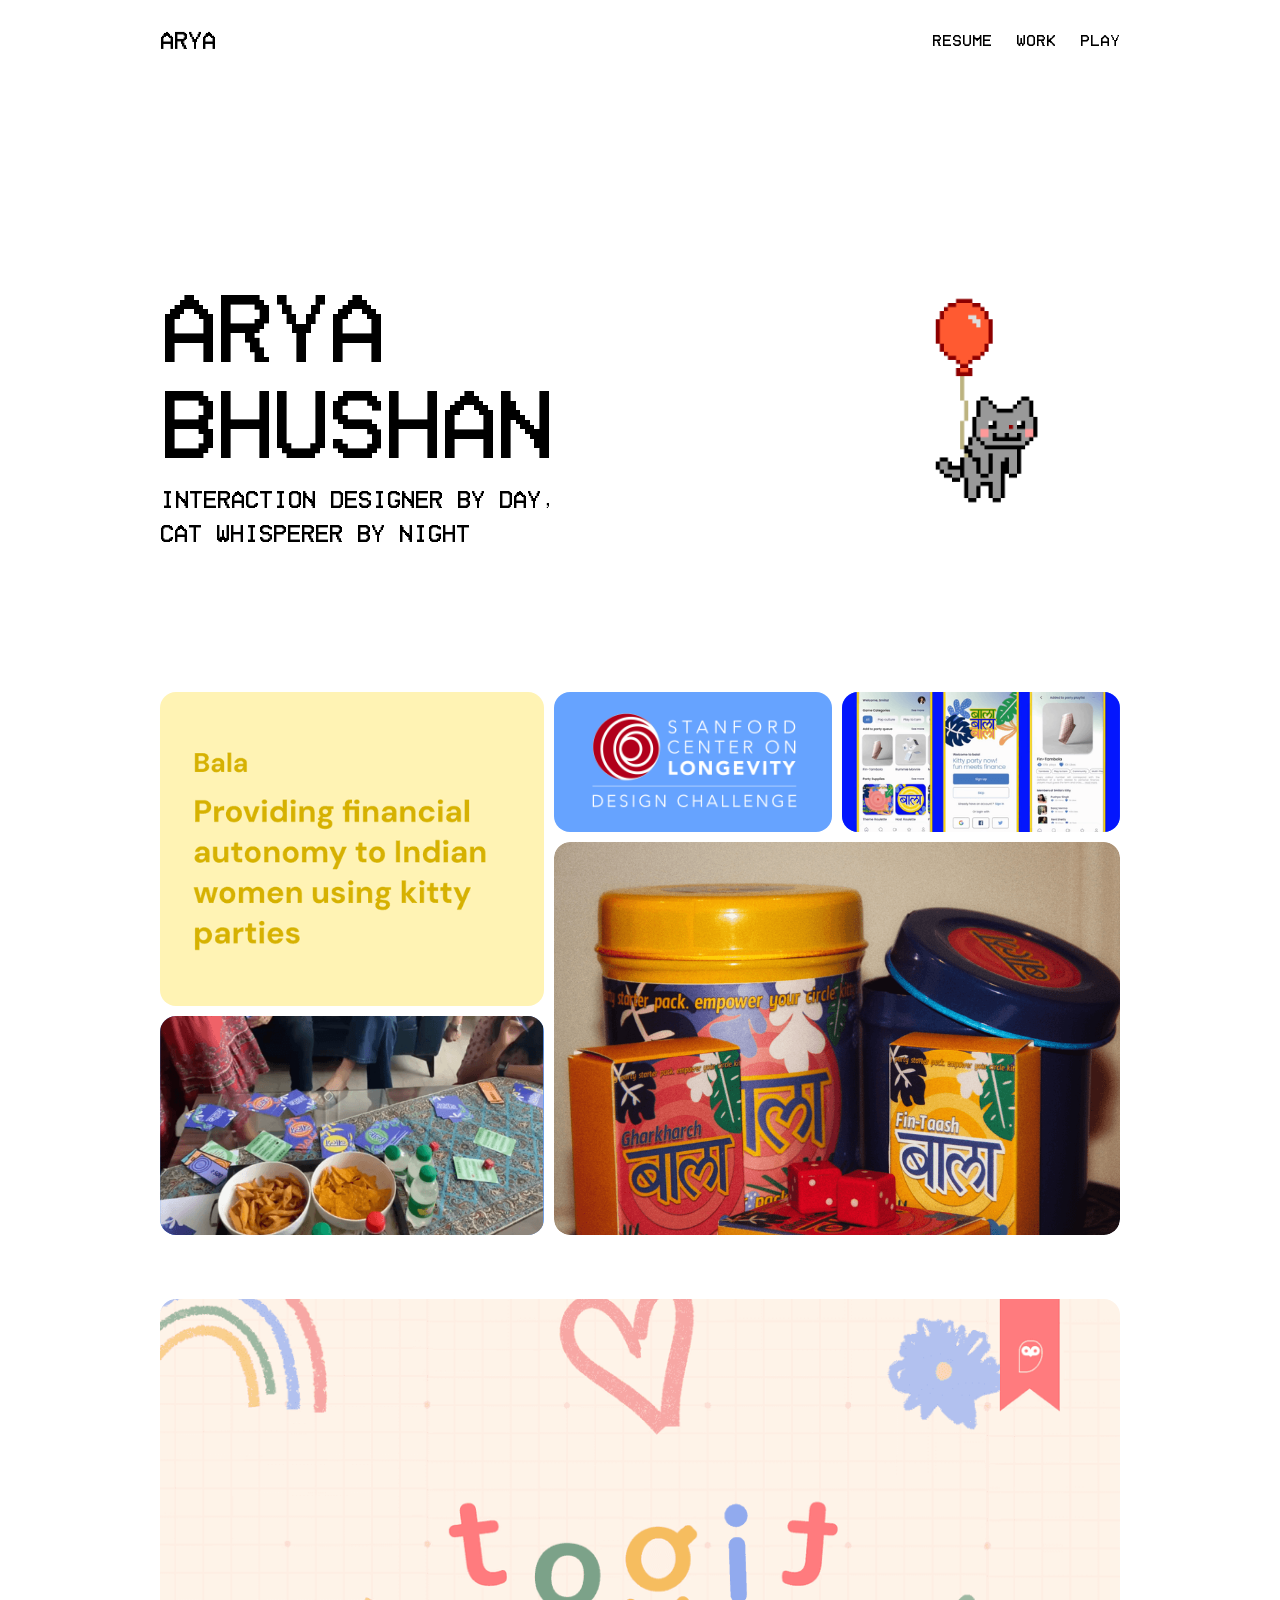
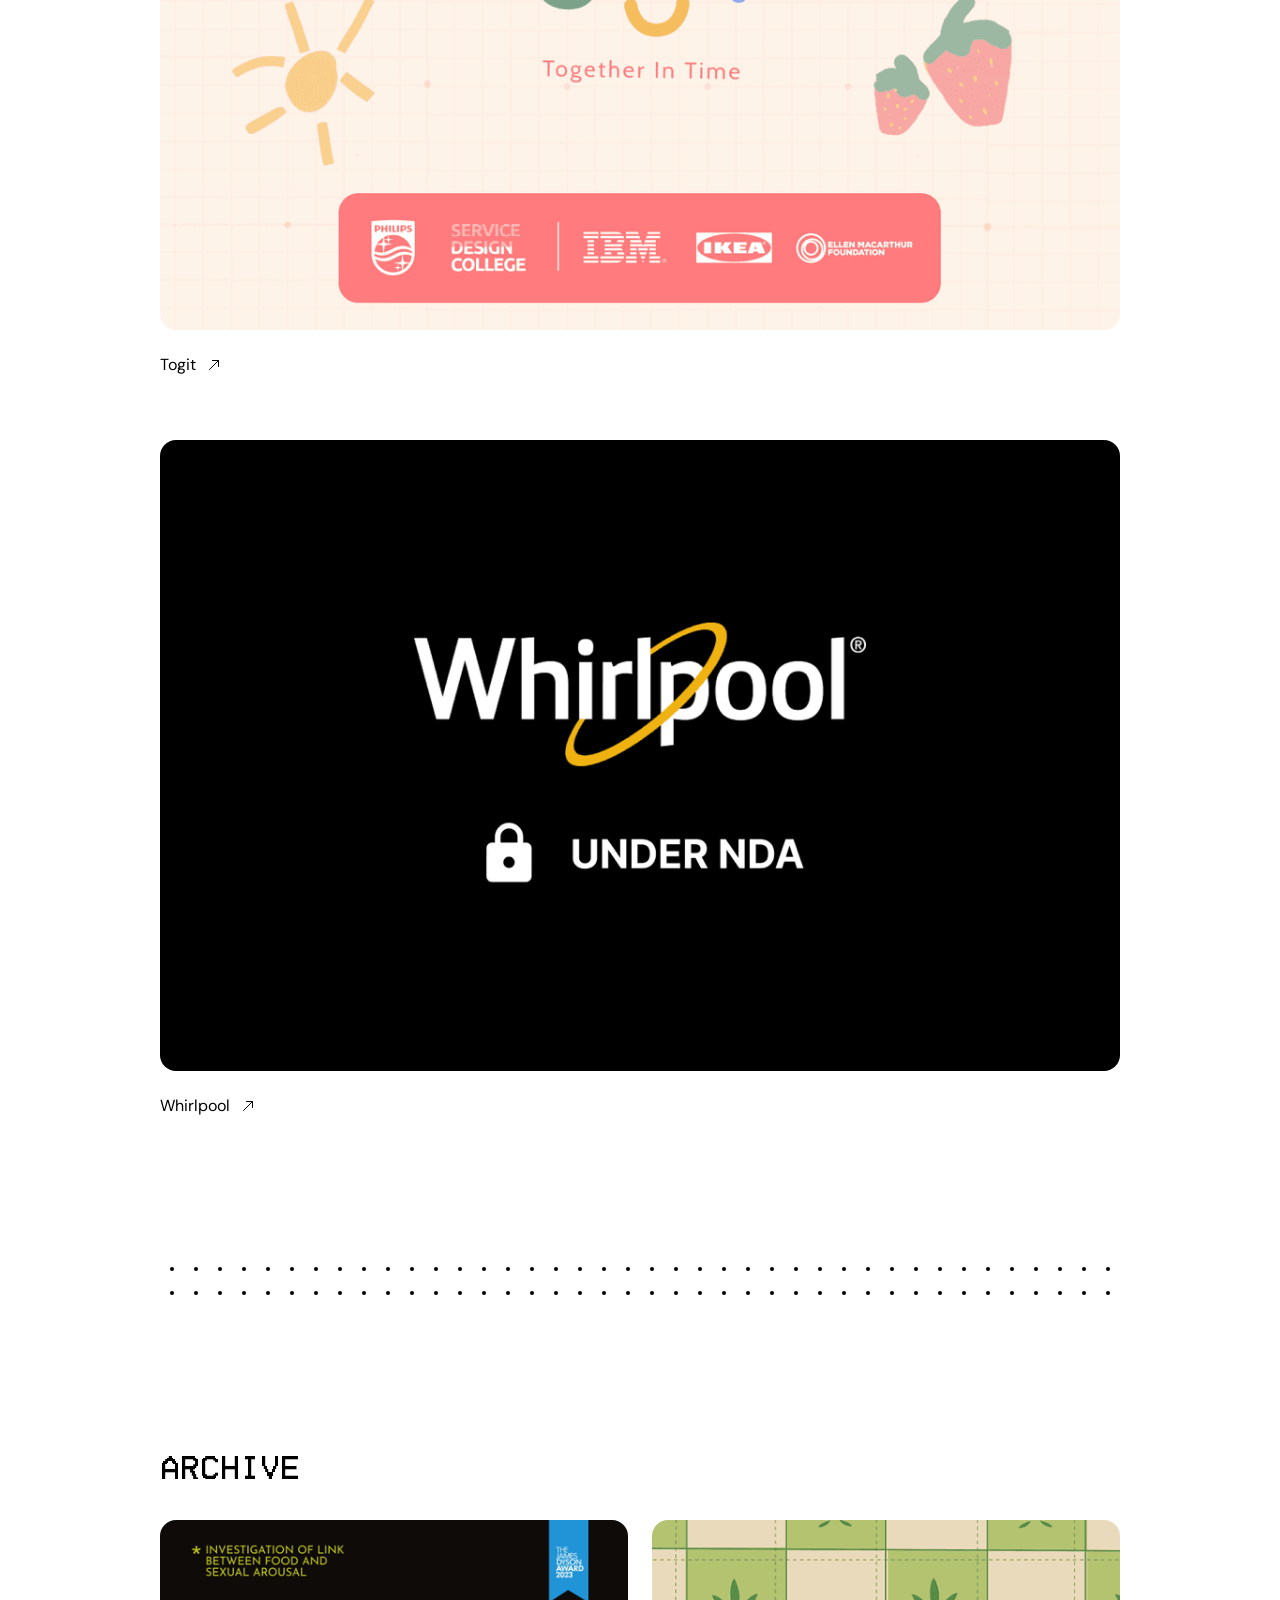
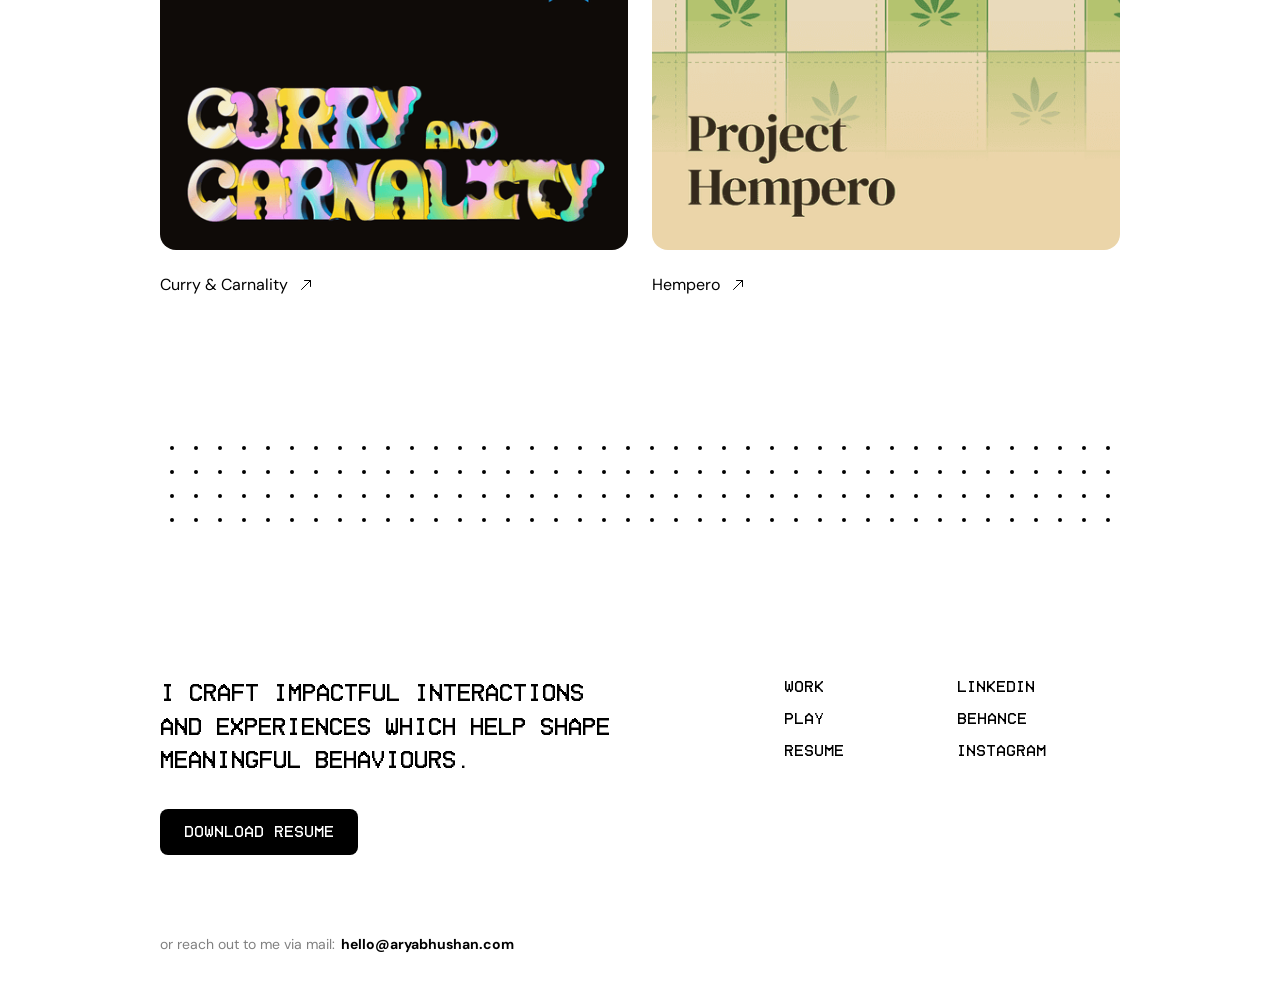
==== index.html @ 66f2fbfc "Add portfolio site" ====
<!DOCTYPE html>
<html lang="en"><head>
<link rel="stylesheet" href="styles.css"><script>(function(){var f=window.fetch;window.fetch=function(u,o){if(typeof u==='string'&&u.includes('.framercms')){return f('/assets/cms/'+u.split('/').pop(),o);}return f(u,o);};})();</script>
<script>
if(location.protocol==='file:'){
  document.addEventListener('DOMContentLoaded',function(){
    var d=document.createElement('div');
    d.style.cssText='position:fixed;top:0;left:0;right:0;z-index:999999;background:#1E293B;color:#F8FAFC;padding:14px 20px;font:13px/1.5 system-ui,sans-serif;text-align:center;box-shadow:0 2px 8px rgba(0,0,0,.3)';
    d.innerHTML='<strong>Local preview:</strong> Run <code style="background:#334155;padding:2px 8px;border-radius:4px;margin:0 4px">npx serve .</code> in this folder, then open <a href="http://localhost:3000" style="color:#60A5FA">localhost:3000</a>. Or deploy to Netlify/Vercel/GitHub Pages — it works instantly! <button onclick="this.parentElement.remove()" style="margin-left:12px;background:#475569;border:none;color:#F8FAFC;padding:4px 10px;border-radius:4px;cursor:pointer;font-size:12px">✕</button>';
    document.body.prepend(d);
  });
}
</script>
    <meta charset="utf-8">
    
    
    <script>try{if(localStorage.get("__framer_force_showing_editorbar_since")){const n=document.createElement("link");n.rel = "modulepreload";n.href="https://framer.com/edit/init.mjs";document.head.appendChild(n)}}catch(e){}</script>
    <!-- Start of headStart -->
    <!-- Hotjar Tracking Code for Site 2750447 (name missing) -->
<script>
    (function(h,o,t,j,a,r){
        h.hj=h.hj||function(){(h.hj.q=h.hj.q||[]).push(arguments)};
        h._hjSettings={hjid:2750447,hjsv:6};
        a=o.getElementsByTagName('head')[0];
        r=o.createElement('script');r.async=1;
        r.src=t+h._hjSettings.hjid+j+h._hjSettings.hjsv;
        a.appendChild(r);
    })(window,document,'https://static.hotjar.com/c/hotjar-','.js?sv=');
</script><script async="" src="https://static.hotjar.com/c/hotjar-2750447.js?sv=6"></script>
    <!-- End of headStart -->
    <meta name="viewport" content="width=device-width">
    <meta name="generator" content="Framer 397058d">
    <title>Arya Bhushan - Portfolio</title>
    <meta name="description" content="Interaction Designer">
    <meta name="framer-search-index" content="https://framerusercontent.com/sites/11XxNCQfZS2pJXVf5KvWd8/searchIndex-cuMQqiB3VdyJ.json">
    <meta name="framer-search-index-fallback" content="https://framerusercontent.com/sites/11XxNCQfZS2pJXVf5KvWd8/searchIndex-cPOdlpinfJ32.json">
    <link href="assets/images/default-30.png" rel="icon" media="(prefers-color-scheme: light)">
    <link href="assets/images/default-30.png" rel="icon" media="(prefers-color-scheme: dark)">
    <link rel="apple-touch-icon" href="assets/images/image-extra-1.png">
    <!-- Open Graph / Facebook -->
    <meta property="og:type" content="website">
    <meta property="og:title" content="Arya Bhushan - Portfolio">
    <meta property="og:description" content="Interaction Designer">
    <meta property="og:image" content="assets/images/image-extra-2-1.png">
    <!-- Twitter -->
    <meta name="twitter:card" content="summary_large_image">
    <meta name="twitter:title" content="Arya Bhushan - Portfolio">
    <meta name="twitter:description" content="Interaction Designer">
    <meta name="twitter:image" content="assets/images/image-extra-2-1.png">
    
    <!-- Global site tag (gtag.js) - Google Analytics -->
    
    <script>
      window.dataLayer = window.dataLayer || [];
      function gtag(){window.dataLayer.push(arguments);}
      gtag('js', new Date());
      gtag('config', 'G-WTSHBPF3Q1');
    </script>
    
    
    <link href="https://fonts.gstatic.com" rel="preconnect" crossorigin="">
    <meta name="robots" content="max-image-preview:large"><link rel="canonical" href="https://aryabhushan.com/"><meta property="og:url" content="https://aryabhushan.com/"><!-- Start of headEnd -->
    
    <!-- End of headEnd -->
<script async="" src="https://script.hotjar.com/modules.47ae0ae40a423a71e31f.js" charset="utf-8"></script></head>
<body>
    
    <!-- Start of bodyStart -->
    
    <!-- End of bodyStart -->
    
    <div id="main" data-framer-hydrate-v2="{&quot;routeId&quot;:&quot;augiA20Il&quot;,&quot;localeId&quot;:&quot;default&quot;,&quot;breakpoints&quot;:[{&quot;hash&quot;:&quot;72rtr7&quot;,&quot;mediaQuery&quot;:&quot;(min-width: 1100px)&quot;},{&quot;hash&quot;:&quot;y6xysu&quot;,&quot;mediaQuery&quot;:&quot;(min-width: 768px) and (max-width: 1099.98px)&quot;},{&quot;hash&quot;:&quot;urwg50&quot;,&quot;mediaQuery&quot;:&quot;(max-width: 767.98px)&quot;}]}" data-framer-ssr-released-at="2025-11-10T14:50:19.351Z" data-framer-page-optimized-at="2025-11-12T08:58:53.049Z" data-framer-generated-page=""><!--$--><div data-framer-root="" class="framer-Btpbb framer-d05tR framer-I7xnY framer-OIIu6 framer-72rtr7" data-framer-cursor="17j2jrf" style="min-height:100vh;width:auto"><div class="framer-1mln97f-container" data-framer-name="Navigation" name="Navigation"><div class="ssr-variant hidden-urwg50 hidden-y6xysu"><div name="Navigation" class="framer-pmJ9n framer-196el7y framer-v-196el7y" data-framer-name="Desktop" style="backdrop-filter: blur(10px); background-color: var(--token-25b31a9d-211f-4aed-b06c-add80335f614, rgb(255, 255, 255)); width: 100%; opacity: 1;"><div class="framer-peochh" data-framer-name="Content" style="opacity: 1;"><div class="framer-o9mzy4" data-framer-name="Logo" style="opacity: 1;"><div class="framer-yu7lwt-container" data-framer-appear-id="yu7lwt" data-framer-cursor="14u88gl" style="will-change: transform; opacity: 1; transform: none;"><!--$--><a class="framer-sizN0 framer-1elrd6f framer-v-1elrd6f framer-aspiev" data-framer-name="Logo" href="./" data-framer-page-link-current="true" style="opacity: 1;"><div class="framer-1th6df0" style="opacity: 1;"><div class="framer-h0rt5a" data-framer-component-type="RichTextContainer" style="--framer-link-text-color: rgb(0, 153, 255); --framer-link-text-decoration: underline; transform: none; opacity: 1;"><p class="framer-text" style="--font-selector:Q1VTVE9NO0hvbWUgVmlkZW8gUmVndWxhcg==;--framer-font-family:&quot;Home Video Regular&quot;, &quot;Home Video Regular Placeholder&quot;, sans-serif;--framer-font-size:24px">Arya</p></div><div class="framer-1sltgx2" data-framer-component-type="RichTextContainer" style="--extracted-r6o4lv: rgb(217, 149, 25); --framer-link-text-color: rgb(0, 153, 255); --framer-link-text-decoration: underline; transform: none; opacity: 1;"><p class="framer-text" style="--font-selector:Q1VTVE9NO0hvbWUgVmlkZW8gUmVndWxhcg==;--framer-font-family:&quot;Home Video Regular&quot;, &quot;Home Video Regular Placeholder&quot;, sans-serif;--framer-font-size:24px;--framer-text-color:var(--extracted-r6o4lv, rgb(217, 149, 25))">Arya</p></div></div></a><!--/$--></div></div><div class="framer-12rsi9o-container" data-framer-appear-id="12rsi9o" data-framer-cursor="1be7m66" style="will-change: transform; opacity: 1; transform: perspective(1200px);"><!--$--><a class="framer-qtVcb framer-2uxae1 framer-v-ccaq9 framer-1iv5uwi" data-framer-name="Link - New Tab" href="https://drive.google.com/file/d/1T3ZbMoytyQa1yMss7NIldPn1fFPt6l2p/view?usp=sharing" target="_blank" rel="noopener" style="opacity: 1;"><div class="framer-a6jg8u" style="opacity: 1;"><div class="framer-1k0cmpg" data-framer-component-type="RichTextContainer" style="--extracted-r6o4lv: var(--token-d2873cc6-42eb-40c0-8205-582532719427, rgb(0, 0, 0)); transform: none; opacity: 1;"><p class="framer-text" style="--font-selector:Q1VTVE9NO0hvbWUgVmlkZW8gUmVndWxhcg==;--framer-font-family:&quot;Home Video Regular&quot;, &quot;Home Video Regular Placeholder&quot;, sans-serif;--framer-line-height:1.4em;--framer-text-color:var(--extracted-r6o4lv, var(--token-d2873cc6-42eb-40c0-8205-582532719427, rgb(0, 0, 0)))">resume</p></div><div class="framer-1i92ufd" data-framer-component-type="RichTextContainer" style="--extracted-r6o4lv:var(--token-d2873cc6-42eb-40c0-8205-582532719427, rgb(0, 0, 0));opacity:0.6;transform:none"><p class="framer-text" style="--font-selector:Q1VTVE9NO0hvbWUgVmlkZW8gUmVndWxhcg==;--framer-font-family:&quot;Home Video Regular&quot;, &quot;Home Video Regular Placeholder&quot;, sans-serif;--framer-line-height:1.4em;--framer-text-color:var(--extracted-r6o4lv, var(--token-d2873cc6-42eb-40c0-8205-582532719427, rgb(0, 0, 0)))">resume</p></div></div></a><!--/$--></div><!--$--><div class="framer-1yymyeg-container" data-framer-appear-id="1yymyeg" data-framer-cursor="1be7m66" style="will-change: transform; opacity: 1; transform: perspective(1200px);"><!--$--><a class="framer-qtVcb framer-2uxae1 framer-v-2uxae1 framer-1iv5uwi" data-framer-name="Link" href="./#work" style="opacity: 1;"><div class="framer-a6jg8u" style="opacity: 1;"><div class="framer-1k0cmpg" data-framer-component-type="RichTextContainer" style="--extracted-r6o4lv: var(--token-d2873cc6-42eb-40c0-8205-582532719427, rgb(0, 0, 0)); transform: none; opacity: 1;"><p class="framer-text" style="--font-selector:Q1VTVE9NO0hvbWUgVmlkZW8gUmVndWxhcg==;--framer-font-family:&quot;Home Video Regular&quot;, &quot;Home Video Regular Placeholder&quot;, sans-serif;--framer-line-height:1.4em;--framer-text-color:var(--extracted-r6o4lv, var(--token-d2873cc6-42eb-40c0-8205-582532719427, rgb(0, 0, 0)))">work</p></div><div class="framer-1i92ufd" data-framer-component-type="RichTextContainer" style="--extracted-r6o4lv:var(--token-d2873cc6-42eb-40c0-8205-582532719427, rgb(0, 0, 0));opacity:0.6;transform:none"><p class="framer-text" style="--font-selector:Q1VTVE9NO0hvbWUgVmlkZW8gUmVndWxhcg==;--framer-font-family:&quot;Home Video Regular&quot;, &quot;Home Video Regular Placeholder&quot;, sans-serif;--framer-line-height:1.4em;--framer-text-color:var(--extracted-r6o4lv, var(--token-d2873cc6-42eb-40c0-8205-582532719427, rgb(0, 0, 0)))">work</p></div></div></a><!--/$--></div><!--/$--><!--$--><div class="framer-tfnmhm-container" data-framer-appear-id="tfnmhm" data-framer-cursor="1hnsiur" style="will-change: transform; opacity: 1; transform: perspective(1200px);"><!--$--><a class="framer-PcqyI framer-p3sir6 framer-v-p3sir6 framer-17eh7gt" data-framer-name="Link" href="./play/" style="opacity: 1;"><div class="framer-1nrqrzf" style="opacity: 1;"><div class="framer-p59mm1" data-framer-component-type="RichTextContainer" style="--extracted-r6o4lv: var(--token-d2873cc6-42eb-40c0-8205-582532719427, rgb(0, 0, 0)); transform: none; opacity: 1;"><p class="framer-text" style="--font-selector:Q1VTVE9NO0hvbWUgVmlkZW8gUmVndWxhcg==;--framer-font-family:&quot;Home Video Regular&quot;, &quot;Home Video Regular Placeholder&quot;, sans-serif;--framer-line-height:1.4em;--framer-text-color:var(--extracted-r6o4lv, var(--token-d2873cc6-42eb-40c0-8205-582532719427, rgb(0, 0, 0)))">play</p></div><div class="framer-1u2vjk1" data-framer-component-type="RichTextContainer" style="--extracted-r6o4lv:var(--token-d2873cc6-42eb-40c0-8205-582532719427, rgb(0, 0, 0));opacity:0.6;transform:none"><p class="framer-text" style="--font-selector:Q1VTVE9NO0hvbWUgVmlkZW8gUmVndWxhcg==;--framer-font-family:&quot;Home Video Regular&quot;, &quot;Home Video Regular Placeholder&quot;, sans-serif;--framer-line-height:1.4em;--framer-text-color:var(--extracted-r6o4lv, var(--token-d2873cc6-42eb-40c0-8205-582532719427, rgb(0, 0, 0)))">play</p></div></div></a><!--/$--></div><!--/$--></div></div></div></div><header class="framer-1sav1tu" data-framer-name="Content" id="content"><section aria-label="intro-heading" class="framer-2qxrar" data-framer-name="Hero"><div class="framer-1pd2u21" style="will-change:transform;opacity:1;transform:none"><div class="framer-1lib7ay"><div class="framer-1oc5wg0" data-framer-component-type="RichTextContainer" style="transform:none"><h1 class="framer-text framer-styles-preset-9yh8qn" data-styles-preset="m6E6O9KXZ"><span style="white-space:nowrap"><span style="display: inline-block; opacity: 1; transform: none; will-change: transform;">a</span><span style="display: inline-block; opacity: 1; transform: none; will-change: transform;">r</span><span style="display: inline-block; opacity: 1; transform: none; will-change: transform;">y</span><span style="display: inline-block; opacity: 1; transform: none; will-change: transform;">a</span></span> <span style="white-space:nowrap"></span><br class="framer-text"><span style="white-space:nowrap"><span style="display: inline-block; opacity: 1; transform: none; will-change: transform;">b</span><span style="display: inline-block; opacity: 1; transform: none; will-change: transform;">h</span><span style="display: inline-block; opacity: 1; transform: none; will-change: transform;">u</span><span style="display: inline-block; opacity: 1; transform: none; will-change: transform;">s</span><span style="display: inline-block; opacity: 1; transform: none; will-change: transform;">h</span><span style="display: inline-block; opacity: 1; transform: none; will-change: transform;">a</span><span style="display: inline-block; opacity: 1; transform: none; will-change: transform;">n</span></span></h1></div><div class="framer-oo93tx" data-framer-appear-id="oo93tx" data-framer-component-type="RichTextContainer" style="opacity: 1; transform: perspective(1200px); will-change: transform;"><h2 class="framer-text framer-styles-preset-1wml6uu" data-styles-preset="fVxnimdqP">interaction designer by day, <br class="framer-text">cat whisperer by night</h2></div></div><div class="ssr-variant hidden-urwg50 hidden-y6xysu"><div class="framer-v9t6y1" data-framer-appear-id="v9t6y1" data-framer-cursor="1hy71r1" data-framer-name="gif" draggable="false" tabindex="0" style="opacity: 1; transform: translateY(2.06591px); user-select: none; touch-action: none; will-change: transform;"><div style="position:absolute;border-radius:inherit;top:0;right:0;bottom:0;left:0" data-framer-background-image-wrapper="true"><img decoding="auto" width="600" height="600" sizes="271px" srcset="assets/images/gif-2.gif 512w,assets/images/gif-1.gif 600w" src="assets/images/gif-2.gif" alt="" style="display:block;width:100%;height:100%;border-radius:inherit;object-position:center;object-fit:cover"></div></div></div></div></section><div class="framer-3yi016" data-framer-appear-id="3yi016" style="opacity: 1; transform: none; will-change: transform;"><!--$--><a class="framer-17qdoo framer-lux5qc" data-framer-cursor="1nqp0fk" data-framer-name="preview-bala" href="./work/bala/"><div class="framer-q05q5y" data-framer-name="v-stack-1"><div class="framer-zbr72i"><div class="ssr-variant hidden-urwg50 hidden-y6xysu"><div class="framer-xfjc3t" data-framer-name="Image"><div style="position:absolute;border-radius:inherit;top:0;right:0;bottom:0;left:0" data-framer-background-image-wrapper="true"><img decoding="auto" width="724" height="590" sizes="max((min(100vw, 1400px) - 320px) * 0.4064 - 10px, 1px)" srcset="assets/images/image-4-1.png 512w,assets/images/image-3-1.png 724w" src="assets/images/image-4-1.png" alt="" style="display:block;width:100%;height:100%;border-radius:inherit;object-position:center;object-fit:cover"></div></div></div></div><div class="framer-yhfh7o"><div class="ssr-variant hidden-urwg50 hidden-y6xysu"><div class="framer-1cfwe57" data-framer-name="Image" style="transform:translate(-50%, -50%)"><div style="position:absolute;border-radius:inherit;top:0;right:0;bottom:0;left:0" data-framer-background-image-wrapper="true"><img decoding="auto" width="2120" height="1182" sizes="max((min(100vw, 1400px) - 320px) * 0.4064 - 10px, 1px)" srcset="assets/images/image-6-1.png 512w,assets/images/image-5-1.png 1024w,assets/images/image-7-1.png 2048w,assets/images/image-8-1.png 2120w" src="assets/images/image-6-1.png" alt="" style="display:block;width:100%;height:100%;border-radius:inherit;object-position:center;object-fit:cover"></div></div></div><div class="framer-wv794b-container"><!--$--><div class="ssr-variant hidden-urwg50"><div borderradius="16" bottomleftradius="16" bottomrightradius="16" height="100%" id="TrAz9fhwG" topleftradius="16" toprightradius="16" width="100%" style="background:rgba(0, 0, 0, 0);height:100%;width:100%;border-radius:16px;position:relative;display:flex;justify-content:center;align-items:center;overflow:hidden"><div class="framer-vimeo" data-vimeo-initialized="true" style="width: 100%; height: 100%;"><div style="padding:56.25% 0 0 0;position:relative;"><iframe src="https://player.vimeo.com/video/1018411348?muted=1&amp;autoplay=1&amp;autopause=0&amp;controls=0&amp;loop=1&amp;app_id=122963" frameborder="0" allow="autoplay; fullscreen; picture-in-picture; clipboard-write; encrypted-media; web-share" referrerpolicy="strict-origin-when-cross-origin" style="position:absolute;top:0;left:0;width:100%;height:100%;" title="Gharkharch" data-ready="true"></iframe></div></div></div></div><!--/$--></div></div></div><div class="framer-1kkamgn" data-framer-name="v-stack-2"><div class="framer-ywa5d4"><div class="framer-wimfij"><div class="ssr-variant hidden-urwg50"><div class="framer-ctsdux" data-framer-name="Image" style="width:auto;aspect-ratio:2.026315789473684;transform:translate(-50%, -50%)"><div style="position:absolute;border-radius:inherit;top:0;right:0;bottom:0;left:0" data-framer-background-image-wrapper="true"><img decoding="auto" width="924" height="456" sizes="167.1711px" srcset="assets/images/image-9.webp 512w,assets/images/image-10.webp 924w" src="assets/images/image-9.webp" alt="" style="display:block;width:100%;height:100%;border-radius:inherit;object-position:center;object-fit:cover"></div></div></div></div><div class="framer-hk9jpf"><div class="ssr-variant hidden-urwg50 hidden-y6xysu"><div class="framer-1iokm9h" data-framer-name="Image" style="transform:translate(-50%, -50%)"><div style="position:absolute;border-radius:inherit;top:0;right:0;bottom:0;left:0" data-framer-background-image-wrapper="true"><img decoding="auto" width="2118" height="1186" sizes="max(((min(100vw, 1400px) - 320px) * 0.5936 - 10px) / 2, 1px)" srcset="assets/images/image-12-1.png 512w,assets/images/image-11-1.png 1024w,assets/images/image-13-1.png 2048w,assets/images/image-14-1.png 2118w" src="assets/images/image-12-1.png" alt="" style="display:block;width:100%;height:100%;border-radius:inherit;object-position:center;object-fit:cover"></div></div></div><div class="framer-pl9vje-container"><!--$--><div borderradius="0" bottomleftradius="0" bottomrightradius="0" height="100%" id="ZFcu1v283" topleftradius="0" toprightradius="0" width="100%" style="background:rgba(0, 0, 0, 0);height:100%;width:100%;border-radius:0px;position:relative;display:flex;justify-content:center;align-items:center;overflow:hidden"><div class="framer-vimeo" data-vimeo-initialized="true" style="width: 100%; height: 100%;"><div style="padding:56.25% 0 0 0;position:relative;"><iframe src="https://player.vimeo.com/video/1018414552?muted=1&amp;autoplay=1&amp;autopause=0&amp;controls=0&amp;loop=1&amp;app_id=122963" frameborder="0" allow="autoplay; fullscreen; picture-in-picture; clipboard-write; encrypted-media; web-share" referrerpolicy="strict-origin-when-cross-origin" style="position:absolute;top:0;left:0;width:100%;height:100%;" title="Bala App" data-ready="true"></iframe></div></div></div><!--/$--></div></div></div><div class="ssr-variant hidden-urwg50 hidden-y6xysu"><div class="framer-1f63oxi"><div style="position:absolute;border-radius:inherit;top:0;right:0;bottom:0;left:0" data-framer-background-image-wrapper="true"><img decoding="auto" width="1920" height="1080" sizes="calc((min(100vw, 1400px) - 320px) * 0.5936)" srcset="assets/images/v-stack-2-16.png 512w,assets/images/v-stack-2-17.png 1024w,assets/images/v-stack-2-15.png 1920w" src="assets/images/v-stack-2-15.png" alt="" style="display:block;width:100%;height:100%;border-radius:inherit;object-position:center;object-fit:cover"></div></div></div></div></a><!--/$--><div class="framer-1stwav9" id="work"><!--$--><div class="ssr-variant hidden-urwg50 hidden-y6xysu"><div class="framer-1jtoc35-container" data-framer-cursor="1nqp0fk"><!--$--><a class="framer-65kYR framer-fgn6lg framer-v-fgn6lg framer-19s33a2" data-framer-name="Variant 1" href="./work/togit/" style="height: 100%; width: 100%; opacity: 1;"><div class="framer-z04p9x" data-framer-name="Wrap" style="border-radius: 16px; opacity: 1;"><div class="framer-1j536up" data-framer-name="Image" style="opacity: 1;"><div style="position:absolute;border-radius:inherit;top:0;right:0;bottom:0;left:0" data-framer-background-image-wrapper="true"><img decoding="auto" loading="lazy" width="1462" height="1000" sizes="calc(min(100vw, 1400px) - 320px)" srcset="assets/images/image-19-1.png 512w,assets/images/image-20-1.png 1024w,assets/images/image-18-1.png 1462w" src="assets/images/image-18-1.png" alt="" style="display:block;width:100%;height:100%;border-radius:inherit;object-position:center;object-fit:cover"></div></div><div class="framer-kl7wba" style="background-color:var(--token-d2873cc6-42eb-40c0-8205-582532719427, rgb(255, 255, 255));border-bottom-left-radius:200px;border-bottom-right-radius:200px;border-top-left-radius:200px;border-top-right-radius:200px;opacity:0;transform:rotate(45deg)"><div data-framer-component-type="SVG" data-framer-name="Vector" parentsize="0" _constraints="[object Object]" rotation="0" shadows="" class="framer-ew9w1a" aria-hidden="true" style="image-rendering: pixelated; flex-shrink: 0; background-size: 100% 100%; background-image: url(&quot;data:image/svg+xml,&lt;svg xmlns=\&quot;http://www.w3.org/2000/svg\&quot; xmlns:xlink=\&quot;http://www.w3.org/1999/xlink\&quot; viewBox=\&quot;0 0 22 22\&quot;&gt;&lt;path d=\&quot;M 20.707 1.293 C 21.098 1.683 21.098 2.317 20.707 2.707 L 2.707 20.707 C 2.317 21.098 1.683 21.098 1.293 20.707 C 0.902 20.317 0.902 19.683 1.293 19.293 L 19.293 1.293 C 19.683 0.902 20.317 0.902 20.707 1.293 Z\&quot; fill=\&quot;rgb(0,0,0)\&quot;&gt;&lt;/path&gt;&lt;path d=\&quot;M 7 2 C 7 1.448 7.448 1 8 1 L 20 1 C 20.552 1 21 1.448 21 2 L 21 14 C 21 14.552 20.552 15 20 15 C 19.448 15 19 14.552 19 14 L 19 3 L 8 3 C 7.448 3 7 2.552 7 2 Z\&quot; fill=\&quot;rgb(0,0,0)\&quot;&gt;&lt;/path&gt;&lt;/svg&gt;&quot;); opacity: 1;"></div></div></div><div class="framer-cdnpdh" style="opacity: 1;"><div class="framer-1xhf5bv" data-framer-name="Text Row" style="opacity: 1;"><div class="framer-1h2w4bt" data-framer-component-type="RichTextContainer" style="--extracted-r6o4lv: var(--token-d2873cc6-42eb-40c0-8205-582532719427, rgb(0, 0, 0)); transform: none; opacity: 1;"><p class="framer-text" style="--font-selector:R0Y7RE0gU2Fucy1yZWd1bGFy;--framer-font-family:&quot;DM Sans&quot;, &quot;DM Sans Placeholder&quot;, sans-serif;--framer-line-height:1.4em;--framer-text-alignment:right;--framer-text-color:var(--extracted-r6o4lv, var(--token-d2873cc6-42eb-40c0-8205-582532719427, rgb(0, 0, 0)))">Togit</p></div><div data-framer-component-type="SVG" data-framer-name="Arrow" parentsize="0" _constraints="[object Object]" rotation="0" shadows="" class="framer-1j6pedd" aria-hidden="true" style="image-rendering: pixelated; flex-shrink: 0; opacity: 1;"><div class="svgContainer" style="width:100%;height:100%;aspect-ratio:inherit"><svg style="width:100%;height:100%;"><use href="#svg11684854414"></use></svg></div></div></div><div class="framer-z9132m" data-framer-name="Text Row" style="opacity: 1;"><div class="framer-1s4sz26" data-framer-component-type="RichTextContainer" style="--extracted-r6o4lv: var(--token-d2873cc6-42eb-40c0-8205-582532719427, rgb(0, 0, 0)); transform: none; opacity: 1;"><p class="framer-text" style="--font-selector:R0Y7RE0gU2Fucy1yZWd1bGFy;--framer-font-family:&quot;DM Sans&quot;, &quot;DM Sans Placeholder&quot;, sans-serif;--framer-line-height:1.4em;--framer-text-alignment:right;--framer-text-color:var(--extracted-r6o4lv, var(--token-d2873cc6-42eb-40c0-8205-582532719427, rgb(0, 0, 0)))">Enabling employed mothers to have better work-life balance</p></div><div data-framer-component-type="SVG" data-framer-name="Arrow" parentsize="0" _constraints="[object Object]" rotation="0" shadows="" class="framer-1if1vfx" aria-hidden="true" style="image-rendering: pixelated; flex-shrink: 0; fill: rgb(0, 0, 0); color: rgb(0, 0, 0); opacity: 1;"><div class="svgContainer" style="width:100%;height:100%;aspect-ratio:inherit"><svg style="width:100%;height:100%;" viewBox="0 0 12 12" preserveAspectRatio="none" width="100%" height="100%"><use href="#svg518520368_288"></use></svg></div></div></div></div></a><!--/$--></div></div><!--/$--></div><div class="framer-z5y4uh"><div class="ssr-variant hidden-urwg50 hidden-y6xysu"><div class="framer-js0x4m-container"><!--$--><a class="framer-65kYR framer-fgn6lg framer-v-fgn6lg framer-19s33a2" data-framer-name="Variant 1" style="height: 100%; width: 100%; opacity: 1;"><div class="framer-z04p9x" data-framer-name="Wrap" style="border-radius: 16px; opacity: 1;"><div class="framer-1j536up" data-framer-name="Image" style="opacity: 1;"><div style="position:absolute;border-radius:inherit;top:0;right:0;bottom:0;left:0" data-framer-background-image-wrapper="true"><img decoding="auto" loading="lazy" width="1462" height="1000" sizes="max(min(100vw, 1400px) - 320px, 1px)" srcset="assets/images/image-22-1.png 512w,assets/images/image-23-1.png 1024w,assets/images/image-21-1.png 1462w" src="assets/images/image-21-1.png" alt="" style="display:block;width:100%;height:100%;border-radius:inherit;object-position:center;object-fit:cover"></div></div><div class="framer-kl7wba" style="background-color: var(--token-d2873cc6-42eb-40c0-8205-582532719427, rgb(255, 255, 255)); border-radius: 200px; opacity: 0; transform: rotate(45deg);"><div data-framer-component-type="SVG" data-framer-name="Vector" parentsize="0" _constraints="[object Object]" rotation="0" shadows="" class="framer-ew9w1a" aria-hidden="true" style="image-rendering: pixelated; flex-shrink: 0; background-size: 100% 100%; background-image: url(&quot;data:image/svg+xml,&lt;svg xmlns=\&quot;http://www.w3.org/2000/svg\&quot; xmlns:xlink=\&quot;http://www.w3.org/1999/xlink\&quot; viewBox=\&quot;0 0 22 22\&quot;&gt;&lt;path d=\&quot;M 20.707 1.293 C 21.098 1.683 21.098 2.317 20.707 2.707 L 2.707 20.707 C 2.317 21.098 1.683 21.098 1.293 20.707 C 0.902 20.317 0.902 19.683 1.293 19.293 L 19.293 1.293 C 19.683 0.902 20.317 0.902 20.707 1.293 Z\&quot; fill=\&quot;rgb(0,0,0)\&quot;&gt;&lt;/path&gt;&lt;path d=\&quot;M 7 2 C 7 1.448 7.448 1 8 1 L 20 1 C 20.552 1 21 1.448 21 2 L 21 14 C 21 14.552 20.552 15 20 15 C 19.448 15 19 14.552 19 14 L 19 3 L 8 3 C 7.448 3 7 2.552 7 2 Z\&quot; fill=\&quot;rgb(0,0,0)\&quot;&gt;&lt;/path&gt;&lt;/svg&gt;&quot;); opacity: 1;"></div></div></div><div class="framer-cdnpdh" style="opacity: 1;"><div class="framer-1xhf5bv" data-framer-name="Text Row" style="opacity: 1;"><div class="framer-1h2w4bt" data-framer-component-type="RichTextContainer" style="--extracted-r6o4lv: var(--token-d2873cc6-42eb-40c0-8205-582532719427, rgb(0, 0, 0)); transform: none; opacity: 1;"><p class="framer-text" style="--font-selector:R0Y7RE0gU2Fucy1yZWd1bGFy;--framer-font-family:&quot;DM Sans&quot;, &quot;DM Sans Placeholder&quot;, sans-serif;--framer-line-height:1.4em;--framer-text-alignment:right;--framer-text-color:var(--extracted-r6o4lv, var(--token-d2873cc6-42eb-40c0-8205-582532719427, rgb(0, 0, 0)))">Whirlpool</p></div><div data-framer-component-type="SVG" data-framer-name="Arrow" parentsize="0" _constraints="[object Object]" rotation="0" shadows="" class="framer-1j6pedd" aria-hidden="true" style="image-rendering: pixelated; flex-shrink: 0; opacity: 1;"><div class="svgContainer" style="width:100%;height:100%;aspect-ratio:inherit"><svg style="width:100%;height:100%;"><use href="#svg11684854414"></use></svg></div></div></div><div class="framer-z9132m" data-framer-name="Text Row" style="opacity: 1;"><div class="framer-1s4sz26" data-framer-component-type="RichTextContainer" style="--extracted-r6o4lv: var(--token-d2873cc6-42eb-40c0-8205-582532719427, rgb(0, 0, 0)); transform: none; opacity: 1;"><p class="framer-text" style="--font-selector:R0Y7RE0gU2Fucy1yZWd1bGFy;--framer-font-family:&quot;DM Sans&quot;, &quot;DM Sans Placeholder&quot;, sans-serif;--framer-line-height:1.4em;--framer-text-alignment:right;--framer-text-color:var(--extracted-r6o4lv, var(--token-d2873cc6-42eb-40c0-8205-582532719427, rgb(0, 0, 0)))">Under NDA</p></div><div data-framer-component-type="SVG" data-framer-name="Arrow" parentsize="0" _constraints="[object Object]" rotation="0" shadows="" class="framer-1if1vfx" aria-hidden="true" style="image-rendering: pixelated; flex-shrink: 0; fill: rgb(0, 0, 0); color: rgb(0, 0, 0); opacity: 1;"><div class="svgContainer" style="width:100%;height:100%;aspect-ratio:inherit"><svg style="width:100%;height:100%;" viewBox="0 0 12 12" preserveAspectRatio="none" width="100%" height="100%"><use href="#svg518520368_288"></use></svg></div></div></div></div></a><!--/$--></div></div></div></div><div class="framer-1rogw0c"><div data-framer-background-image-wrapper="true" style="position:absolute;border-radius:inherit;top:0;right:0;bottom:0;left:0;background-image:url(assets/images/arya-bhushan-31.svg);background-repeat:repeat;background-position:left top;border:0;background-size:48px auto"></div></div><div class="framer-z9k2a5"><div class="framer-lbmt2l" data-framer-name="Top Project Description" data-framer-component-type="RichTextContainer" style="transform:none"><h1 class="framer-text framer-styles-preset-3nqyhf" data-styles-preset="YAP816Y5n" style="--framer-text-color:var(--token-d2873cc6-42eb-40c0-8205-582532719427, rgb(255, 255, 255))">Archive</h1></div><div class="framer-600y59"><div class="ssr-variant hidden-urwg50 hidden-y6xysu"><div class="framer-1t020ox-container" data-framer-cursor="1nqp0fk"><!--$--><a class="framer-65kYR framer-fgn6lg framer-v-fgn6lg framer-19s33a2" data-framer-name="Variant 1" href="https://www.behance.net/gallery/174431045/CURRY-AND-CARNALITY" rel="noopener" style="height: 100%; width: 100%; opacity: 1;"><div class="framer-z04p9x" data-framer-name="Wrap" style="border-radius: 16px; opacity: 1;"><div class="framer-1j536up" data-framer-name="Image" style="opacity: 1;"><div style="position:absolute;border-radius:inherit;top:0;right:0;bottom:0;left:0" data-framer-background-image-wrapper="true"><img decoding="async" loading="lazy" width="2924" height="2000" sizes="max((min(100vw, 1400px) - 344px) / 2, 1px)" srcset="assets/images/image-25-1.png 512w,assets/images/image-26-1.png 1024w,assets/images/image-27-1.png 2048w,assets/images/image-24-1.png 2924w" src="assets/images/image-24-1.png" alt="" style="display:block;width:100%;height:100%;border-radius:inherit;object-position:center;object-fit:cover"></div></div><div class="framer-kl7wba" style="background-color: var(--token-d2873cc6-42eb-40c0-8205-582532719427, rgb(255, 255, 255)); border-radius: 200px; opacity: 0; transform: rotate(45deg);"><div data-framer-component-type="SVG" data-framer-name="Vector" parentsize="0" _constraints="[object Object]" rotation="0" shadows="" class="framer-ew9w1a" aria-hidden="true" style="image-rendering: pixelated; flex-shrink: 0; background-size: 100% 100%; background-image: url(&quot;data:image/svg+xml,&lt;svg xmlns=\&quot;http://www.w3.org/2000/svg\&quot; xmlns:xlink=\&quot;http://www.w3.org/1999/xlink\&quot; viewBox=\&quot;0 0 22 22\&quot;&gt;&lt;path d=\&quot;M 20.707 1.293 C 21.098 1.683 21.098 2.317 20.707 2.707 L 2.707 20.707 C 2.317 21.098 1.683 21.098 1.293 20.707 C 0.902 20.317 0.902 19.683 1.293 19.293 L 19.293 1.293 C 19.683 0.902 20.317 0.902 20.707 1.293 Z\&quot; fill=\&quot;rgb(0,0,0)\&quot;&gt;&lt;/path&gt;&lt;path d=\&quot;M 7 2 C 7 1.448 7.448 1 8 1 L 20 1 C 20.552 1 21 1.448 21 2 L 21 14 C 21 14.552 20.552 15 20 15 C 19.448 15 19 14.552 19 14 L 19 3 L 8 3 C 7.448 3 7 2.552 7 2 Z\&quot; fill=\&quot;rgb(0,0,0)\&quot;&gt;&lt;/path&gt;&lt;/svg&gt;&quot;); opacity: 1;"></div></div></div><div class="framer-cdnpdh" style="opacity: 1;"><div class="framer-1xhf5bv" data-framer-name="Text Row" style="opacity: 1;"><div class="framer-1h2w4bt" data-framer-component-type="RichTextContainer" style="--extracted-r6o4lv: var(--token-d2873cc6-42eb-40c0-8205-582532719427, rgb(0, 0, 0)); transform: none; opacity: 1;"><p class="framer-text" style="--font-selector:R0Y7RE0gU2Fucy1yZWd1bGFy;--framer-font-family:&quot;DM Sans&quot;, &quot;DM Sans Placeholder&quot;, sans-serif;--framer-line-height:1.4em;--framer-text-alignment:right;--framer-text-color:var(--extracted-r6o4lv, var(--token-d2873cc6-42eb-40c0-8205-582532719427, rgb(0, 0, 0)))">Curry &amp; Carnality</p></div><div data-framer-component-type="SVG" data-framer-name="Arrow" parentsize="0" _constraints="[object Object]" rotation="0" shadows="" class="framer-1j6pedd" aria-hidden="true" style="image-rendering: pixelated; flex-shrink: 0; opacity: 1;"><div class="svgContainer" style="width:100%;height:100%;aspect-ratio:inherit"><svg style="width:100%;height:100%;"><use href="#svg11684854414"></use></svg></div></div></div><div class="framer-z9132m" data-framer-name="Text Row" style="opacity: 1;"><div class="framer-1s4sz26" data-framer-component-type="RichTextContainer" style="--extracted-r6o4lv: var(--token-d2873cc6-42eb-40c0-8205-582532719427, rgb(0, 0, 0)); transform: none; opacity: 1;"><p class="framer-text" style="--font-selector:R0Y7RE0gU2Fucy1yZWd1bGFy;--framer-font-family:&quot;DM Sans&quot;, &quot;DM Sans Placeholder&quot;, sans-serif;--framer-line-height:1.4em;--framer-text-alignment:right;--framer-text-color:var(--extracted-r6o4lv, var(--token-d2873cc6-42eb-40c0-8205-582532719427, rgb(0, 0, 0)))">Investigating the link between hunger &amp; sexual arousal</p></div><div data-framer-component-type="SVG" data-framer-name="Arrow" parentsize="0" _constraints="[object Object]" rotation="0" shadows="" class="framer-1if1vfx" aria-hidden="true" style="image-rendering: pixelated; flex-shrink: 0; fill: rgb(0, 0, 0); color: rgb(0, 0, 0); opacity: 1;"><div class="svgContainer" style="width:100%;height:100%;aspect-ratio:inherit"><svg style="width:100%;height:100%;" viewBox="0 0 12 12" preserveAspectRatio="none" width="100%" height="100%"><use href="#svg518520368_288"></use></svg></div></div></div></div></a><!--/$--></div></div><div class="ssr-variant hidden-urwg50 hidden-y6xysu"><div class="framer-133bu9g-container" data-framer-cursor="1nqp0fk"><!--$--><a class="framer-65kYR framer-fgn6lg framer-v-fgn6lg framer-19s33a2" data-framer-name="Variant 1" href="https://www.behance.net/gallery/168517227/Project-Hempero" rel="noopener" style="height: 100%; width: 100%; opacity: 1;"><div class="framer-z04p9x" data-framer-name="Wrap" style="border-radius: 16px; opacity: 1;"><div class="framer-1j536up" data-framer-name="Image" style="opacity: 1;"><div style="position:absolute;border-radius:inherit;top:0;right:0;bottom:0;left:0" data-framer-background-image-wrapper="true"><img decoding="async" loading="lazy" width="808" height="550" sizes="max((min(100vw, 1400px) - 344px) / 2, 1px)" srcset="assets/images/image-29-1.png 512w,assets/images/image-28-1.png 808w" src="assets/images/image-28-1.png" alt="" style="display:block;width:100%;height:100%;border-radius:inherit;object-position:center;object-fit:cover"></div></div><div class="framer-kl7wba" style="background-color: var(--token-d2873cc6-42eb-40c0-8205-582532719427, rgb(255, 255, 255)); border-radius: 200px; opacity: 0; transform: rotate(45deg);"><div data-framer-component-type="SVG" data-framer-name="Vector" parentsize="0" _constraints="[object Object]" rotation="0" shadows="" class="framer-ew9w1a" aria-hidden="true" style="image-rendering: pixelated; flex-shrink: 0; background-size: 100% 100%; background-image: url(&quot;data:image/svg+xml,&lt;svg xmlns=\&quot;http://www.w3.org/2000/svg\&quot; xmlns:xlink=\&quot;http://www.w3.org/1999/xlink\&quot; viewBox=\&quot;0 0 22 22\&quot;&gt;&lt;path d=\&quot;M 20.707 1.293 C 21.098 1.683 21.098 2.317 20.707 2.707 L 2.707 20.707 C 2.317 21.098 1.683 21.098 1.293 20.707 C 0.902 20.317 0.902 19.683 1.293 19.293 L 19.293 1.293 C 19.683 0.902 20.317 0.902 20.707 1.293 Z\&quot; fill=\&quot;rgb(0,0,0)\&quot;&gt;&lt;/path&gt;&lt;path d=\&quot;M 7 2 C 7 1.448 7.448 1 8 1 L 20 1 C 20.552 1 21 1.448 21 2 L 21 14 C 21 14.552 20.552 15 20 15 C 19.448 15 19 14.552 19 14 L 19 3 L 8 3 C 7.448 3 7 2.552 7 2 Z\&quot; fill=\&quot;rgb(0,0,0)\&quot;&gt;&lt;/path&gt;&lt;/svg&gt;&quot;); opacity: 1;"></div></div></div><div class="framer-cdnpdh" style="opacity: 1;"><div class="framer-1xhf5bv" data-framer-name="Text Row" style="opacity: 1;"><div class="framer-1h2w4bt" data-framer-component-type="RichTextContainer" style="--extracted-r6o4lv: var(--token-d2873cc6-42eb-40c0-8205-582532719427, rgb(0, 0, 0)); transform: none; opacity: 1;"><p class="framer-text" style="--font-selector:R0Y7RE0gU2Fucy1yZWd1bGFy;--framer-font-family:&quot;DM Sans&quot;, &quot;DM Sans Placeholder&quot;, sans-serif;--framer-line-height:1.4em;--framer-text-alignment:right;--framer-text-color:var(--extracted-r6o4lv, var(--token-d2873cc6-42eb-40c0-8205-582532719427, rgb(0, 0, 0)))">Hempero</p></div><div data-framer-component-type="SVG" data-framer-name="Arrow" parentsize="0" _constraints="[object Object]" rotation="0" shadows="" class="framer-1j6pedd" aria-hidden="true" style="image-rendering: pixelated; flex-shrink: 0; opacity: 1;"><div class="svgContainer" style="width:100%;height:100%;aspect-ratio:inherit"><svg style="width:100%;height:100%;"><use href="#svg11684854414"></use></svg></div></div></div><div class="framer-z9132m" data-framer-name="Text Row" style="opacity: 1;"><div class="framer-1s4sz26" data-framer-component-type="RichTextContainer" style="--extracted-r6o4lv: var(--token-d2873cc6-42eb-40c0-8205-582532719427, rgb(0, 0, 0)); transform: none; opacity: 1;"><p class="framer-text" style="--font-selector:R0Y7RE0gU2Fucy1yZWd1bGFy;--framer-font-family:&quot;DM Sans&quot;, &quot;DM Sans Placeholder&quot;, sans-serif;--framer-line-height:1.4em;--framer-text-alignment:right;--framer-text-color:var(--extracted-r6o4lv, var(--token-d2873cc6-42eb-40c0-8205-582532719427, rgb(0, 0, 0)))">A circular clothing business using hemp</p></div><div data-framer-component-type="SVG" data-framer-name="Arrow" parentsize="0" _constraints="[object Object]" rotation="0" shadows="" class="framer-1if1vfx" aria-hidden="true" style="image-rendering: pixelated; flex-shrink: 0; fill: rgb(0, 0, 0); color: rgb(0, 0, 0); opacity: 1;"><div class="svgContainer" style="width:100%;height:100%;aspect-ratio:inherit"><svg style="width:100%;height:100%;" viewBox="0 0 12 12" preserveAspectRatio="none" width="100%" height="100%"><use href="#svg518520368_288"></use></svg></div></div></div></div></a><!--/$--></div></div></div></div><div class="framer-1yzp1ni"><div data-framer-background-image-wrapper="true" style="position:absolute;border-radius:inherit;top:0;right:0;bottom:0;left:0;background-image:url(assets/images/arya-bhushan-31.svg);background-repeat:repeat;background-position:left top;border:0;background-size:48px auto"></div></div><div class="ssr-variant hidden-urwg50 hidden-y6xysu"><div class="framer-16mgoko-container"><div class="framer-xk2YY framer-I7xnY framer-IEo4N framer-4wPMh framer-1kdg08l framer-v-1kdg08l" data-framer-name="Desktop" style="width: 100%; opacity: 1;"><div class="framer-d9j8ez" data-framer-name="Top Section" style="will-change: transform; opacity: 0; transform: perspective(1200px) translateY(30px);"><div class="framer-1qqnoso" data-framer-name="Info" style="opacity: 1;"><div class="framer-2w0pkb" data-framer-component-type="RichTextContainer" style="--extracted-1of0zx5: var(--token-d2873cc6-42eb-40c0-8205-582532719427, rgb(255, 255, 255)); transform: none; opacity: 1;"><h2 class="framer-text framer-styles-preset-1wml6uu" data-styles-preset="fVxnimdqP" style="--framer-text-color:var(--extracted-1of0zx5, var(--token-d2873cc6-42eb-40c0-8205-582532719427, rgb(255, 255, 255)))">I craft impactful interactions and experiences which help shape meaningful behaviours.</h2></div><div class="framer-2uuzfw-container" data-framer-cursor="1nqp0fk" style="opacity: 1;"><!--$--><a class="framer-YfpS4 framer-C7MZb framer-6aius7 framer-v-6aius7 framer-pzjpwl" data-framer-name="Normal" data-highlight="true" data-reset="button" href="https://drive.google.com/file/d/1T3ZbMoytyQa1yMss7NIldPn1fFPt6l2p/view?usp=sharing" target="_blank" rel="noopener" tabindex="0" style="--135cyrv: 0px 2px 0px 0px rgb(48, 48, 48); --border-bottom-width: 0px; --border-color: rgba(0, 0, 0, 0); --border-left-width: 0px; --border-right-width: 0px; --border-style: solid; --border-top-width: 0px; background-color: var(--token-d2873cc6-42eb-40c0-8205-582532719427, rgb(255, 255, 255)); border-radius: 8px; box-shadow: none; opacity: 1;"><div class="framer-1wjsxfs" data-framer-component-type="RichTextContainer" style="--extracted-r6o4lv: var(--token-25b31a9d-211f-4aed-b06c-add80335f614, rgb(0, 0, 0)); transform: none; opacity: 1;"><p class="framer-text framer-styles-preset-qessr" data-styles-preset="wmoEKSxEw" style="--framer-text-color:var(--extracted-r6o4lv, var(--token-25b31a9d-211f-4aed-b06c-add80335f614, rgb(0, 0, 0)))">Download Resume</p></div></a><!--/$--></div></div><div class="framer-6zk6op" data-framer-name="Explore" style="opacity: 1;"><div class="framer-1htd51w" data-framer-name="Links" style="opacity: 1;"><div class="framer-1u4s1fr" style="opacity: 1;"><!--$--><div class="framer-cm2rj5-container" data-framer-cursor="1nqp0fk" style="opacity: 1;"><!--$--><a class="framer-qtVcb framer-2uxae1 framer-v-2uxae1 framer-1iv5uwi" data-framer-name="Link" href="./" data-framer-page-link-current="true" style="height: 100%; opacity: 1;"><div class="framer-a6jg8u" style="opacity: 1;"><div class="framer-1k0cmpg" data-framer-component-type="RichTextContainer" style="--extracted-r6o4lv: var(--token-d2873cc6-42eb-40c0-8205-582532719427, rgb(0, 0, 0)); transform: none; opacity: 1;"><p class="framer-text" style="--font-selector:Q1VTVE9NO0hvbWUgVmlkZW8gUmVndWxhcg==;--framer-font-family:&quot;Home Video Regular&quot;, &quot;Home Video Regular Placeholder&quot;, sans-serif;--framer-line-height:1.4em;--framer-text-color:var(--extracted-r6o4lv, var(--token-d2873cc6-42eb-40c0-8205-582532719427, rgb(0, 0, 0)))">Work</p></div><div class="framer-1i92ufd" data-framer-component-type="RichTextContainer" style="--extracted-r6o4lv:var(--token-d2873cc6-42eb-40c0-8205-582532719427, rgb(0, 0, 0));opacity:0.6;transform:none"><p class="framer-text" style="--font-selector:Q1VTVE9NO0hvbWUgVmlkZW8gUmVndWxhcg==;--framer-font-family:&quot;Home Video Regular&quot;, &quot;Home Video Regular Placeholder&quot;, sans-serif;--framer-line-height:1.4em;--framer-text-color:var(--extracted-r6o4lv, var(--token-d2873cc6-42eb-40c0-8205-582532719427, rgb(0, 0, 0)))">Work</p></div></div></a><!--/$--></div><!--/$--><!--$--><div class="framer-10t903v-container" data-framer-cursor="1hnsiur" style="opacity: 1;"><!--$--><a class="framer-PcqyI framer-p3sir6 framer-v-p3sir6 framer-17eh7gt" data-framer-name="Link" href="./play/" style="height: 100%; opacity: 1;"><div class="framer-1nrqrzf" style="opacity: 1;"><div class="framer-p59mm1" data-framer-component-type="RichTextContainer" style="--extracted-r6o4lv: var(--token-d2873cc6-42eb-40c0-8205-582532719427, rgb(0, 0, 0)); transform: none; opacity: 1;"><p class="framer-text" style="--font-selector:Q1VTVE9NO0hvbWUgVmlkZW8gUmVndWxhcg==;--framer-font-family:&quot;Home Video Regular&quot;, &quot;Home Video Regular Placeholder&quot;, sans-serif;--framer-line-height:1.4em;--framer-text-color:var(--extracted-r6o4lv, var(--token-d2873cc6-42eb-40c0-8205-582532719427, rgb(0, 0, 0)))">Play</p></div><div class="framer-1u2vjk1" data-framer-component-type="RichTextContainer" style="--extracted-r6o4lv:var(--token-d2873cc6-42eb-40c0-8205-582532719427, rgb(0, 0, 0));opacity:0.6;transform:none"><p class="framer-text" style="--font-selector:Q1VTVE9NO0hvbWUgVmlkZW8gUmVndWxhcg==;--framer-font-family:&quot;Home Video Regular&quot;, &quot;Home Video Regular Placeholder&quot;, sans-serif;--framer-line-height:1.4em;--framer-text-color:var(--extracted-r6o4lv, var(--token-d2873cc6-42eb-40c0-8205-582532719427, rgb(0, 0, 0)))">Play</p></div></div></a><!--/$--></div><!--/$--><div class="framer-1s68sdu-container" data-framer-cursor="1nqp0fk" style="opacity: 1;"><!--$--><a class="framer-qtVcb framer-2uxae1 framer-v-2uxae1 framer-1iv5uwi" data-framer-name="Link" href="https://drive.google.com/file/d/1T3ZbMoytyQa1yMss7NIldPn1fFPt6l2p/view?usp=sharing" rel="noopener" style="height: 100%; opacity: 1;"><div class="framer-a6jg8u" style="opacity: 1;"><div class="framer-1k0cmpg" data-framer-component-type="RichTextContainer" style="--extracted-r6o4lv: var(--token-d2873cc6-42eb-40c0-8205-582532719427, rgb(0, 0, 0)); transform: none; opacity: 1;"><p class="framer-text" style="--font-selector:Q1VTVE9NO0hvbWUgVmlkZW8gUmVndWxhcg==;--framer-font-family:&quot;Home Video Regular&quot;, &quot;Home Video Regular Placeholder&quot;, sans-serif;--framer-line-height:1.4em;--framer-text-color:var(--extracted-r6o4lv, var(--token-d2873cc6-42eb-40c0-8205-582532719427, rgb(0, 0, 0)))">Resume</p></div><div class="framer-1i92ufd" data-framer-component-type="RichTextContainer" style="--extracted-r6o4lv:var(--token-d2873cc6-42eb-40c0-8205-582532719427, rgb(0, 0, 0));opacity:0.6;transform:none"><p class="framer-text" style="--font-selector:Q1VTVE9NO0hvbWUgVmlkZW8gUmVndWxhcg==;--framer-font-family:&quot;Home Video Regular&quot;, &quot;Home Video Regular Placeholder&quot;, sans-serif;--framer-line-height:1.4em;--framer-text-color:var(--extracted-r6o4lv, var(--token-d2873cc6-42eb-40c0-8205-582532719427, rgb(0, 0, 0)))">Resume</p></div></div></a><!--/$--></div></div><div class="framer-1nt6o2e" style="opacity: 1;"><div class="framer-ps8fz1-container" data-framer-cursor="1nqp0fk" style="opacity: 1;"><!--$--><a class="framer-qtVcb framer-2uxae1 framer-v-2uxae1 framer-1iv5uwi" data-framer-name="Link" href="https://www.linkedin.com/in/aryabhushan/" rel="noopener" style="height: 100%; opacity: 1;"><div class="framer-a6jg8u" style="opacity: 1;"><div class="framer-1k0cmpg" data-framer-component-type="RichTextContainer" style="--extracted-r6o4lv: var(--token-d2873cc6-42eb-40c0-8205-582532719427, rgb(0, 0, 0)); transform: none; opacity: 1;"><p class="framer-text" style="--font-selector:Q1VTVE9NO0hvbWUgVmlkZW8gUmVndWxhcg==;--framer-font-family:&quot;Home Video Regular&quot;, &quot;Home Video Regular Placeholder&quot;, sans-serif;--framer-line-height:1.4em;--framer-text-color:var(--extracted-r6o4lv, var(--token-d2873cc6-42eb-40c0-8205-582532719427, rgb(0, 0, 0)))">LinkedIn</p></div><div class="framer-1i92ufd" data-framer-component-type="RichTextContainer" style="--extracted-r6o4lv:var(--token-d2873cc6-42eb-40c0-8205-582532719427, rgb(0, 0, 0));opacity:0.6;transform:none"><p class="framer-text" style="--font-selector:Q1VTVE9NO0hvbWUgVmlkZW8gUmVndWxhcg==;--framer-font-family:&quot;Home Video Regular&quot;, &quot;Home Video Regular Placeholder&quot;, sans-serif;--framer-line-height:1.4em;--framer-text-color:var(--extracted-r6o4lv, var(--token-d2873cc6-42eb-40c0-8205-582532719427, rgb(0, 0, 0)))">LinkedIn</p></div></div></a><!--/$--></div><div class="framer-16aoz1f-container" data-framer-cursor="1nqp0fk" style="opacity: 1;"><!--$--><a class="framer-qtVcb framer-2uxae1 framer-v-2uxae1 framer-1iv5uwi" data-framer-name="Link" href="https://www.behance.net/aryabhushan" rel="noopener" style="height: 100%; opacity: 1;"><div class="framer-a6jg8u" style="opacity: 1;"><div class="framer-1k0cmpg" data-framer-component-type="RichTextContainer" style="--extracted-r6o4lv: var(--token-d2873cc6-42eb-40c0-8205-582532719427, rgb(0, 0, 0)); transform: none; opacity: 1;"><p class="framer-text" style="--font-selector:Q1VTVE9NO0hvbWUgVmlkZW8gUmVndWxhcg==;--framer-font-family:&quot;Home Video Regular&quot;, &quot;Home Video Regular Placeholder&quot;, sans-serif;--framer-line-height:1.4em;--framer-text-color:var(--extracted-r6o4lv, var(--token-d2873cc6-42eb-40c0-8205-582532719427, rgb(0, 0, 0)))">Behance</p></div><div class="framer-1i92ufd" data-framer-component-type="RichTextContainer" style="--extracted-r6o4lv:var(--token-d2873cc6-42eb-40c0-8205-582532719427, rgb(0, 0, 0));opacity:0.6;transform:none"><p class="framer-text" style="--font-selector:Q1VTVE9NO0hvbWUgVmlkZW8gUmVndWxhcg==;--framer-font-family:&quot;Home Video Regular&quot;, &quot;Home Video Regular Placeholder&quot;, sans-serif;--framer-line-height:1.4em;--framer-text-color:var(--extracted-r6o4lv, var(--token-d2873cc6-42eb-40c0-8205-582532719427, rgb(0, 0, 0)))">Behance</p></div></div></a><!--/$--></div><div class="framer-1j7buoy-container" data-framer-cursor="1nqp0fk" style="opacity: 1;"><!--$--><a class="framer-qtVcb framer-2uxae1 framer-v-2uxae1 framer-1iv5uwi" data-framer-name="Link" href="https://www.instagram.com/arya.gif" rel="noopener" style="height: 100%; opacity: 1;"><div class="framer-a6jg8u" style="opacity: 1;"><div class="framer-1k0cmpg" data-framer-component-type="RichTextContainer" style="--extracted-r6o4lv: var(--token-d2873cc6-42eb-40c0-8205-582532719427, rgb(0, 0, 0)); transform: none; opacity: 1;"><p class="framer-text" style="--font-selector:Q1VTVE9NO0hvbWUgVmlkZW8gUmVndWxhcg==;--framer-font-family:&quot;Home Video Regular&quot;, &quot;Home Video Regular Placeholder&quot;, sans-serif;--framer-line-height:1.4em;--framer-text-color:var(--extracted-r6o4lv, var(--token-d2873cc6-42eb-40c0-8205-582532719427, rgb(0, 0, 0)))">Instagram</p></div><div class="framer-1i92ufd" data-framer-component-type="RichTextContainer" style="--extracted-r6o4lv:var(--token-d2873cc6-42eb-40c0-8205-582532719427, rgb(0, 0, 0));opacity:0.6;transform:none"><p class="framer-text" style="--font-selector:Q1VTVE9NO0hvbWUgVmlkZW8gUmVndWxhcg==;--framer-font-family:&quot;Home Video Regular&quot;, &quot;Home Video Regular Placeholder&quot;, sans-serif;--framer-line-height:1.4em;--framer-text-color:var(--extracted-r6o4lv, var(--token-d2873cc6-42eb-40c0-8205-582532719427, rgb(0, 0, 0)))">Instagram</p></div></div></a><!--/$--></div></div></div></div></div><div class="framer-ovc2bb" style="opacity: 1;"><div class="framer-xhld13" data-framer-component-type="RichTextContainer" style="--extracted-r6o4lv: var(--token-d47bba34-339e-4038-8c6c-631863cff0b3, rgb(128, 128, 128)); transform: none; opacity: 1;"><p class="framer-text framer-styles-preset-11ikni5" data-styles-preset="L1pi_pUeb" style="--framer-text-color:var(--extracted-r6o4lv, var(--token-d47bba34-339e-4038-8c6c-631863cff0b3, rgb(128, 128, 128)))">or reach out to me via mail: </p></div><div class="framer-1mugef7" data-framer-cursor="1nqp0fk" data-framer-component-type="RichTextContainer" style="--extracted-r6o4lv: var(--token-d2873cc6-42eb-40c0-8205-582532719427, rgb(255, 255, 255)); transform: none; opacity: 1;"><p class="framer-text framer-styles-preset-11ikni5" data-styles-preset="L1pi_pUeb" style="--framer-text-color:var(--extracted-r6o4lv, var(--token-d2873cc6-42eb-40c0-8205-582532719427, rgb(255, 255, 255)))"><!--$--><a class="framer-text framer-styles-preset-1wicq5s" data-styles-preset="ro7OPezbn" href="https://hello@aryabhushan.com" rel="noopener"><strong class="framer-text">hello@aryabhushan.com</strong></a><!--/$--></p></div></div></div></div></div></header></div><div id="overlay"></div><!--/$--><div class="framer-nd7Vd framer-1hhllzf framer-pointer-events-none framer-v-1hhllzf" data-framer-name="Default" tabindex="0" style="position: fixed; top: 0px; left: 0px; z-index: 13; pointer-events: none; opacity: 0; transform: translate(0%, 0%) translateX(1343.8px) translateY(3.46094px);"><div data-framer-background-image-wrapper="true" style="position: absolute; border-radius: inherit; inset: 0px;"><img decoding="auto" width="160" height="160" src="assets/images/default-30.png" alt="" style="display: block; width: 100%; height: 100%; border-radius: inherit; object-position: center center; object-fit: cover;"></div></div></div><script>(()=>{function u(){function n(t,e,i){let r=document.createElement("a");r.href=t,r.target=i,r.rel=e,document.body.appendChild(r),r.click(),r.remove()}function o(t){if(this.dataset.hydrated){this.removeEventListener("click",o);return}t.preventDefault(),t.stopPropagation();let e=this.getAttribute("href");if(!e)return;if(/Mac|iPod|iPhone|iPad/u.test(navigator.userAgent)?t.metaKey:t.ctrlKey)return n(e,"","_blank");let r=this.getAttribute("rel")??"",c=this.getAttribute("target")??"";n(e,r,c)}function a(t){if(this.dataset.hydrated){this.removeEventListener("auxclick",o);return}t.preventDefault(),t.stopPropagation();let e=this.getAttribute("href");e&&n(e,"","_blank")}function s(t){if(this.dataset.hydrated){this.removeEventListener("keydown",s);return}if(t.key!=="Enter")return;t.preventDefault(),t.stopPropagation();let e=this.getAttribute("href");if(!e)return;let i=this.getAttribute("rel")??"",r=this.getAttribute("target")??"";n(e,i,r)}document.querySelectorAll("[data-nested-link]").forEach(t=>{t instanceof HTMLElement&&(t.addEventListener("click",o),t.addEventListener("auxclick",a),t.addEventListener("keydown",s))})}return u})()()</script><script>(()=>{function i(){for(let e of document.querySelectorAll("[data-framer-original-sizes]")){let t=e.getAttribute("data-framer-original-sizes");t===""?e.removeAttribute("sizes"):e.setAttribute("sizes",t),e.removeAttribute("data-framer-original-sizes")}}function a(){window.__framer_onRewriteBreakpoints=i}return a})()()</script>
    <script>!function(){var w="framer_variant";function u(a,r){let n=r.indexOf("#"),t=n===-1?r:r.substring(0,n),i=n===-1?"":r.substring(n),e=t.indexOf("?"),h=e===-1?t:t.substring(0,e),d=e===-1?"":t.substring(e),s=new URLSearchParams(d),g=new URLSearchParams(a);for(let[o,l]of g)s.has(o)||o!==w&&s.append(o,l);let c=s.toString();return c===""?t+i:h+"?"+c+i}var p='div#main a[href^="#"],div#main a[href^="/"],div#main a[href^="."]',f="div#main a[data-framer-preserve-params]",m,S=(m=document.currentScript)==null?void 0:m.hasAttribute("data-preserve-internal-params");if(window.location.search&&!/bot|-google|google-|yandex|ia_archiver|crawl|spider/iu.test(navigator.userAgent)){let a=document.querySelectorAll(S?`${p},${f}`:f);for(let r of a){let n=u(window.location.search,r.href);r.setAttribute("href",n)}}
}()</script>
    
    
    <script>var animator=(()=>{var k=(e,t,r)=>r>t?t:r<e?e:r;var F=()=>{};function W(e){let t;return()=>(t===void 0&&(t=e()),t)}var j=e=>e;var w=e=>e*1e3,v=e=>e/1e3;function X(e,t){return t?e*(1e3/t):0}var Y=e=>Array.isArray(e)&&typeof e[0]=="number";var q={value:null,addProjectionMetrics:null};var Z={layout:0,mainThread:0,waapi:0};var z=(e,t,r=10)=>{let o="",s=Math.max(Math.round(t/r),2);for(let n=0;n<s;n++)o+=Math.round(e(n/(s-1))*1e4)/1e4+", ";return`linear(${o.substring(0,o.length-2)})`};function $(e){let t=0,r=50,o=e.next(t);for(;!o.done&&t<2e4;)t+=r,o=e.next(t);return t>=2e4?1/0:t}function pe(e,t=100,r){let o=r({...e,keyframes:[0,t]}),s=Math.min($(o),2e4);return{type:"keyframes",ease:n=>o.next(s*n).value/t,duration:v(s)}}var Ee=5;function me(e,t,r){let o=Math.max(t-Ee,0);return X(r-e(o),t-o)}var l={stiffness:100,damping:10,mass:1,velocity:0,duration:800,bounce:.3,visualDuration:.3,restSpeed:{granular:.01,default:2},restDelta:{granular:.005,default:.5},minDuration:.01,maxDuration:10,minDamping:.05,maxDamping:1};var H=.001;function fe({duration:e=l.duration,bounce:t=l.bounce,velocity:r=l.velocity,mass:o=l.mass}){let s,n;F(e<=w(l.maxDuration),"Spring duration must be 10 seconds or less","spring-duration-limit");let i=1-t;i=k(l.minDamping,l.maxDamping,i),e=k(l.minDuration,l.maxDuration,v(e)),i<1?(s=m=>{let p=m*i,c=p*e,u=p-r,d=L(m,i),g=Math.exp(-c);return H-u/d*g},n=m=>{let c=m*i*e,u=c*r+r,d=Math.pow(i,2)*Math.pow(m,2)*e,g=Math.exp(-c),y=L(Math.pow(m,2),i);return(-s(m)+H>0?-1:1)*((u-d)*g)/y}):(s=m=>{let p=Math.exp(-m*e),c=(m-r)*e+1;return-H+p*c},n=m=>{let p=Math.exp(-m*e),c=(r-m)*(e*e);return p*c});let f=5/e,a=Ce(s,n,f);if(e=w(e),isNaN(a))return{stiffness:l.stiffness,damping:l.damping,duration:e};{let m=Math.pow(a,2)*o;return{stiffness:m,damping:i*2*Math.sqrt(o*m),duration:e}}}var Pe=12;function Ce(e,t,r){let o=r;for(let s=1;s<Pe;s++)o=o-e(o)/t(o);return o}function L(e,t){return e*Math.sqrt(1-t*t)}var Ie=["duration","bounce"],Ke=["stiffness","damping","mass"];function ce(e,t){return t.some(r=>e[r]!==void 0)}function Be(e){let t={velocity:l.velocity,stiffness:l.stiffness,damping:l.damping,mass:l.mass,isResolvedFromDuration:!1,...e};if(!ce(e,Ke)&&ce(e,Ie))if(e.visualDuration){let r=e.visualDuration,o=2*Math.PI/(r*1.2),s=o*o,n=2*k(.05,1,1-(e.bounce||0))*Math.sqrt(s);t={...t,mass:l.mass,stiffness:s,damping:n}}else{let r=fe(e);t={...t,...r,mass:l.mass},t.isResolvedFromDuration=!0}return t}function D(e=l.visualDuration,t=l.bounce){let r=typeof e!="object"?{visualDuration:e,keyframes:[0,1],bounce:t}:e,{restSpeed:o,restDelta:s}=r,n=r.keyframes[0],i=r.keyframes[r.keyframes.length-1],f={done:!1,value:n},{stiffness:a,damping:m,mass:p,duration:c,velocity:u,isResolvedFromDuration:d}=Be({...r,velocity:-v(r.velocity||0)}),g=u||0,y=m/(2*Math.sqrt(a*p)),h=i-n,T=v(Math.sqrt(a/p)),B=Math.abs(h)<5;o||(o=B?l.restSpeed.granular:l.restSpeed.default),s||(s=B?l.restDelta.granular:l.restDelta.default);let b;if(y<1){let x=L(T,y);b=A=>{let S=Math.exp(-y*T*A);return i-S*((g+y*T*h)/x*Math.sin(x*A)+h*Math.cos(x*A))}}else if(y===1)b=x=>i-Math.exp(-T*x)*(h+(g+T*h)*x);else{let x=T*Math.sqrt(y*y-1);b=A=>{let S=Math.exp(-y*T*A),G=Math.min(x*A,300);return i-S*((g+y*T*h)*Math.sinh(G)+x*h*Math.cosh(G))/x}}let V={calculatedDuration:d&&c||null,next:x=>{let A=b(x);if(d)f.done=x>=c;else{let S=x===0?g:0;y<1&&(S=x===0?w(g):me(b,x,A));let G=Math.abs(S)<=o,ke=Math.abs(i-A)<=s;f.done=G&&ke}return f.value=f.done?i:A,f},toString:()=>{let x=Math.min($(V),2e4),A=z(S=>V.next(x*S).value,x,30);return x+"ms "+A},toTransition:()=>{}};return V}D.applyToOptions=e=>{let t=pe(e,100,D);return e.ease=t.ease,e.duration=w(t.duration),e.type="keyframes",e};var ue=["transformPerspective","x","y","z","translateX","translateY","translateZ","scale","scaleX","scaleY","rotate","rotateX","rotateY","rotateZ","skew","skewX","skewY"],_=new Set(ue);var le={};function de(e,t){let r=W(e);return()=>le[t]??r()}var xe=de(()=>{try{document.createElement("div").animate({opacity:0},{easing:"linear(0, 1)"})}catch{return!1}return!0},"linearEasing");var O=([e,t,r,o])=>`cubic-bezier(${e}, ${t}, ${r}, ${o})`;var Q={linear:"linear",ease:"ease",easeIn:"ease-in",easeOut:"ease-out",easeInOut:"ease-in-out",circIn:O([0,.65,.55,1]),circOut:O([.55,0,1,.45]),backIn:O([.31,.01,.66,-.59]),backOut:O([.33,1.53,.69,.99])};function J(e,t){if(e)return typeof e=="function"?xe()?z(e,t):"ease-out":Y(e)?O(e):Array.isArray(e)?e.map(r=>J(r,t)||Q.easeOut):Q[e]}function R(e,t,r,{delay:o=0,duration:s=300,repeat:n=0,repeatType:i="loop",ease:f="easeOut",times:a}={},m=void 0){let p={[t]:r};a&&(p.offset=a);let c=J(f,s);Array.isArray(c)&&(p.easing=c),q.value&&Z.waapi++;let u={delay:o,duration:s,easing:Array.isArray(c)?"linear":c,fill:"both",iterations:n+1,direction:i==="reverse"?"alternate":"normal"};m&&(u.pseudoElement=m);let d=e.animate(p,u);return q.value&&d.finished.finally(()=>{Z.waapi--}),d}var ge=e=>e.replace(/([a-z])([A-Z])/gu,"$1-$2").toLowerCase();var ee="framerAppearId",ye="data-"+ge(ee);function Ae(e){return e.props[ye]}var M=new Map,E=new Map;var P=(e,t)=>{let r=_.has(t)?"transform":t;return`${e}: ${r}`};function te(e,t,r){let o=P(e,t),s=M.get(o);if(!s)return null;let{animation:n,startTime:i}=s;function f(){window.MotionCancelOptimisedAnimation?.(e,t,r)}return n.onfinish=f,i===null||window.MotionHandoffIsComplete?.(e)?(f(),null):i}var N,C,re=new Set;function Ge(){re.forEach(e=>{e.animation.play(),e.animation.startTime=e.startTime}),re.clear()}function oe(e,t,r,o,s){if(window.MotionIsMounted)return;let n=e.dataset[ee];if(!n)return;window.MotionHandoffAnimation=te;let i=P(n,t);C||(C=R(e,t,[r[0],r[0]],{duration:1e4,ease:"linear"}),M.set(i,{animation:C,startTime:null}),window.MotionHandoffAnimation=te,window.MotionHasOptimisedAnimation=(a,m)=>{if(!a)return!1;if(!m)return E.has(a);let p=P(a,m);return!!M.get(p)},window.MotionHandoffMarkAsComplete=a=>{E.has(a)&&E.set(a,!0)},window.MotionHandoffIsComplete=a=>E.get(a)===!0,window.MotionCancelOptimisedAnimation=(a,m,p,c)=>{let u=P(a,m),d=M.get(u);d&&(p&&c===void 0?p.postRender(()=>{p.postRender(()=>{d.animation.cancel()})}):d.animation.cancel(),p&&c?(re.add(d),p.render(Ge)):(M.delete(u),M.size||(window.MotionCancelOptimisedAnimation=void 0)))},window.MotionCheckAppearSync=(a,m,p)=>{let c=Ae(a);if(!c)return;let u=window.MotionHasOptimisedAnimation?.(c,m),d=a.props.values?.[m];if(!u||!d)return;let g=p.on("change",y=>{d.get()!==y&&(window.MotionCancelOptimisedAnimation?.(c,m),g())});return g});let f=()=>{C.cancel();let a=R(e,t,r,o);N===void 0&&(N=performance.now()),a.startTime=N,M.set(i,{animation:a,startTime:N}),s&&s(a)};E.set(n,!1),C.ready?C.ready.then(f).catch(j):f()}var ne=["transformPerspective","x","y","z","translateX","translateY","translateZ","scale","scaleX","scaleY","rotate","rotateX","rotateY","rotateZ","skew","skewX","skewY"],ze={x:"translateX",y:"translateY",z:"translateZ",transformPerspective:"perspective"},$e={translateX:"px",translateY:"px",translateZ:"px",x:"px",y:"px",z:"px",perspective:"px",transformPerspective:"px",rotate:"deg",rotateX:"deg",rotateY:"deg"};function he(e,t){let r=$e[e];return!r||typeof t=="string"&&t.endsWith(r)?t:`${t}${r}`}function ie(e){return ne.includes(e)}var Le=(e,t)=>ne.indexOf(e)-ne.indexOf(t);function Te({transform:e,transformKeys:t},r){let o={},s=!0,n="";t.sort(Le);for(let i of t){let f=e[i],a=!0;typeof f=="number"?a=f===(i.startsWith("scale")?1:0):a=parseFloat(f)===0,a||(s=!1,n+=`${ze[i]||i}(${e[i]}) `),r&&(o[i]=e[i])}return n=n.trim(),r?n=r(o,n):s&&(n="none"),n}function ae(e,t){let r=new Set(Object.keys(e));for(let o in t)r.add(o);return Array.from(r)}function se(e,t){let r=t-e.length;if(r<=0)return e;let o=new Array(r).fill(e[e.length-1]);return e.concat(o)}function I(e){return e*1e3}var Se={duration:.001},K={opacity:1,scale:1,translateX:0,translateY:0,translateZ:0,x:0,y:0,z:0,rotate:0,rotateX:0,rotateY:0};function ve(e,t,r,o,s){return r.delay&&(r.delay=I(r.delay)),r.type==="spring"?Ne(e,t,r,o,s):We(e,t,r,o,s)}function Re(e,t,r){let o={},s=0,n=0;for(let i of ae(e,t)){let f=e[i]??K[i],a=t[i]??K[i];if(f===void 0||a===void 0||i!=="transformPerspective"&&f===a&&f===K[i])continue;i==="transformPerspective"&&(o[i]=[f,a]);let m=Ze(f,a,r),{duration:p,keyframes:c}=m;p===void 0||c===void 0||(p>s&&(s=p,n=c.length),o[i]=c)}return{keyframeValuesByProps:o,longestDuration:s,longestLength:n}}function Ne(e,t,r,o,s){let n={},{keyframeValuesByProps:i,longestDuration:f,longestLength:a}=Re(e,t,r);if(!a)return n;let m={ease:"linear",duration:f,delay:r.delay},p=s?Se:m,c={};for(let[d,g]of Object.entries(i))ie(d)?c[d]=se(g,a):n[d]={keyframes:se(g,a),options:d==="opacity"?m:p};let u=De(c,o);return u&&(n.transform={keyframes:u,options:p}),n}function Fe(e){let{type:t,duration:r,...o}=e;return{duration:I(r),...o}}function We(e,t,r,o,s){let n=Fe(r);if(!n)return;let i={},f=s?Se:n,a={};for(let p of ae(e,t)){let c=e[p]??K[p],u=t[p]??K[p];c===void 0||u===void 0||p!=="transformPerspective"&&c===u||(ie(p)?a[p]=[c,u]:i[p]={keyframes:[c,u],options:p==="opacity"?n:f})}let m=De(a,o);return m&&(i.transform={keyframes:m,options:f}),i}var je=["duration","bounce"],Xe=["stiffness","damping","mass"];function we(e){return Xe.some(t=>t in e)?!1:je.some(t=>t in e)}function Ye(e,t,r){return we(r)?`${e}-${t}-${r.duration}-${r.bounce}`:`${e}-${t}-${r.damping}-${r.stiffness}-${r.mass}`}function qe(e){return we(e)?{...e,duration:I(e.duration)}:e}var Me=new Map,be=10;function Ze(e,t,r){let o=Ye(e,t,r),s=Me.get(o);if(s)return s;let n=[e,t],i=D({...qe(r),keyframes:n}),f={done:!1,value:n[0]},a=[],m=0;for(;!f.done&&m<I(10);)f=i.next(m),a.push(f.value),m+=be;n=a;let p=m-be,u={keyframes:n,duration:p,ease:"linear"};return Me.set(o,u),u}function De(e,t){let r=[],o=Object.values(e)[0]?.length;if(!o)return;let s=Object.keys(e);for(let n=0;n<o;n++){let i={};for(let[a,m]of Object.entries(e)){let p=m[n];p!==void 0&&(i[a]=he(a,p))}let f=Te({transform:i,transformKeys:s},t);r.push(f)}return r}function Ue(e,t){if(!t)for(let r in e){let o=e[r];return o?.legacy===!0?o:void 0}}function Oe(e,t,r,o,s,n){for(let[i,f]of Object.entries(e)){let a=n?f[n]:void 0;if(a===null||!a&&f.default===null)continue;let m=a??f.default??Ue(f,n);if(!m)continue;let{initial:p,animate:c,transformTemplate:u}=m;if(!p||!c)continue;let{transition:d,...g}=c,y=ve(p,g,d,He(u,o),s);if(!y)continue;let h={},T={};for(let[b,V]of Object.entries(y))h[b]=V.keyframes,T[b]=V.options;let B=n?`:not(.hidden-${n}) `:"";t(`${B}[${r}="${i}"]`,h,T)}}function He(e,t){if(!(!e||!t))return(r,o)=>e.replace(t,o)}function Ve(e){return e?e.find(r=>r.mediaQuery?window.matchMedia(r.mediaQuery).matches===!0:!1)?.hash:void 0}var Lr={animateAppearEffects:Oe,getActiveVariantHash:Ve,spring:D,startOptimizedAppearAnimation:oe};return Lr})()</script>
                <script type="framer/appear" id="__framer__appearAnimationsContent">{"oo93tx":{"default":{"initial":{"opacity":0.001,"rotate":0,"rotateX":0,"rotateY":0,"scale":1,"skewX":0,"skewY":0,"transformPerspective":1200,"x":0,"y":80},"animate":{"opacity":1,"rotate":0,"rotateX":0,"rotateY":0,"scale":1,"skewX":0,"skewY":0,"transformPerspective":1200,"transition":{"delay":0,"duration":1.2,"ease":[0.44,0,0.56,1],"type":"tween"},"x":0,"y":0}}},"v9t6y1":{"default":{"initial":{"opacity":1,"rotate":0,"rotateX":0,"rotateY":0,"scale":1,"skewX":0,"skewY":0,"x":0,"y":500},"animate":{"opacity":1,"rotate":0,"rotateX":0,"rotateY":0,"scale":1,"skewX":0,"skewY":0,"transition":{"bounce":0.6,"delay":0,"duration":7,"type":"spring"},"x":0,"y":0}},"urwg50":{"initial":{"opacity":0.3,"rotate":0,"rotateX":0,"rotateY":0,"scale":1,"skewX":0,"skewY":0,"x":0,"y":500},"animate":{"opacity":1,"rotate":0,"rotateX":0,"rotateY":0,"scale":1,"skewX":0,"skewY":0,"transition":{"bounce":0.6,"delay":0,"duration":7,"type":"spring"},"x":0,"y":0}},"y6xysu":{"initial":{"opacity":1,"rotate":0,"rotateX":0,"rotateY":0,"scale":1,"skewX":0,"skewY":0,"x":0,"y":500},"animate":{"opacity":1,"rotate":0,"rotateX":0,"rotateY":0,"scale":1,"skewX":0,"skewY":0,"transition":{"bounce":0.6,"delay":0,"duration":7,"type":"spring"},"x":0,"y":0}}},"3yi016":{"default":{"initial":{"opacity":0.001,"rotate":0,"rotateX":0,"rotateY":0,"scale":0.5,"skewX":0,"skewY":0,"x":0,"y":50},"animate":{"opacity":1,"rotate":0,"rotateX":0,"rotateY":0,"scale":1,"skewX":0,"skewY":0,"transition":{"delay":0,"duration":1.8,"ease":[0.44,0,0.56,1],"type":"tween"},"x":0,"y":0}}}}</script>
                <script type="framer/appear" id="__framer__breakpoints">[{"hash":"72rtr7","mediaQuery":"(min-width: 1100px)"},{"hash":"y6xysu","mediaQuery":"(min-width: 768px) and (max-width: 1099.98px)"},{"hash":"urwg50","mediaQuery":"(max-width: 767.98px)"}]</script><script data-framer-appear-animation="reduce">(()=>{function c(i,o,m){if(window.__framer_disable_appear_effects_optimization__||typeof animator>"u")return;let e={detail:{bg:document.hidden}};requestAnimationFrame(()=>{let a="framer-appear-start";performance.mark(a,e),animator.animateAppearEffects(JSON.parse(window.__framer__appearAnimationsContent.text),(s,p,d)=>{let t=document.querySelector(s);if(t)for(let[r,f]of Object.entries(p))animator.startOptimizedAppearAnimation(t,r,f,d[r])},i,o,m&&window.matchMedia("(prefers-reduced-motion:reduce)").matches===!0,animator.getActiveVariantHash(JSON.parse(window.__framer__breakpoints.text)));let n="framer-appear-end";performance.mark(n,e),performance.measure("framer-appear",{start:a,end:n,detail:e.detail})})}return c})()("data-framer-appear-id","__Appear_Animation_Transform__",true)</script>
    <script>typeof document<"u"&&(window.process={...window.process,env:{...window.process?.env,NODE_ENV:"production"}});</script>
    <link rel="modulepreload" fetchpriority="low" href="assets/js/react.Dlc_5wbq.mjs"><link rel="modulepreload" fetchpriority="low" href="assets/js/rolldown-runtime.DejPTh6N.mjs"><link rel="modulepreload" fetchpriority="low" href="assets/js/framer.CdXSAYBI.mjs"><link rel="modulepreload" fetchpriority="low" href="assets/js/motion.kS0CwRFf.mjs"><link rel="modulepreload" fetchpriority="low" href="assets/js/w9iVjxm6RF2ph0ngxO6jCQ7K5DHZ6JqoEQIVtiFENQA.DrqTDFpT.mjs"><link rel="modulepreload" fetchpriority="low" href="assets/js/YAP816Y5n.ZXznfVC_.mjs"><link rel="modulepreload" fetchpriority="low" href="assets/js/Vimeo.EdOUaSRS.mjs"><link rel="modulepreload" fetchpriority="low" href="assets/js/shared-lib.DqPkeGiL.mjs"><link rel="modulepreload" fetchpriority="low" href="assets/js/m6E6O9KXZ.TNb1kELd.mjs"><link rel="modulepreload" fetchpriority="low" href="assets/js/augiA20Il.DqN8H5E6.mjs"><link rel="modulepreload" fetchpriority="low" href="assets/js/script_main.B2kKunvu.mjs"><script type="module" async="" data-framer-bundle="main" fetchpriority="low" src="assets/js/script_main.B2kKunvu.mjs"></script><div id="svg-templates" style="position: absolute; overflow: hidden; bottom: 0; left: 0; width: 0; height: 0; z-index: 0; contain: strict" aria-hidden="true">
<svg viewBox="0 0 12 12" id="svg11684854414"><path d="M 10.5 1.5 L 1.5 10.5" fill="transparent" stroke="var(--token-d2873cc6-42eb-40c0-8205-582532719427, rgb(0, 0, 0)) /* {&quot;name&quot;:&quot;Primary / White&quot;} */" stroke-linecap="round" stroke-linejoin="round" stroke-dasharray=""></path><path d="M 4.5 1.5 L 10.5 1.5 L 10.5 7.5" fill="transparent" stroke="var(--token-d2873cc6-42eb-40c0-8205-582532719427, rgb(0, 0, 0)) /* {&quot;name&quot;:&quot;Primary / White&quot;} */" stroke-linecap="round" stroke-linejoin="round" stroke-dasharray=""></path></svg>
<svg width="12" height="12" viewBox="0 0 12 12" fill="none" id="svg518520368_288">
<path d="M10.5 1.5L1.5 10.5" stroke="white" stroke-linecap="round" stroke-linejoin="round"></path>
<path d="M4.5 1.5H10.5V7.5" stroke="white" stroke-linecap="round" stroke-linejoin="round"></path>
</svg>
</div>
    <!-- Start of bodyEnd -->
    
    <!-- End of bodyEnd -->


<iframe id="_hjSafeContext_63433652" title="_hjSafeContext" tabindex="-1" aria-hidden="true" src="about:blank" style="display: none !important; width: 1px !important; height: 1px !important; opacity: 0 !important; pointer-events: none !important;"></iframe><iframe id="__framer-editorbar" src="https://framer.com/edit?framerSiteId=d2bc5d1b1dfcfc27715c53e3d7da019d7299f5632ceb90f7eaca330821b3f299&amp;source=aryabhushan.com&amp;features=%7B%22editorBarDisableFrameAncestorsSecurity%22%3Afalse%2C%22onPageLocalizationSupport%22%3Afalse%2C%22onPageMoveTool%22%3Afalse%7D&amp;loadStart=1794462858808" aria-hidden="true" allow="autoplay" tabindex="-1" class="status_hidden"></iframe></body></html>
---- styles.css ----
/* ============================================
   Styles extracted from Framer site
   Generated by Framer Site Extractor
   ============================================ */

/* latin-ext */
@font-face {
  font-family: 'DM Sans';
  font-style: normal;
  font-weight: 400;
  font-display: swap;
  src: url(assets/fonts/dm-sans-regular-1.woff2) format('woff2');
  unicode-range: U+0100-02BA, U+02BD-02C5, U+02C7-02CC, U+02CE-02D7, U+02DD-02FF, U+0304, U+0308, U+0329, U+1D00-1DBF, U+1E00-1E9F, U+1EF2-1EFF, U+2020, U+20A0-20AB, U+20AD-20C0, U+2113, U+2C60-2C7F, U+A720-A7FF;
}
/* latin */
@font-face {
  font-family: 'DM Sans';
  font-style: normal;
  font-weight: 400;
  font-display: swap;
  src: url(assets/fonts/dm-sans-regular-2.woff2) format('woff2');
  unicode-range: U+0000-00FF, U+0131, U+0152-0153, U+02BB-02BC, U+02C6, U+02DA, U+02DC, U+0304, U+0308, U+0329, U+2000-206F, U+20AC, U+2122, U+2191, U+2193, U+2212, U+2215, U+FEFF, U+FFFD;
}
/* latin-ext */
@font-face {
  font-family: 'DM Sans';
  font-style: normal;
  font-weight: 600;
  font-display: swap;
  src: url(assets/fonts/dm-sans-regular-1.woff2) format('woff2');
  unicode-range: U+0100-02BA, U+02BD-02C5, U+02C7-02CC, U+02CE-02D7, U+02DD-02FF, U+0304, U+0308, U+0329, U+1D00-1DBF, U+1E00-1E9F, U+1EF2-1EFF, U+2020, U+20A0-20AB, U+20AD-20C0, U+2113, U+2C60-2C7F, U+A720-A7FF;
}
/* latin */
@font-face {
  font-family: 'DM Sans';
  font-style: normal;
  font-weight: 600;
  font-display: swap;
  src: url(assets/fonts/dm-sans-regular-2.woff2) format('woff2');
  unicode-range: U+0000-00FF, U+0131, U+0152-0153, U+02BB-02BC, U+02C6, U+02DA, U+02DC, U+0304, U+0308, U+0329, U+2000-206F, U+20AC, U+2122, U+2191, U+2193, U+2212, U+2215, U+FEFF, U+FFFD;
}
/* latin-ext */
@font-face {
  font-family: 'DM Sans';
  font-style: normal;
  font-weight: 700;
  font-display: swap;
  src: url(assets/fonts/dm-sans-regular-1.woff2) format('woff2');
  unicode-range: U+0100-02BA, U+02BD-02C5, U+02C7-02CC, U+02CE-02D7, U+02DD-02FF, U+0304, U+0308, U+0329, U+1D00-1DBF, U+1E00-1E9F, U+1EF2-1EFF, U+2020, U+20A0-20AB, U+20AD-20C0, U+2113, U+2C60-2C7F, U+A720-A7FF;
}
/* latin */
@font-face {
  font-family: 'DM Sans';
  font-style: normal;
  font-weight: 700;
  font-display: swap;
  src: url(assets/fonts/dm-sans-regular-2.woff2) format('woff2');
  unicode-range: U+0000-00FF, U+0131, U+0152-0153, U+02BB-02BC, U+02C6, U+02DA, U+02DC, U+0304, U+0308, U+0329, U+2000-206F, U+20AC, U+2122, U+2191, U+2193, U+2212, U+2215, U+FEFF, U+FFFD;
}
/* cyrillic */
@font-face {
  font-family: 'Pixelify Sans';
  font-style: normal;
  font-weight: 500;
  src: url(assets/fonts/pixelify-sans-medium-1.woff2) format('woff2');
  unicode-range: U+0301, U+0400-045F, U+0490-0491, U+04B0-04B1, U+2116;
}
/* latin-ext */
@font-face {
  font-family: 'Pixelify Sans';
  font-style: normal;
  font-weight: 500;
  src: url(assets/fonts/pixelify-sans-medium-2.woff2) format('woff2');
  unicode-range: U+0100-02BA, U+02BD-02C5, U+02C7-02CC, U+02CE-02D7, U+02DD-02FF, U+0304, U+0308, U+0329, U+1D00-1DBF, U+1E00-1E9F, U+1EF2-1EFF, U+2020, U+20A0-20AB, U+20AD-20C0, U+2113, U+2C60-2C7F, U+A720-A7FF;
}
/* latin */
@font-face {
  font-family: 'Pixelify Sans';
  font-style: normal;
  font-weight: 500;
  src: url(assets/fonts/pixelify-sans-medium-3.woff2) format('woff2');
  unicode-range: U+0000-00FF, U+0131, U+0152-0153, U+02BB-02BC, U+02C6, U+02DA, U+02DC, U+0304, U+0308, U+0329, U+2000-206F, U+20AC, U+2122, U+2191, U+2193, U+2212, U+2215, U+FEFF, U+FFFD;
}

@font-face { font-family: "Home Video Regular"; src: url("assets/fonts/home-video-regular-regular.woff2"); font-display: swap }
@font-face { font-family: "Inter"; src: url("assets/fonts/inter-regular-1.woff2"); font-display: swap; font-style: normal; font-weight: 400; unicode-range: U+0460-052F, U+1C80-1C88, U+20B4, U+2DE0-2DFF, U+A640-A69F, U+FE2E-FE2F }
@font-face { font-family: "Inter"; src: url("assets/fonts/inter-regular-2.woff2"); font-display: swap; font-style: normal; font-weight: 400; unicode-range: U+0301, U+0400-045F, U+0490-0491, U+04B0-04B1, U+2116 }
@font-face { font-family: "Inter"; src: url("assets/fonts/inter-regular-3.woff2"); font-display: swap; font-style: normal; font-weight: 400; unicode-range: U+1F00-1FFF }
@font-face { font-family: "Inter"; src: url("assets/fonts/inter-regular-4.woff2"); font-display: swap; font-style: normal; font-weight: 400; unicode-range: U+0370-03FF }
@font-face { font-family: "Inter"; src: url("assets/fonts/inter-regular-5.woff2"); font-display: swap; font-style: normal; font-weight: 400; unicode-range: U+0100-024F, U+0259, U+1E00-1EFF, U+2020, U+20A0-20AB, U+20AD-20CF, U+2113, U+2C60-2C7F, U+A720-A7FF }
@font-face { font-family: "Inter"; src: url("assets/fonts/inter-regular-6.woff2"); font-display: swap; font-style: normal; font-weight: 400; unicode-range: U+0000-00FF, U+0131, U+0152-0153, U+02BB-02BC, U+02C6, U+02DA, U+02DC, U+2000-206F, U+2070, U+2074-207E, U+2080-208E, U+20AC, U+2122, U+2191, U+2193, U+2212, U+2215, U+FEFF, U+FFFD }
@font-face { font-family: "Inter"; src: url("assets/fonts/inter-regular-7.woff2"); font-display: swap; font-style: normal; font-weight: 400; unicode-range: U+0102-0103, U+0110-0111, U+0128-0129, U+0168-0169, U+01A0-01A1, U+01AF-01B0, U+1EA0-1EF9, U+20AB }
@font-face { font-family: "Inter"; src: url("assets/fonts/inter-regular-8.woff2"); font-display: swap; font-style: normal; font-weight: 400; unicode-range: U+0000-00FF, U+0131, U+0152-0153, U+02BB-02BC, U+02C6, U+02DA, U+02DC, U+2000-206F, U+2074, U+20AC, U+2122, U+2191, U+2193, U+2212, U+2215, U+FEFF, U+FFFD }
@font-face { font-family: "Inter"; src: url("assets/fonts/inter-bold-1.woff2"); font-display: swap; font-style: normal; font-weight: 700; unicode-range: U+0460-052F, U+1C80-1C88, U+20B4, U+2DE0-2DFF, U+A640-A69F, U+FE2E-FE2F }
@font-face { font-family: "Inter"; src: url("assets/fonts/inter-bold-2.woff2"); font-display: swap; font-style: normal; font-weight: 700; unicode-range: U+0301, U+0400-045F, U+0490-0491, U+04B0-04B1, U+2116 }
@font-face { font-family: "Inter"; src: url("assets/fonts/inter-bold-3.woff2"); font-display: swap; font-style: normal; font-weight: 700; unicode-range: U+1F00-1FFF }
@font-face { font-family: "Inter"; src: url("assets/fonts/inter-bold-4.woff2"); font-display: swap; font-style: normal; font-weight: 700; unicode-range: U+0370-03FF }
@font-face { font-family: "Inter"; src: url("assets/fonts/inter-bold-5.woff2"); font-display: swap; font-style: normal; font-weight: 700; unicode-range: U+0100-024F, U+0259, U+1E00-1EFF, U+2020, U+20A0-20AB, U+20AD-20CF, U+2113, U+2C60-2C7F, U+A720-A7FF }
@font-face { font-family: "Inter"; src: url("assets/fonts/inter-bold-6.woff2"); font-display: swap; font-style: normal; font-weight: 700; unicode-range: U+0000-00FF, U+0131, U+0152-0153, U+02BB-02BC, U+02C6, U+02DA, U+02DC, U+2000-206F, U+2074, U+20AC, U+2122, U+2191, U+2193, U+2212, U+2215, U+FEFF, U+FFFD }
@font-face { font-family: "Inter"; src: url("assets/fonts/inter-bold-7.woff2"); font-display: swap; font-style: normal; font-weight: 700; unicode-range: U+0102-0103, U+0110-0111, U+0128-0129, U+0168-0169, U+01A0-01A1, U+01AF-01B0, U+1EA0-1EF9, U+20AB }
@font-face { font-family: "DM Sans Placeholder"; src: local("Arial"); ascent-override: 94.36%; descent-override: 29.49%; line-gap-override: 0.00%; size-adjust: 105.13% }
@font-face { font-family: "Home Video Regular Placeholder"; src: local("Arial"); ascent-override: 60.84%; descent-override: 7.61%; line-gap-override: 0.00%; size-adjust: 131.49% }
@font-face { font-family: "Inter Placeholder"; src: local("Arial"); ascent-override: 89.79%; descent-override: 22.36%; line-gap-override: 0.00%; size-adjust: 107.89% }

html,body,#main{box-sizing:border-box;margin:0;padding:0}:root{-webkit-font-smoothing:antialiased;-moz-osx-font-smoothing:grayscale}*{box-sizing:border-box;-webkit-font-smoothing:inherit}h1,h2,h3,h4,h5,h6,p,figure{margin:0}body,input,textarea,select,button{font-family:sans-serif;font-size:12px}body{--token-d2873cc6-42eb-40c0-8205-582532719427:#000;--token-25b31a9d-211f-4aed-b06c-add80335f614:#fff;--token-507891e8-56f9-4c83-b6ad-f002af3d8f6f:#dbdbdb;--token-ac95c68f-50c0-4adf-8ab1-107275c00288:#ababab;--token-d47bba34-339e-4038-8c6c-631863cff0b3:gray;--framer-will-change-override:none}@supports (background:-webkit-named-image(i)) and (not (grid-template-rows:subgrid)){body{--framer-will-change-override:transform}}body{--framer-will-change-filter-override:none}@supports (background:-webkit-named-image(i)) and (not (position-area:top right)){body{--framer-will-change-filter-override:filter}}[data-framer-component-type]{position:absolute}[data-framer-component-type=Text]{cursor:inherit}[data-framer-component-text-autosized] *{white-space:pre}[data-framer-component-type=Text]>*{text-align:var(--framer-text-alignment,start)}[data-framer-component-type=Text] span span,[data-framer-component-type=Text] p span,[data-framer-component-type=Text] h1 span,[data-framer-component-type=Text] h2 span,[data-framer-component-type=Text] h3 span,[data-framer-component-type=Text] h4 span,[data-framer-component-type=Text] h5 span,[data-framer-component-type=Text] h6 span{display:block}[data-framer-component-type=Text] span span span,[data-framer-component-type=Text] p span span,[data-framer-component-type=Text] h1 span span,[data-framer-component-type=Text] h2 span span,[data-framer-component-type=Text] h3 span span,[data-framer-component-type=Text] h4 span span,[data-framer-component-type=Text] h5 span span,[data-framer-component-type=Text] h6 span span{display:unset}[data-framer-component-type=Text] div div span,[data-framer-component-type=Text] a div span,[data-framer-component-type=Text] span span span,[data-framer-component-type=Text] p span span,[data-framer-component-type=Text] h1 span span,[data-framer-component-type=Text] h2 span span,[data-framer-component-type=Text] h3 span span,[data-framer-component-type=Text] h4 span span,[data-framer-component-type=Text] h5 span span,[data-framer-component-type=Text] h6 span span,[data-framer-component-type=Text] a{font-family:var(--font-family);font-style:var(--font-style);font-weight:min(calc(var(--framer-font-weight-increase,0) + var(--font-weight,400)),900);color:var(--text-color);letter-spacing:var(--letter-spacing);font-size:var(--font-size);text-transform:var(--text-transform);--text-decoration:var(--framer-text-decoration-style,solid)var(--framer-text-decoration,none)var(--framer-text-decoration-color,currentcolor)var(--framer-text-decoration-thickness,auto);--text-decoration-skip-ink:var(--framer-text-decoration-skip-ink);--text-underline-offset:var(--framer-text-decoration-offset);line-height:var(--line-height);--font-family:var(--framer-font-family);--font-style:var(--framer-font-style);--font-weight:var(--framer-font-weight);--text-color:var(--framer-text-color);--letter-spacing:var(--framer-letter-spacing);--font-size:var(--framer-font-size);--text-transform:var(--framer-text-transform);--line-height:var(--framer-line-height)}[data-framer-component-type=Text] a,[data-framer-component-type=Text] a div span,[data-framer-component-type=Text] a span span span,[data-framer-component-type=Text] a p span span,[data-framer-component-type=Text] a h1 span span,[data-framer-component-type=Text] a h2 span span,[data-framer-component-type=Text] a h3 span span,[data-framer-component-type=Text] a h4 span span,[data-framer-component-type=Text] a h5 span span,[data-framer-component-type=Text] a h6 span span{--font-family:var(--framer-link-font-family,var(--framer-font-family));--font-style:var(--framer-link-font-style,var(--framer-font-style));--font-weight:var(--framer-link-font-weight,var(--framer-font-weight));--text-color:var(--framer-link-text-color,var(--framer-text-color));--font-size:var(--framer-link-font-size,var(--framer-font-size));--text-transform:var(--framer-link-text-transform,var(--framer-text-transform));--text-decoration:var(--framer-link-text-decoration-style,var(--framer-text-decoration-style,solid))var(--framer-link-text-decoration,var(--framer-text-decoration,none))var(--framer-link-text-decoration-color,var(--framer-text-decoration-color,currentcolor))var(--framer-link-text-decoration-thickness,var(--framer-text-decoration-thickness,auto));--text-decoration-skip-ink:var(--framer-link-text-decoration-skip-ink,var(--framer-text-decoration-skip-ink));--text-underline-offset:var(--framer-link-text-decoration-offset,var(--framer-text-decoration-offset))}[data-framer-component-type=Text] a:hover,[data-framer-component-type=Text] a div span:hover,[data-framer-component-type=Text] a span span span:hover,[data-framer-component-type=Text] a p span span:hover,[data-framer-component-type=Text] a h1 span span:hover,[data-framer-component-type=Text] a h2 span span:hover,[data-framer-component-type=Text] a h3 span span:hover,[data-framer-component-type=Text] a h4 span span:hover,[data-framer-component-type=Text] a h5 span span:hover,[data-framer-component-type=Text] a h6 span span:hover{--font-family:var(--framer-link-hover-font-family,var(--framer-link-font-family,var(--framer-font-family)));--font-style:var(--framer-link-hover-font-style,var(--framer-link-font-style,var(--framer-font-style)));--font-weight:var(--framer-link-hover-font-weight,var(--framer-link-font-weight,var(--framer-font-weight)));--text-color:var(--framer-link-hover-text-color,var(--framer-link-text-color,var(--framer-text-color)));--font-size:var(--framer-link-hover-font-size,var(--framer-link-font-size,var(--framer-font-size)));--text-transform:var(--framer-link-hover-text-transform,var(--framer-link-text-transform,var(--framer-text-transform)));--text-decoration:var(--framer-link-hover-text-decoration-style,var(--framer-link-text-decoration-style,var(--framer-text-decoration-style,solid)))var(--framer-link-hover-text-decoration,var(--framer-link-text-decoration,var(--framer-text-decoration,none)))var(--framer-link-hover-text-decoration-color,var(--framer-link-text-decoration-color,var(--framer-text-decoration-color,currentcolor)))var(--framer-link-hover-text-decoration-thickness,var(--framer-link-text-decoration-thickness,var(--framer-text-decoration-thickness,auto)));--text-decoration-skip-ink:var(--framer-link-hover-text-decoration-skip-ink,var(--framer-link-text-decoration-skip-ink,var(--framer-text-decoration-skip-ink)));--text-underline-offset:var(--framer-link-hover-text-decoration-offset,var(--framer-link-text-decoration-offset,var(--framer-text-decoration-offset)))}[data-framer-component-type=Text].isCurrent a,[data-framer-component-type=Text].isCurrent a div span,[data-framer-component-type=Text].isCurrent a span span span,[data-framer-component-type=Text].isCurrent a p span span,[data-framer-component-type=Text].isCurrent a h1 span span,[data-framer-component-type=Text].isCurrent a h2 span span,[data-framer-component-type=Text].isCurrent a h3 span span,[data-framer-component-type=Text].isCurrent a h4 span span,[data-framer-component-type=Text].isCurrent a h5 span span,[data-framer-component-type=Text].isCurrent a h6 span span{--font-family:var(--framer-link-current-font-family,var(--framer-link-font-family,var(--framer-font-family)));--font-style:var(--framer-link-current-font-style,var(--framer-link-font-style,var(--framer-font-style)));--font-weight:var(--framer-link-current-font-weight,var(--framer-link-font-weight,var(--framer-font-weight)));--text-color:var(--framer-link-current-text-color,var(--framer-link-text-color,var(--framer-text-color)));--font-size:var(--framer-link-current-font-size,var(--framer-link-font-size,var(--framer-font-size)));--text-transform:var(--framer-link-current-text-transform,var(--framer-link-text-transform,var(--framer-text-transform)));--text-decoration:var(--framer-link-current-text-decoration-style,var(--framer-link-text-decoration-style,var(--framer-text-decoration-style,solid)))var(--framer-link-current-text-decoration,var(--framer-link-text-decoration,var(--framer-text-decoration,none)))var(--framer-link-current-text-decoration-color,var(--framer-link-text-decoration-color,var(--framer-text-decoration-color,currentcolor)))var(--framer-link-current-text-decoration-thickness,var(--framer-link-text-decoration-thickness,var(--framer-text-decoration-thickness,auto)));--text-decoration-skip-ink:var(--framer-link-current-text-decoration-skip-ink,var(--framer-link-text-decoration-skip-ink,var(--framer-text-decoration-skip-ink)));--text-underline-offset:var(--framer-link-current-text-decoration-offset,var(--framer-link-text-decoration-offset,var(--framer-text-decoration-offset)))}[data-framer-component-type=RichTextContainer]{outline:none;flex-direction:column;flex-shrink:0;justify-content:flex-start;display:flex}p.framer-text,div.framer-text,figure.framer-text,h1.framer-text,h2.framer-text,h3.framer-text,h4.framer-text,h5.framer-text,h6.framer-text,ol.framer-text,ul.framer-text{margin:0;padding:0}p.framer-text,div.framer-text,h1.framer-text,h2.framer-text,h3.framer-text,h4.framer-text,h5.framer-text,h6.framer-text,li.framer-text,ol.framer-text,ul.framer-text,mark.framer-text,span.framer-text:not([data-text-fill]){font-family:var(--framer-blockquote-font-family,var(--framer-font-family,Inter,Inter Placeholder,sans-serif));font-style:var(--framer-blockquote-font-style,var(--framer-font-style,normal));font-weight:var(--framer-blockquote-font-weight,var(--framer-font-weight,400));color:var(--framer-blockquote-text-color,var(--framer-text-color,#000));font-size:calc(var(--framer-blockquote-font-size,var(--framer-font-size,16px))*var(--framer-font-size-scale,1));letter-spacing:var(--framer-blockquote-letter-spacing,var(--framer-letter-spacing,0));text-transform:var(--framer-blockquote-text-transform,var(--framer-text-transform,none));-webkit-text-decoration-line:var(--framer-blockquote-text-decoration,var(--framer-text-decoration,initial));text-decoration-line:var(--framer-blockquote-text-decoration,var(--framer-text-decoration,initial));-webkit-text-decoration-style:var(--framer-blockquote-text-decoration-style,var(--framer-text-decoration-style,initial));text-decoration-style:var(--framer-blockquote-text-decoration-style,var(--framer-text-decoration-style,initial));-webkit-text-decoration-color:var(--framer-blockquote-text-decoration-color,var(--framer-text-decoration-color,initial));text-decoration-color:var(--framer-blockquote-text-decoration-color,var(--framer-text-decoration-color,initial));text-decoration-thickness:var(--framer-blockquote-text-decoration-thickness,var(--framer-text-decoration-thickness,initial));text-decoration-skip-ink:var(--framer-blockquote-text-decoration-skip-ink,var(--framer-text-decoration-skip-ink,initial));text-underline-offset:var(--framer-blockquote-text-decoration-offset,var(--framer-text-decoration-offset,initial));line-height:var(--framer-blockquote-line-height,var(--framer-line-height,1.2em));text-align:var(--framer-blockquote-text-alignment,var(--framer-text-alignment,start));-webkit-text-stroke-width:var(--framer-text-stroke-width,initial);-webkit-text-stroke-color:var(--framer-text-stroke-color,initial);-moz-font-feature-settings:var(--framer-font-open-type-features,initial);-webkit-font-feature-settings:var(--framer-font-open-type-features,initial);font-feature-settings:var(--framer-font-open-type-features,initial);font-variation-settings:var(--framer-font-variation-axes,normal);text-wrap:var(--framer-text-wrap-override,var(--framer-text-wrap))}mark.framer-text,p.framer-text,div.framer-text,h1.framer-text,h2.framer-text,h3.framer-text,h4.framer-text,h5.framer-text,h6.framer-text,li.framer-text,ol.framer-text,ul.framer-text{background-color:var(--framer-blockquote-text-background-color,var(--framer-text-background-color,initial));border-radius:var(--framer-blockquote-text-background-radius,var(--framer-text-background-radius,initial));padding:var(--framer-blockquote-text-background-padding,var(--framer-text-background-padding,initial))}@supports not (color:color(display-p3 1 1 1)){p.framer-text,div.framer-text,h1.framer-text,h2.framer-text,h3.framer-text,h4.framer-text,h5.framer-text,h6.framer-text,li.framer-text,ol.framer-text,ul.framer-text,span.framer-text:not([data-text-fill]){color:var(--framer-blockquote-text-color-rgb,var(--framer-blockquote-text-color,var(--framer-text-color-rgb,var(--framer-text-color,#000))));-webkit-text-stroke-color:var(--framer-text-stroke-color-rgb,var(--framer-text-stroke-color,initial))}mark.framer-text{background-color:var(--framer-blockquote-text-background-color-rgb,var(--framer-blockquote-text-background-color,var(--framer-text-background-color-rgb,var(--framer-text-background-color,initial))))}}.framer-fit-text .framer-text{white-space:nowrap;white-space-collapse:preserve}strong.framer-text{font-family:var(--framer-blockquote-font-family-bold,var(--framer-font-family-bold));font-style:var(--framer-blockquote-font-style-bold,var(--framer-font-style-bold));font-weight:var(--framer-blockquote-font-weight-bold,var(--framer-font-weight-bold,bolder));font-variation-settings:var(--framer-blockquote-font-variation-axes-bold,var(--framer-font-variation-axes-bold))}em.framer-text{font-family:var(--framer-blockquote-font-family-italic,var(--framer-font-family-italic));font-style:var(--framer-blockquote-font-style-italic,var(--framer-font-style-italic,italic));font-weight:var(--framer-blockquote-font-weight-italic,var(--framer-font-weight-italic));font-variation-settings:var(--framer-blockquote-font-variation-axes-italic,var(--framer-font-variation-axes-italic))}em.framer-text>strong.framer-text{font-family:var(--framer-blockquote-font-family-bold-italic,var(--framer-font-family-bold-italic));font-style:var(--framer-blockquote-font-style-bold-italic,var(--framer-font-style-bold-italic,italic));font-weight:var(--framer-blockquote-font-weight-bold-italic,var(--framer-font-weight-bold-italic,bolder));font-variation-settings:var(--framer-blockquote-font-variation-axes-bold-italic,var(--framer-font-variation-axes-bold-italic))}p.framer-text:not(:first-child),div.framer-text:not(:first-child),h1.framer-text:not(:first-child),h2.framer-text:not(:first-child),h3.framer-text:not(:first-child),h4.framer-text:not(:first-child),h5.framer-text:not(:first-child),h6.framer-text:not(:first-child),ol.framer-text:not(:first-child),ul.framer-text:not(:first-child),blockquote.framer-text:not(:first-child),table.framer-text:not(:first-child),figure.framer-text:not(:first-child),.framer-image.framer-text:not(:first-child){margin-top:var(--framer-blockquote-paragraph-spacing,var(--framer-paragraph-spacing,0))}li.framer-text>ul.framer-text:nth-child(2),li.framer-text>ol.framer-text:nth-child(2){margin-top:0}.framer-text[data-text-fill]{-webkit-text-fill-color:transparent;padding:max(0em,calc(calc(1.3em - var(--framer-blockquote-line-height,var(--framer-line-height,1.3em)))/2));margin:min(0em,calc(calc(1.3em - var(--framer-blockquote-line-height,var(--framer-line-height,1.3em)))/-2));-webkit-background-clip:text;background-clip:text;display:inline-block}code.framer-text,code.framer-text span.framer-text:not([data-text-fill]){font-family:var(--framer-code-font-family,var(--framer-font-family,Inter,Inter Placeholder,sans-serif));font-style:var(--framer-blockquote-font-style,var(--framer-code-font-style,var(--framer-font-style,normal)));font-weight:var(--framer-blockquote-font-weight,var(--framer-code-font-weight,var(--framer-font-weight,400)));color:var(--framer-blockquote-text-color,var(--framer-code-text-color,var(--framer-text-color,#000)));font-size:calc(var(--framer-blockquote-font-size,var(--framer-font-size,16px))*var(--framer-font-size-scale,1));letter-spacing:var(--framer-blockquote-letter-spacing,var(--framer-letter-spacing,0));line-height:var(--framer-blockquote-line-height,var(--framer-line-height,1.2em))}@supports not (color:color(display-p3 1 1 1)){code.framer-text,code.framer-text span.framer-text:not([data-text-fill]){color:var(--framer-blockquote-text-color-rgb,var(--framer-blockquote-text-color,var(--framer-code-text-color-rgb,var(--framer-code-text-color,var(--framer-text-color-rgb,var(--framer-text-color,#000))))))}}blockquote.framer-text{unicode-bidi:initial;margin-block-start:initial;margin-block-end:initial;margin-inline-start:initial;margin-inline-end:initial}a.framer-text,a.framer-text span.framer-text:not([data-text-fill]),span.framer-text[data-nested-link],span.framer-text[data-nested-link] span.framer-text:not([data-text-fill]){color:inherit;font-family:var(--framer-blockquote-font-family,var(--framer-link-font-family,var(--framer-font-family,Inter,Inter Placeholder,sans-serif)));font-style:var(--framer-blockquote-font-style,var(--framer-link-font-style,var(--framer-font-style,normal)));font-weight:var(--framer-blockquote-font-weight,var(--framer-link-font-weight,var(--framer-font-weight,400)));font-size:calc(var(--framer-blockquote-font-size,var(--framer-font-size,16px))*var(--framer-font-size-scale,1));text-transform:var(--framer-blockquote-text-transform,var(--framer-link-text-transform,var(--framer-text-transform,none)));cursor:var(--framer-custom-cursors,pointer);background-color:initial;border-radius:var(--framer-link-text-background-radius,initial);padding:var(--framer-link-text-background-padding,initial)}a.framer-text,span.framer-text[data-nested-link]{color:var(--framer-blockquote-text-color,var(--framer-link-text-color,var(--framer-text-color,#000)));-webkit-text-decoration-line:var(--framer-blockquote-text-decoration,var(--framer-link-text-decoration,var(--framer-text-decoration,initial)));text-decoration-line:var(--framer-blockquote-text-decoration,var(--framer-link-text-decoration,var(--framer-text-decoration,initial)));-webkit-text-decoration-style:var(--framer-blockquote-text-decoration-style,var(--framer-link-text-decoration-style,var(--framer-text-decoration-style,initial)));text-decoration-style:var(--framer-blockquote-text-decoration-style,var(--framer-link-text-decoration-style,var(--framer-text-decoration-style,initial)));-webkit-text-decoration-color:var(--framer-blockquote-text-decoration-color,var(--framer-link-text-decoration-color,var(--framer-text-decoration-color,initial)));text-decoration-color:var(--framer-blockquote-text-decoration-color,var(--framer-link-text-decoration-color,var(--framer-text-decoration-color,initial)));text-decoration-thickness:var(--framer-blockquote-text-decoration-thickness,var(--framer-link-text-decoration-thickness,var(--framer-text-decoration-thickness,initial)));text-decoration-skip-ink:var(--framer-blockquote-text-decoration-skip-ink,var(--framer-link-text-decoration-skip-ink,var(--framer-text-decoration-skip-ink,initial)));text-underline-offset:var(--framer-blockquote-text-decoration-offset,var(--framer-link-text-decoration-offset,var(--framer-text-decoration-offset,initial)));background-color:var(--framer-link-text-background-color,initial)}@supports not (color:color(display-p3 1 1 1)){a.framer-text,span.framer-text[data-nested-link]{color:var(--framer-blockquote-text-color-rgb,var(--framer-blockquote-text-color,var(--framer-link-text-color-rgb,var(--framer-link-text-color,var(--framer-text-color-rgb,var(--framer-text-color,#000))))));background-color:var(--framer-link-text-background-color-rgb,var(--framer-link-text-background-color,initial));-webkit-text-decoration-color:var(--framer-link-text-decoration-color-rgb,var(--framer-link-text-decoration-color,var(--framer-text-decoration-color-rgb,var(--framer-text-decoration-color,currentcolor))));text-decoration-color:var(--framer-link-text-decoration-color-rgb,var(--framer-link-text-decoration-color,var(--framer-text-decoration-color-rgb,var(--framer-text-decoration-color,currentcolor))))}}code.framer-text a.framer-text,code.framer-text a.framer-text span.framer-text:not([data-text-fill]),code.framer-text span.framer-text[data-nested-link],code.framer-text span.framer-text[data-nested-link] span.framer-text:not([data-text-fill]){font-family:var(--framer-code-font-family,var(--framer-font-family,Inter,Inter Placeholder,sans-serif));font-style:var(--framer-blockquote-font-style,var(--framer-code-font-style,var(--framer-font-style,normal)));font-weight:var(--framer-blockquote-font-weight,var(--framer-code-font-weight,var(--framer-font-weight,400)));color:inherit;font-size:calc(var(--framer-blockquote-font-size,var(--framer-font-size,16px))*var(--framer-font-size-scale,1))}code.framer-text a.framer-text,code.framer-text span.framer-text[data-nested-link]{color:var(--framer-blockquote-text-color,var(--framer-link-text-color,var(--framer-code-text-color,var(--framer-text-color,#000))))}@supports not (color:color(display-p3 1 1 1)){code.framer-text a.framer-text,code.framer-text a.framer-text span.framer-text:not([data-text-fill]),code.framer-text span.framer-text[data-nested-link],code.framer-text span.framer-text[data-nested-link] span.framer-text:not([data-text-fill]){color:var(--framer-blockquote-text-color-rgb,var(--framer-blockquote-text-color,var(--framer-link-text-color-rgb,var(--framer-link-text-color,var(--framer-code-text-color-rgb,var(--framer-code-text-color,var(--framer-text-color-rgb,var(--framer-text-color,#000))))))))}}a.framer-text:hover,a.framer-text:hover span.framer-text:not([data-text-fill]),span.framer-text[data-nested-link]:hover,span.framer-text[data-nested-link]:hover span.framer-text:not([data-text-fill]){font-family:var(--framer-link-hover-font-family,var(--framer-blockquote-font-family,var(--framer-link-font-family,var(--framer-font-family,Inter,Inter Placeholder,sans-serif))));font-style:var(--framer-link-hover-font-style,var(--framer-blockquote-font-style,var(--framer-link-font-style,var(--framer-font-style,normal))));font-weight:var(--framer-link-hover-font-weight,var(--framer-blockquote-font-weight,var(--framer-link-font-weight,var(--framer-font-weight,400))));font-size:calc(var(--framer-link-hover-font-size,var(--framer-blockquote-font-size,var(--framer-font-size,16px)))*var(--framer-font-size-scale,1));text-transform:var(--framer-link-hover-text-transform,var(--framer-blockquote-text-transform,var(--framer-link-text-transform,var(--framer-text-transform,none))));border-radius:var(--framer-link-hover-text-background-radius,var(--framer-link-text-background-radius,var(--framer-text-background-radius,initial)));padding:var(--framer-link-hover-text-background-padding,var(--framer-link-text-background-padding,var(--framer-text-background-padding,initial)))}a.framer-text:hover,span.framer-text[data-nested-link]:hover{color:var(--framer-link-hover-text-color,var(--framer-blockquote-text-color,var(--framer-link-text-color,var(--framer-text-color,#000))));-webkit-text-decoration-line:var(--framer-link-hover-text-decoration,var(--framer-blockquote-text-decoration,var(--framer-link-text-decoration,var(--framer-text-decoration,initial))));text-decoration-line:var(--framer-link-hover-text-decoration,var(--framer-blockquote-text-decoration,var(--framer-link-text-decoration,var(--framer-text-decoration,initial))));-webkit-text-decoration-style:var(--framer-link-hover-text-decoration-style,var(--framer-blockquote-text-decoration-style,var(--framer-link-text-decoration-style,var(--framer-text-decoration-style,initial))));text-decoration-style:var(--framer-link-hover-text-decoration-style,var(--framer-blockquote-text-decoration-style,var(--framer-link-text-decoration-style,var(--framer-text-decoration-style,initial))));-webkit-text-decoration-color:var(--framer-link-hover-text-decoration-color,var(--framer-blockquote-text-decoration-color,var(--framer-link-text-decoration-color,var(--framer-text-decoration-color,initial))));text-decoration-color:var(--framer-link-hover-text-decoration-color,var(--framer-blockquote-text-decoration-color,var(--framer-link-text-decoration-color,var(--framer-text-decoration-color,initial))));text-decoration-thickness:var(--framer-link-hover-text-decoration-thickness,var(--framer-blockquote-text-decoration-thickness,var(--framer-link-text-decoration-thickness,var(--framer-text-decoration-thickness,initial))));text-decoration-skip-ink:var(--framer-link-hover-text-decoration-skip-ink,var(--framer-blockquote-text-decoration-skip-ink,var(--framer-link-text-decoration-skip-ink,var(--framer-text-decoration-skip-ink,initial))));text-underline-offset:var(--framer-link-hover-text-decoration-offset,var(--framer-blockquote-text-decoration-offset,var(--framer-link-text-decoration-offset,var(--framer-text-decoration-offset,initial))));background-color:var(--framer-link-hover-text-background-color,var(--framer-link-text-background-color,var(--framer-text-background-color,initial)))}@supports not (color:color(display-p3 1 1 1)){a.framer-text:hover,span.framer-text[data-nested-link]:hover{color:var(--framer-link-hover-text-color-rgb,var(--framer-link-hover-text-color,var(--framer-blockquote-text-color-rgb,var(--framer-blockquote-text-color,var(--framer-link-text-color-rgb,var(--framer-link-text-color,var(--framer-text-color-rgb,var(--framer-text-color,#000))))))));background-color:var(--framer-link-hover-text-background-color-rgb,var(--framer-link-hover-text-background-color,var(--framer-link-text-background-color-rgb,var(--framer-link-text-background-color,var(--framer-text-background-color-rgb,var(--framer-text-background-color,initial))))));-webkit-text-decoration-color:var(--framer-link-hover-text-decoration-color-rgb,var(--framer-link-hover-text-decoration-color,var(--framer-link-text-decoration-color-rgb,var(--framer-link-text-decoration-color,var(--framer-text-decoration-color-rgb,var(--framer-text-decoration-color,currentcolor))))));text-decoration-color:var(--framer-link-hover-text-decoration-color-rgb,var(--framer-link-hover-text-decoration-color,var(--framer-link-text-decoration-color-rgb,var(--framer-link-text-decoration-color,var(--framer-text-decoration-color-rgb,var(--framer-text-decoration-color,currentcolor))))))}}code.framer-text a.framer-text:hover,code.framer-text span.framer-text[data-nested-link]:hover{color:var(--framer-link-hover-text-color,var(--framer-blockquote-text-color,var(--framer-link-text-color,var(--framer-code-text-color,var(--framer-text-color,#000)))))}@supports not (color:color(display-p3 1 1 1)){code.framer-text a.framer-text:hover,code.framer-text span.framer-text[data-nested-link]:hover{color:var(--framer-link-hover-text-color-rgb,var(--framer-link-hover-text-color,var(--framer-blockquote-text-color-rgb,var(--framer-blockquote-text-color,var(--framer-link-text-color-rgb,var(--framer-link-text-color,var(--framer-code-text-color-rgb,var(--framer-code-text-color,var(--framer-text-color-rgb,var(--framer-text-color,#000))))))))))}}a.framer-text[data-framer-page-link-current],a.framer-text[data-framer-page-link-current] span.framer-text:not([data-text-fill]),span.framer-text[data-framer-page-link-current],span.framer-text[data-framer-page-link-current] span.framer-text:not([data-text-fill]){font-family:var(--framer-link-current-font-family,var(--framer-link-font-family,var(--framer-font-family,Inter,Inter Placeholder,sans-serif)));font-style:var(--framer-link-current-font-style,var(--framer-link-font-style,var(--framer-font-style,normal)));font-weight:var(--framer-link-current-font-weight,var(--framer-link-font-weight,var(--framer-font-weight,400)));font-size:calc(var(--framer-link-current-font-size,var(--framer-link-font-size,var(--framer-font-size,16px)))*var(--framer-font-size-scale,1));text-transform:var(--framer-link-current-text-transform,var(--framer-link-text-transform,var(--framer-text-transform,none)));border-radius:var(--framer-link-current-text-background-radius,var(--framer-link-text-background-radius,initial));padding:var(--framer-link-current-text-background-padding,var(--framer-link-text-background-padding,initial))}a.framer-text[data-framer-page-link-current],span.framer-text[data-framer-page-link-current]{color:var(--framer-link-current-text-color,var(--framer-link-text-color,var(--framer-text-color,#000)));-webkit-text-decoration-line:var(--framer-link-current-text-decoration,var(--framer-link-text-decoration,var(--framer-text-decoration,initial)));text-decoration-line:var(--framer-link-current-text-decoration,var(--framer-link-text-decoration,var(--framer-text-decoration,initial)));-webkit-text-decoration-style:var(--framer-link-current-text-decoration-style,var(--framer-link-text-decoration-style,var(--framer-text-decoration-style,initial)));text-decoration-style:var(--framer-link-current-text-decoration-style,var(--framer-link-text-decoration-style,var(--framer-text-decoration-style,initial)));-webkit-text-decoration-color:var(--framer-link-current-text-decoration-color,var(--framer-link-text-decoration-color,var(--framer-text-decoration-color,initial)));text-decoration-color:var(--framer-link-current-text-decoration-color,var(--framer-link-text-decoration-color,var(--framer-text-decoration-color,initial)));text-decoration-thickness:var(--framer-link-current-text-decoration-thickness,var(--framer-link-text-decoration-thickness,var(--framer-text-decoration-thickness,initial)));text-decoration-skip-ink:var(--framer-link-current-text-decoration-skip-ink,var(--framer-link-text-decoration-skip-ink,var(--framer-text-decoration-skip-ink,initial)));text-underline-offset:var(--framer-link-current-text-decoration-offset,var(--framer-link-text-decoration-offset,var(--framer-text-decoration-offset,initial)));background-color:var(--framer-link-current-text-background-color,var(--framer-link-text-background-color,var(--framer-text-background-color,initial)))}@supports not (color:color(display-p3 1 1 1)){a.framer-text[data-framer-page-link-current],span.framer-text[data-framer-page-link-current]{color:var(--framer-link-current-text-color-rgb,var(--framer-link-current-text-color,var(--framer-link-text-color-rgb,var(--framer-link-text-color,var(--framer-text-color-rgb,var(--framer-text-color,#000))))));background-color:var(--framer-link-current-text-background-color-rgb,var(--framer-link-current-text-background-color,var(--framer-link-text-background-color-rgb,var(--framer-link-text-background-color,var(--framer-text-background-color-rgb,var(--framer-text-background-color,initial))))));-webkit-text-decoration-color:var(--framer-link-current-text-decoration-color-rgb,var(--framer-link-current-text-decoration-color,var(--framer-link-text-decoration-color-rgb,var(--framer-link-text-decoration-color,var(--framer-text-decoration-color-rgb,var(--framer-text-decoration-color,currentcolor))))));text-decoration-color:var(--framer-link-current-text-decoration-color-rgb,var(--framer-link-current-text-decoration-color,var(--framer-link-text-decoration-color-rgb,var(--framer-link-text-decoration-color,var(--framer-text-decoration-color-rgb,var(--framer-text-decoration-color,currentcolor))))))}}code.framer-text a.framer-text[data-framer-page-link-current],code.framer-text a.framer-text[data-framer-page-link-current] span.framer-text:not([data-text-fill]),code.framer-text span.framer-text[data-framer-page-link-current],code.framer-text span.framer-text[data-framer-page-link-current] span.framer-text:not([data-text-fill]){font-family:var(--framer-code-font-family,var(--framer-font-family,Inter,Inter Placeholder,sans-serif));font-style:var(--framer-code-font-style,var(--framer-font-style,normal));font-weight:var(--framer-code-font-weight,var(--framer-font-weight,400));color:inherit;font-size:calc(var(--framer-link-current-font-size,var(--framer-link-font-size,var(--framer-font-size,16px)))*var(--framer-font-size-scale,1))}code.framer-text a.framer-text[data-framer-page-link-current],code.framer-text span.framer-text[data-framer-page-link-current]{color:var(--framer-link-current-text-color,var(--framer-link-text-color,var(--framer-code-text-color,var(--framer-text-color,#000))))}@supports not (color:color(display-p3 1 1 1)){code.framer-text a.framer-text[data-framer-page-link-current],code.framer-text a.framer-text[data-framer-page-link-current] span.framer-text:not([data-text-fill]),code.framer-text span.framer-text[data-framer-page-link-current],code.framer-text span.framer-text[data-framer-page-link-current] span.framer-text:not([data-text-fill]){color:var(--framer-link-current-text-color-rgb,var(--framer-link-current-text-color,var(--framer-link-text-color-rgb,var(--framer-link-text-color,var(--framer-code-text-color-rgb,var(--framer-code-text-color,var(--framer-text-color-rgb,var(--framer-text-color,#000))))))));background-color:var(--framer-link-current-text-background-color-rgb,var(--framer-link-current-text-background-color,var(--framer-link-text-background-color-rgb,var(--framer-link-text-background-color,var(--framer-text-background-color-rgb,var(--framer-text-background-color,initial))))))}}a.framer-text[data-framer-page-link-current]:hover,a.framer-text[data-framer-page-link-current]:hover span.framer-text:not([data-text-fill]),span.framer-text[data-framer-page-link-current]:hover,span.framer-text[data-framer-page-link-current]:hover span.framer-text:not([data-text-fill]){color:inherit;font-family:var(--framer-link-hover-font-family,var(--framer-link-current-font-family,var(--framer-link-font-family,var(--framer-font-family,Inter,Inter Placeholder,sans-serif))));font-style:var(--framer-link-hover-font-style,var(--framer-link-current-font-style,var(--framer-link-font-style,var(--framer-font-style,normal))));font-weight:var(--framer-link-hover-font-weight,var(--framer-link-current-font-weight,var(--framer-link-font-weight,var(--framer-font-weight,400))));font-size:calc(var(--framer-link-hover-font-size,var(--framer-link-current-font-size,var(--framer-link-font-size,var(--framer-font-size,16px))))*var(--framer-font-size-scale,1));text-transform:var(--framer-link-hover-text-transform,var(--framer-link-current-text-transform,var(--framer-link-text-transform,var(--framer-text-transform,none))));border-radius:var(--framer-link-hover-text-background-radius,var(--framer-link-current-text-background-radius,var(--framer-link-text-background-radius,initial)));padding:var(--framer-link-hover-text-background-padding,var(--framer-link-current-text-background-padding,var(--framer-link-text-background-padding,initial)))}a.framer-text[data-framer-page-link-current]:hover,span.framer-text[data-framer-page-link-current]:hover{color:var(--framer-link-hover-text-color,var(--framer-link-current-text-color,var(--framer-link-text-color,var(--framer-text-color,#000))));-webkit-text-decoration-line:var(--framer-link-hover-text-decoration,var(--framer-link-current-text-decoration,var(--framer-link-text-decoration,var(--framer-text-decoration,initial))));text-decoration-line:var(--framer-link-hover-text-decoration,var(--framer-link-current-text-decoration,var(--framer-link-text-decoration,var(--framer-text-decoration,initial))));-webkit-text-decoration-style:var(--framer-link-hover-text-decoration-style,var(--framer-link-current-text-decoration-style,var(--framer-link-text-decoration-style,var(--framer-text-decoration-style,initial))));text-decoration-style:var(--framer-link-hover-text-decoration-style,var(--framer-link-current-text-decoration-style,var(--framer-link-text-decoration-style,var(--framer-text-decoration-style,initial))));-webkit-text-decoration-color:var(--framer-link-hover-text-decoration-color,var(--framer-link-current-text-decoration-color,var(--framer-link-text-decoration-color,var(--framer-text-decoration-color,initial))));text-decoration-color:var(--framer-link-hover-text-decoration-color,var(--framer-link-current-text-decoration-color,var(--framer-link-text-decoration-color,var(--framer-text-decoration-color,initial))));text-decoration-thickness:var(--framer-link-hover-text-decoration-thickness,var(--framer-link-current-text-decoration-thickness,var(--framer-link-text-decoration-thickness,var(--framer-text-decoration-thickness,initial))));text-decoration-skip-ink:var(--framer-link-hover-text-decoration-skip-ink,var(--framer-link-current-text-decoration-skip-ink,var(--framer-link-text-decoration-skip-ink,var(--framer-text-decoration-skip-ink,initial))));text-underline-offset:var(--framer-link-hover-text-decoration-offset,var(--framer-link-current-text-decoration-offset,var(--framer-link-text-decoration-offset,var(--framer-text-decoration-offset,initial))));background-color:var(--framer-link-hover-text-background-color,var(--framer-link-current-text-background-color,var(--framer-link-text-background-color,initial)))}@supports not (color:color(display-p3 1 1 1)){a.framer-text[data-framer-page-link-current]:hover,span.framer-text[data-framer-page-link-current]:hover{color:var(--framer-link-hover-text-color-rgb,var(--framer-link-hover-text-color,var(--framer-link-current-text-color-rgb,var(--framer-link-current-text-color,var(--framer-link-text-color-rgb,var(--framer-link-text-color,var(--framer-code-text-color-rgb,var(--framer-code-text-color,var(--framer-text-color-rgb,var(--framer-text-color,#000))))))))));background-color:var(--framer-link-hover-text-background-color-rgb,var(--framer-link-hover-text-background-color,var(--framer-link-current-text-background-color-rgb,var(--framer-link-current-text-background-color,var(--framer-link-text-background-color-rgb,var(--framer-link-text-background-color,initial))))));-webkit-text-decoration-color:var(--framer-link-hover-text-decoration-color-rgb,var(--framer-link-hover-text-decoration-color,var(--framer-link-current-text-decoration-color-rgb,var(--framer-link-current-text-decoration-color,var(--framer-link-text-decoration-color-rgb,var(--framer-link-text-decoration-color,var(--framer-text-decoration-color-rgb,var(--framer-text-decoration-color,currentcolor))))))));text-decoration-color:var(--framer-link-hover-text-decoration-color-rgb,var(--framer-link-hover-text-decoration-color,var(--framer-link-current-text-decoration-color-rgb,var(--framer-link-current-text-decoration-color,var(--framer-link-text-decoration-color-rgb,var(--framer-link-text-decoration-color,var(--framer-text-decoration-color-rgb,var(--framer-text-decoration-color,currentcolor))))))))}}code.framer-text a.framer-text[data-framer-page-link-current]:hover,code.framer-text span.framer-text[data-framer-page-link-current]:hover{color:var(--framer-link-hover-text-color,var(--framer-link-current-text-color,var(--framer-link-text-color,var(--framer-code-text-color,var(--framer-text-color,#000)))))}@supports not (color:color(display-p3 1 1 1)){code.framer-text a.framer-text[data-framer-page-link-current]:hover,code.framer-text a.framer-text[data-framer-page-link-current]:hover span.framer-text:not([data-text-fill]),code.framer-text span.framer-text[data-framer-page-link-current]:hover,code.framer-text span.framer-text[data-framer-page-link-current]:hover span.framer-text:not([data-text-fill]){color:var(--framer-link-hover-text-color-rgb,var(--framer-link-hover-text-color,var(--framer-link-current-text-color-rgb,var(--framer-link-current-text-color,var(--framer-link-text-color-rgb,var(--framer-link-text-color,var(--framer-code-text-color-rgb,var(--framer-code-text-color,var(--framer-text-color-rgb,var(--framer-text-color,#000))))))))));background-color:var(--framer-link-hover-text-background-color-rgb,var(--framer-link-hover-text-background-color,var(--framer-link-current-text-background-color-rgb,var(--framer-link-current-text-background-color,var(--framer-link-text-background-color-rgb,var(--framer-link-text-background-color,initial))))))}}.framer-image.framer-text{max-width:100%;height:auto;display:block}.text-styles-preset-reset.framer-text{--framer-font-family:Inter,Inter Placeholder,sans-serif;--framer-font-style:normal;--framer-font-weight:500;--framer-text-color:#000;--framer-font-size:16px;--framer-letter-spacing:0;--framer-text-transform:none;--framer-text-decoration:none;--framer-text-decoration-style:none;--framer-text-decoration-color:none;--framer-text-decoration-thickness:none;--framer-text-decoration-skip-ink:none;--framer-text-decoration-offset:none;--framer-line-height:1.2em;--framer-text-alignment:start;--framer-font-open-type-features:normal;--framer-text-background-color:initial;--framer-text-background-radius:initial;--framer-text-background-padding:initial}ol.framer-text{--list-style-type:decimal}ul.framer-text,ol.framer-text{padding-inline-start:0;position:relative}li.framer-text{counter-increment:list-item;padding-inline-start:2ch;list-style:none}ol.framer-text>li.framer-text:before{content:counter(list-item,var(--list-style-type))".";font-variant-numeric:tabular-nums;position:absolute;inset-inline-start:0}ol.framer-text>li.framer-text:nth-last-child(n+10),ol.framer-text>li.framer-text:nth-last-child(n+10)~li{padding-inline-start:3ch}ol.framer-text>li.framer-text:nth-last-child(n+100),ol.framer-text>li.framer-text:nth-last-child(n+100)~li{padding-inline-start:4ch}ol.framer-text>li.framer-text:nth-last-child(n+1000),ol.framer-text>li.framer-text:nth-last-child(n+1000)~li{padding-inline-start:5ch}ol.framer-text>li.framer-text:nth-last-child(n+10000),ol.framer-text>li.framer-text:nth-last-child(n+10000)~li{padding-inline-start:6ch}ol.framer-text>li.framer-text:nth-last-child(n+100000),ol.framer-text>li.framer-text:nth-last-child(n+100000)~li{padding-inline-start:7ch}ol.framer-text>li.framer-text:nth-last-child(n+1000000),ol.framer-text>li.framer-text:nth-last-child(n+1000000)~li{padding-inline-start:8ch}ul.framer-text>li.framer-text:before{content:"•";position:absolute;inset-inline-start:0}.framer-table-wrapper{overflow-x:auto}table.framer-text,.framer-table-wrapper table.framer-text{border-collapse:separate;border-spacing:0;table-layout:auto;word-break:normal;width:100%}td.framer-text,th.framer-text{vertical-align:top;min-width:16ch}.framer-text-module[style*=aspect-ratio]>:first-child{width:100%}@supports not (aspect-ratio:1){.framer-text-module[style*=aspect-ratio]{position:relative}.framer-text-module[style*=aspect-ratio]:before{content:"";padding-bottom:calc(100%/calc(var(--aspect-ratio)));display:block}.framer-text-module[style*=aspect-ratio]>:first-child{height:100%;position:absolute;top:0;left:0}}[data-framer-component-type=DeprecatedRichText]{cursor:inherit}[data-framer-component-type=DeprecatedRichText] .text-styles-preset-reset{--framer-font-family:Inter,Inter Placeholder,sans-serif;--framer-font-style:normal;--framer-font-weight:500;--framer-text-color:#000;--framer-font-size:16px;--framer-letter-spacing:0;--framer-text-transform:none;--framer-text-decoration:none;--framer-line-height:1.2em;--framer-text-alignment:start;--framer-font-open-type-features:normal;--font-variation-settings:normal}[data-framer-component-type=DeprecatedRichText] p,[data-framer-component-type=DeprecatedRichText] div,[data-framer-component-type=DeprecatedRichText] h1,[data-framer-component-type=DeprecatedRichText] h2,[data-framer-component-type=DeprecatedRichText] h3,[data-framer-component-type=DeprecatedRichText] h4,[data-framer-component-type=DeprecatedRichText] h5,[data-framer-component-type=DeprecatedRichText] h6{margin:0;padding:0}[data-framer-component-type=DeprecatedRichText] p,[data-framer-component-type=DeprecatedRichText] div,[data-framer-component-type=DeprecatedRichText] h1,[data-framer-component-type=DeprecatedRichText] h2,[data-framer-component-type=DeprecatedRichText] h3,[data-framer-component-type=DeprecatedRichText] h4,[data-framer-component-type=DeprecatedRichText] h5,[data-framer-component-type=DeprecatedRichText] h6,[data-framer-component-type=DeprecatedRichText] li,[data-framer-component-type=DeprecatedRichText] ol,[data-framer-component-type=DeprecatedRichText] ul,[data-framer-component-type=DeprecatedRichText] span:not([data-text-fill]){font-family:var(--framer-font-family,Inter,Inter Placeholder,sans-serif);font-style:var(--framer-font-style,normal);font-weight:var(--framer-font-weight,400);color:var(--framer-text-color,#000);font-size:var(--framer-font-size,16px);letter-spacing:var(--framer-letter-spacing,0);text-transform:var(--framer-text-transform,none);-webkit-text-decoration:var(--framer-text-decoration,none);text-decoration:var(--framer-text-decoration,none);line-height:var(--framer-line-height,1.2em);text-align:var(--framer-text-alignment,start)}[data-framer-component-type=DeprecatedRichText] p:not(:first-child),[data-framer-component-type=DeprecatedRichText] div:not(:first-child),[data-framer-component-type=DeprecatedRichText] h1:not(:first-child),[data-framer-component-type=DeprecatedRichText] h2:not(:first-child),[data-framer-component-type=DeprecatedRichText] h3:not(:first-child),[data-framer-component-type=DeprecatedRichText] h4:not(:first-child),[data-framer-component-type=DeprecatedRichText] h5:not(:first-child),[data-framer-component-type=DeprecatedRichText] h6:not(:first-child),[data-framer-component-type=DeprecatedRichText] ol:not(:first-child),[data-framer-component-type=DeprecatedRichText] ul:not(:first-child),[data-framer-component-type=DeprecatedRichText] .framer-image:not(:first-child){margin-top:var(--framer-paragraph-spacing,0)}[data-framer-component-type=DeprecatedRichText] span[data-text-fill]{-webkit-text-fill-color:transparent;-webkit-background-clip:text;background-clip:text;display:inline-block}[data-framer-component-type=DeprecatedRichText] a,[data-framer-component-type=DeprecatedRichText] a span:not([data-text-fill]){font-family:var(--framer-link-font-family,var(--framer-font-family,Inter,Inter Placeholder,sans-serif));font-style:var(--framer-link-font-style,var(--framer-font-style,normal));font-weight:var(--framer-link-font-weight,var(--framer-font-weight,400));color:var(--framer-link-text-color,var(--framer-text-color,#000));font-size:var(--framer-link-font-size,var(--framer-font-size,16px));text-transform:var(--framer-link-text-transform,var(--framer-text-transform,none));-webkit-text-decoration:var(--framer-link-text-decoration,var(--framer-text-decoration,none));text-decoration:var(--framer-link-text-decoration,var(--framer-text-decoration,none))}[data-framer-component-type=DeprecatedRichText] a:hover,[data-framer-component-type=DeprecatedRichText] a:hover span:not([data-text-fill]){font-family:var(--framer-link-hover-font-family,var(--framer-link-font-family,var(--framer-font-family,Inter,Inter Placeholder,sans-serif)));font-style:var(--framer-link-hover-font-style,var(--framer-link-font-style,var(--framer-font-style,normal)));font-weight:var(--framer-link-hover-font-weight,var(--framer-link-font-weight,var(--framer-font-weight,400)));color:var(--framer-link-hover-text-color,var(--framer-link-text-color,var(--framer-text-color,#000)));font-size:var(--framer-link-hover-font-size,var(--framer-link-font-size,var(--framer-font-size,16px)));text-transform:var(--framer-link-hover-text-transform,var(--framer-link-text-transform,var(--framer-text-transform,none)));-webkit-text-decoration:var(--framer-link-hover-text-decoration,var(--framer-link-text-decoration,var(--framer-text-decoration,none)));text-decoration:var(--framer-link-hover-text-decoration,var(--framer-link-text-decoration,var(--framer-text-decoration,none)))}[data-framer-component-type=DeprecatedRichText] a[data-framer-page-link-current],[data-framer-component-type=DeprecatedRichText] a[data-framer-page-link-current] span:not([data-text-fill]):not([data-nested-link]){font-family:var(--framer-link-current-font-family,var(--framer-link-font-family,var(--framer-font-family,Inter,Inter Placeholder,sans-serif)));font-style:var(--framer-link-current-font-style,var(--framer-link-font-style,var(--framer-font-style,normal)));font-weight:var(--framer-link-current-font-weight,var(--framer-link-font-weight,var(--framer-font-weight,400)));color:var(--framer-link-current-text-color,var(--framer-link-text-color,var(--framer-text-color,#000)));font-size:var(--framer-link-current-font-size,var(--framer-link-font-size,var(--framer-font-size,16px)));text-transform:var(--framer-link-current-text-transform,var(--framer-link-text-transform,var(--framer-text-transform,none)));-webkit-text-decoration:var(--framer-link-current-text-decoration,var(--framer-link-text-decoration,var(--framer-text-decoration,none)));text-decoration:var(--framer-link-current-text-decoration,var(--framer-link-text-decoration,var(--framer-text-decoration,none)))}[data-framer-component-type=DeprecatedRichText] a[data-framer-page-link-current]:hover,[data-framer-component-type=DeprecatedRichText] a[data-framer-page-link-current]:hover span:not([data-text-fill]):not([data-nested-link]){font-family:var(--framer-link-hover-font-family,var(--framer-link-current-font-family,var(--framer-link-font-family,var(--framer-font-family,Inter,Inter Placeholder,sans-serif))));font-style:var(--framer-link-hover-font-style,var(--framer-link-current-font-style,var(--framer-link-font-style,var(--framer-font-style,normal))));font-weight:var(--framer-link-hover-font-weight,var(--framer-link-current-font-weight,var(--framer-link-font-weight,var(--framer-font-weight,400))));color:var(--framer-link-hover-text-color,var(--framer-link-current-text-color,var(--framer-link-text-color,var(--framer-text-color,#000))));font-size:var(--framer-link-hover-font-size,var(--framer-link-current-font-size,var(--framer-link-font-size,var(--framer-font-size,16px))));text-transform:var(--framer-link-hover-text-transform,var(--framer-link-current-text-transform,var(--framer-link-text-transform,var(--framer-text-transform,none))));-webkit-text-decoration:var(--framer-link-hover-text-decoration,var(--framer-link-current-text-decoration,var(--framer-link-text-decoration,var(--framer-text-decoration,none))));text-decoration:var(--framer-link-hover-text-decoration,var(--framer-link-current-text-decoration,var(--framer-link-text-decoration,var(--framer-text-decoration,none))))}[data-framer-component-type=DeprecatedRichText] strong{font-weight:bolder}[data-framer-component-type=DeprecatedRichText] em{font-style:italic}[data-framer-component-type=DeprecatedRichText] .framer-image{max-width:100%;height:auto;display:block}[data-framer-component-type=DeprecatedRichText] ul,[data-framer-component-type=DeprecatedRichText] ol{width:100%;margin:0;padding-left:0;display:table}[data-framer-component-type=DeprecatedRichText] li{counter-increment:list-item;list-style:none;display:table-row}[data-framer-component-type=DeprecatedRichText] ol>li:before{box-sizing:border-box;content:counter(list-item)".";white-space:nowrap;width:2.25ch;padding-right:.75ch;display:table-cell}[data-framer-component-type=DeprecatedRichText] ul>li:before{box-sizing:border-box;content:"•";width:2.25ch;padding-right:.75ch;display:table-cell}:not([data-framer-generated])>[data-framer-stack-content-wrapper]>*,:not([data-framer-generated])>[data-framer-stack-content-wrapper]>[data-framer-component-type],:not([data-framer-generated])>[data-framer-stack-content-wrapper]>[data-framer-legacy-stack-gap-enabled]>*,:not([data-framer-generated])>[data-framer-stack-content-wrapper]>[data-framer-legacy-stack-gap-enabled]>[data-framer-component-type]{position:relative}.flexbox-gap-not-supported [data-framer-legacy-stack-gap-enabled=true]>*,[data-framer-legacy-stack-gap-enabled=true][data-framer-stack-flexbox-gap=false]{margin-top:calc(var(--stack-gap-y)/2);margin-bottom:calc(var(--stack-gap-y)/2);margin-right:calc(var(--stack-gap-x)/2);margin-left:calc(var(--stack-gap-x)/2)}[data-framer-stack-content-wrapper][data-framer-stack-gap-enabled=true]{row-gap:var(--stack-native-row-gap);column-gap:var(--stack-native-column-gap)}.flexbox-gap-not-supported [data-framer-stack-content-wrapper][data-framer-stack-gap-enabled=true]{row-gap:unset;column-gap:unset}.flexbox-gap-not-supported [data-framer-stack-direction-reverse=false] [data-framer-legacy-stack-gap-enabled=true]>:first-child,[data-framer-stack-direction-reverse=false] [data-framer-legacy-stack-gap-enabled=true][data-framer-stack-flexbox-gap=false]>:first-child,.flexbox-gap-not-supported [data-framer-stack-direction-reverse=true] [data-framer-legacy-stack-gap-enabled=true]>:last-child,[data-framer-stack-direction-reverse=true] [data-framer-legacy-stack-gap-enabled=true][data-framer-stack-flexbox-gap=false]>:last-child{margin-top:0;margin-left:0}.flexbox-gap-not-supported [data-framer-stack-direction-reverse=false] [data-framer-legacy-stack-gap-enabled=true]>:last-child,[data-framer-stack-direction-reverse=false] [data-framer-legacy-stack-gap-enabled=true][data-framer-stack-flexbox-gap=false]>:last-child,.flexbox-gap-not-supported [data-framer-stack-direction-reverse=true] [data-framer-legacy-stack-gap-enabled=true]>:first-child,[data-framer-stack-direction-reverse=true] [data-framer-legacy-stack-gap-enabled=true][data-framer-stack-flexbox-gap=false]>:first-child{margin-bottom:0;margin-right:0}NavigationContainer [data-framer-component-type=NavigationContainer]>*,[data-framer-component-type=NavigationContainer]>[data-framer-component-type]{position:relative}[data-framer-component-type=Scroll]::-webkit-scrollbar{display:none}[data-framer-component-type=ScrollContentWrapper]>*{position:relative}[data-framer-component-type=NativeScroll]{-webkit-overflow-scrolling:touch}[data-framer-component-type=NativeScroll]>*{position:relative}[data-framer-component-type=NativeScroll].direction-both{overflow:auto}[data-framer-component-type=NativeScroll].direction-vertical{overflow:hidden auto}[data-framer-component-type=NativeScroll].direction-horizontal{overflow:auto hidden}[data-framer-component-type=NativeScroll].direction-vertical>*{width:100%!important}[data-framer-component-type=NativeScroll].direction-horizontal>*{height:100%!important}[data-framer-component-type=NativeScroll].scrollbar-hidden::-webkit-scrollbar{display:none}[data-framer-component-type=PageContentWrapper]>*,[data-framer-component-type=PageContentWrapper]>[data-framer-component-type]{position:relative}[data-framer-component-type=DeviceComponent].no-device>*{width:100%!important;height:100%!important}[data-is-present=false],[data-is-present=false] *{pointer-events:none!important}[data-framer-cursor=pointer]{cursor:pointer}[data-framer-cursor=grab]{cursor:grab}[data-framer-cursor=grab]:active{cursor:grabbing}[data-framer-component-type=Frame] *,[data-framer-component-type=Stack] *{pointer-events:auto}[data-framer-generated] *{pointer-events:unset}.svgContainer svg{display:block}[data-reset=button]{background:0 0;border-width:0;padding:0}[data-hide-scrollbars=true]::-webkit-scrollbar{width:0;height:0}[data-hide-scrollbars=true]::-webkit-scrollbar-thumb{background:0 0}[data-hide-scrollbars=true]{scrollbar-width:none}@supports not (overflow:clip){:root{--overflow-clip-fallback:hidden}}.framer-lightbox-container{opacity:1!important;pointer-events:auto!important}@supports (background:-webkit-named-image(i)) and (not (contain-intrinsic-size:inherit)){div.framer-text,p.framer-text,h1.framer-text,h2.framer-text,h3.framer-text,h4.framer-text,h5.framer-text,h6.framer-text,ol.framer-text,ul.framer-text,li.framer-text,blockquote.framer-text,.framer-text.framer-image{display:var(--text-truncation-display-inline-for-safari-16,revert)}div.framer-text:after,p.framer-text:after,h1.framer-text:after,h2.framer-text:after,h3.framer-text:after,h4.framer-text:after,h5.framer-text:after,h6.framer-text:after,ol.framer-text:after,ul.framer-text:after,li.framer-text:after,blockquote.framer-text:after,.framer-text.framer-image:after{content:var(--text-truncation-line-break-for-safari-16);white-space:pre}.framer-text.framer-text-module,.framer-text.framer-table-wrapper{display:var(--text-truncation-display-none-for-safari-16,revert)}p.framer-text[data-text-fill]{display:var(--text-truncation-display-inline-for-safari-16,inline-block)}}.framer-cursor-none,.framer-cursor-none *{cursor:none!important}.framer-pointer-events-none,.framer-pointer-events-none *{pointer-events:none!important}@supports (aspect-ratio:1){body{--framer-aspect-ratio-supported:auto}}.framer-Btpbb.framer-lux5qc,.framer-Btpbb .framer-lux5qc{display:block}.framer-Btpbb.framer-72rtr7{background-color:var(--token-25b31a9d-211f-4aed-b06c-add80335f614,#fff);flex-flow:column;place-content:center flex-start;align-items:center;gap:0;width:1100px;height:min-content;padding:0;display:flex;position:relative;overflow:visible}.framer-Btpbb .framer-1mln97f-container{z-index:10;flex:none;width:100%;height:auto;position:sticky;top:0}.framer-Btpbb .framer-1sav1tu{flex-flow:column;flex:none;place-content:flex-start center;align-items:flex-start;gap:140px;width:100%;max-width:1400px;height:min-content;padding:0 160px 40px;display:flex;position:relative;overflow:hidden}.framer-Btpbb .framer-2qxrar{flex-flow:column;flex:none;place-content:flex-start flex-end;align-items:flex-start;gap:8px;width:100%;height:min-content;min-height:450px;max-height:25000px;padding:200px 0 0;display:flex;position:relative;overflow:visible}.framer-Btpbb .framer-1pd2u21{flex-flow:row;flex:none;place-content:flex-start center;align-items:flex-start;gap:0;width:100%;height:min-content;padding:0;display:flex;position:relative;overflow:visible}.framer-Btpbb .framer-1lib7ay{z-index:1;flex-flow:column;flex:1 0 0;place-content:flex-start center;align-items:flex-start;gap:10px;width:1px;height:min-content;padding:0;display:flex;position:relative;overflow:visible}.framer-Btpbb .framer-1oc5wg0{--framer-link-text-color:#09f;--framer-link-text-decoration:underline;white-space:pre-wrap;word-break:break-word;word-wrap:break-word;flex:none;width:100%;height:auto;position:relative}.framer-Btpbb .framer-oo93tx{white-space:pre-wrap;will-change:var(--framer-will-change-effect-override,transform);word-break:break-word;word-wrap:break-word;flex:none;width:100%;max-width:500px;height:auto;position:relative;overflow:hidden}.framer-Btpbb .framer-v9t6y1{aspect-ratio:1;cursor:grab;height:var(--framer-aspect-ratio-supported,271px);will-change:var(--framer-will-change-effect-override,transform);z-index:8;flex:none;width:271px;position:relative;overflow:visible}.framer-Btpbb .framer-3yi016{will-change:var(--framer-will-change-effect-override,transform);flex-flow:column;flex:none;place-content:center;align-items:center;gap:64px;width:100%;height:min-content;padding:0;display:flex;position:relative;overflow:visible}.framer-Btpbb .framer-17qdoo{aspect-ratio:1.76871;height:var(--framer-aspect-ratio-supported,441px);flex-flow:row;flex:none;place-content:center;align-items:center;gap:10px;width:100%;padding:0;text-decoration:none;display:flex;position:relative;overflow:hidden}.framer-Btpbb .framer-q05q5y{background-color:#fff;flex-flow:column;flex:1 0 0;place-content:center;align-items:center;gap:10px;width:1px;height:100%;padding:0;display:flex;position:relative;overflow:hidden}.framer-Btpbb .framer-zbr72i{will-change:var(--framer-will-change-override,transform);border-radius:16px;flex-flow:column;flex:1 0 0;place-content:center;align-items:center;gap:10px;width:100%;height:1px;padding:0;display:flex;position:relative;overflow:hidden}.framer-Btpbb .framer-xfjc3t{flex:1 0 0;width:100%;height:1px;position:relative;overflow:visible}.framer-Btpbb .framer-yhfh7o{aspect-ratio:1.75429;height:var(--framer-aspect-ratio-supported,175px);will-change:var(--framer-will-change-override,transform);background-color:#66a3ff;border-radius:16px;flex:none;width:100%;position:relative;overflow:hidden}.framer-Btpbb .framer-1cfwe57{aspect-ratio:1.74929;height:var(--framer-aspect-ratio-supported,176px);z-index:0;flex:none;width:100%;position:absolute;top:50%;left:50%;overflow:visible;transform:translate(-50%,-50%)}.framer-Btpbb .framer-wv794b-container{aspect-ratio:1.75429;height:var(--framer-aspect-ratio-supported,175px);z-index:2;flex:none;width:100%;position:absolute;top:50%;right:0;transform:translateY(-50%)}.framer-Btpbb .framer-1kkamgn{flex-flow:column;flex:none;place-content:center;align-items:center;gap:10px;width:59%;height:100%;padding:0;display:flex;position:relative;overflow:hidden}.framer-Btpbb .framer-ywa5d4{flex-flow:row;flex:1 0 0;place-content:center;align-items:center;gap:10px;width:100%;height:1px;padding:0;display:flex;position:relative;overflow:hidden}.framer-Btpbb .framer-wimfij,.framer-Btpbb .framer-hk9jpf{will-change:var(--framer-will-change-override,transform);background-color:#66a3ff;border-radius:16px;flex:1 0 0;width:1px;height:100%;position:relative;overflow:hidden}.framer-Btpbb .framer-ctsdux{flex:none;width:auto;height:75%;position:absolute;top:50%;left:50%;overflow:visible;transform:translate(-50%,-50%)}.framer-Btpbb .framer-1iokm9h{aspect-ratio:1.34091;height:var(--framer-aspect-ratio-supported,169px);flex:none;width:100%;position:absolute;top:50%;left:50%;overflow:visible;transform:translate(-50%,-50%)}.framer-Btpbb .framer-pl9vje-container{aspect-ratio:1.78346;height:var(--framer-aspect-ratio-supported,127px);z-index:2;flex:none;width:100%;position:absolute;top:50%;left:0;transform:translateY(-50%)}.framer-Btpbb .framer-1f63oxi{aspect-ratio:1.44237;height:var(--framer-aspect-ratio-supported,321px);will-change:var(--framer-will-change-override,transform);border-radius:16px;flex:none;width:100%;position:relative;overflow:hidden}.framer-Btpbb .framer-1stwav9{flex-flow:column;flex:none;place-content:center;align-items:center;gap:64px;width:100%;height:min-content;padding:0;display:flex;position:relative;overflow:visible}.framer-Btpbb .framer-1jtoc35-container{aspect-ratio:1.41818;height:var(--framer-aspect-ratio-supported,550px);flex:none;width:100%;position:relative}.framer-Btpbb .framer-z5y4uh,.framer-Btpbb .framer-600y59{flex-flow:row;flex:none;place-content:center;align-items:center;gap:24px;width:100%;height:min-content;padding:0;display:flex;position:relative;overflow:hidden}.framer-Btpbb .framer-js0x4m-container{aspect-ratio:1.41818;cursor:not-allowed;height:var(--framer-aspect-ratio-supported,550px);flex:1 0 0;width:1px;position:relative}.framer-Btpbb .framer-1rogw0c{flex:none;width:100%;height:50px;position:relative}.framer-Btpbb .framer-z9k2a5{flex-flow:column;flex:none;place-content:center;align-items:center;gap:32px;width:100%;height:min-content;padding:0;display:flex;position:relative;overflow:hidden}.framer-Btpbb .framer-lbmt2l{--framer-paragraph-spacing:0px;white-space:pre-wrap;word-break:break-word;word-wrap:break-word;flex:none;width:100%;height:auto;position:relative;overflow:visible}.framer-Btpbb .framer-1t020ox-container,.framer-Btpbb .framer-133bu9g-container{aspect-ratio:1.24595;height:var(--framer-aspect-ratio-supported,304px);flex:1 0 0;width:1px;position:relative}.framer-Btpbb .framer-1yzp1ni{flex:none;width:100%;height:100px;position:relative}.framer-Btpbb .framer-16mgoko-container{flex:none;width:100%;height:auto;position:relative}.framer-d05tR .framer-styles-preset-9yh8qn:not(.rich-text-wrapper),.framer-d05tR .framer-styles-preset-9yh8qn.rich-text-wrapper h1{--framer-font-family:"Home Video Regular","Home Video Regular Placeholder",sans-serif;--framer-font-open-type-features:normal;--framer-font-size:96px;--framer-font-style:normal;--framer-font-weight:400;--framer-letter-spacing:-2px;--framer-line-height:1em;--framer-paragraph-spacing:0px;--framer-text-alignment:start;--framer-text-color:var(--token-d2873cc6-42eb-40c0-8205-582532719427,#fff);--framer-text-decoration:none;--framer-text-stroke-color:initial;--framer-text-stroke-width:initial;--framer-text-transform:none}@media (max-width:1099px) and (min-width:768px){.framer-d05tR .framer-styles-preset-9yh8qn:not(.rich-text-wrapper),.framer-d05tR .framer-styles-preset-9yh8qn.rich-text-wrapper h1{--framer-font-family:"Home Video Regular","Home Video Regular Placeholder",sans-serif;--framer-font-open-type-features:normal;--framer-font-size:64px;--framer-font-style:normal;--framer-font-weight:400;--framer-letter-spacing:-2px;--framer-line-height:1em;--framer-paragraph-spacing:0px;--framer-text-alignment:start;--framer-text-color:var(--token-d2873cc6-42eb-40c0-8205-582532719427,#fff);--framer-text-decoration:none;--framer-text-stroke-color:initial;--framer-text-stroke-width:initial;--framer-text-transform:none}}@media (max-width:767px) and (min-width:0){.framer-d05tR .framer-styles-preset-9yh8qn:not(.rich-text-wrapper),.framer-d05tR .framer-styles-preset-9yh8qn.rich-text-wrapper h1{--framer-font-family:"Home Video Regular","Home Video Regular Placeholder",sans-serif;--framer-font-open-type-features:normal;--framer-font-size:40px;--framer-font-style:normal;--framer-font-weight:400;--framer-letter-spacing:-1px;--framer-line-height:1em;--framer-paragraph-spacing:0px;--framer-text-alignment:start;--framer-text-color:var(--token-d2873cc6-42eb-40c0-8205-582532719427,#fff);--framer-text-decoration:none;--framer-text-stroke-color:initial;--framer-text-stroke-width:initial;--framer-text-transform:none}}@media (max-width:1099px) and (min-width:768px){.framer-I7xnY .framer-styles-preset-1wml6uu:not(.rich-text-wrapper),.framer-I7xnY .framer-styles-preset-1wml6uu.rich-text-wrapper h2{--framer-font-family:"Home Video Regular","Home Video Regular Placeholder",sans-serif;--framer-font-open-type-features:normal;--framer-font-size:22px;--framer-font-style:normal;--framer-font-weight:400;--framer-letter-spacing:0px;--framer-line-height:1.4em;--framer-paragraph-spacing:0px;--framer-text-alignment:start;--framer-text-color:var(--token-d2873cc6-42eb-40c0-8205-582532719427,#000);--framer-text-decoration:none;--framer-text-stroke-color:initial;--framer-text-stroke-width:initial;--framer-text-transform:none}}@media (max-width:767px) and (min-width:0){.framer-I7xnY .framer-styles-preset-1wml6uu:not(.rich-text-wrapper),.framer-I7xnY .framer-styles-preset-1wml6uu.rich-text-wrapper h2{--framer-font-family:"Home Video Regular","Home Video Regular Placeholder",sans-serif;--framer-font-open-type-features:normal;--framer-font-size:22px;--framer-font-style:normal;--framer-font-weight:400;--framer-letter-spacing:0px;--framer-line-height:1.4em;--framer-paragraph-spacing:0px;--framer-text-alignment:start;--framer-text-color:var(--token-d2873cc6-42eb-40c0-8205-582532719427,#000);--framer-text-decoration:none;--framer-text-stroke-color:initial;--framer-text-stroke-width:initial;--framer-text-transform:none}}.framer-OIIu6 .framer-styles-preset-3nqyhf:not(.rich-text-wrapper),.framer-OIIu6 .framer-styles-preset-3nqyhf.rich-text-wrapper h1{--framer-font-family:"Home Video Regular","Home Video Regular Placeholder",sans-serif;--framer-font-open-type-features:normal;--framer-font-size:32px;--framer-font-style:normal;--framer-font-weight:400;--framer-letter-spacing:0px;--framer-line-height:1.3em;--framer-paragraph-spacing:0px;--framer-text-alignment:start;--framer-text-color:var(--token-d2873cc6-42eb-40c0-8205-582532719427,#000);--framer-text-decoration:none;--framer-text-stroke-color:initial;--framer-text-stroke-width:initial;--framer-text-transform:none}@media (max-width:1099px) and (min-width:768px){.framer-OIIu6 .framer-styles-preset-3nqyhf:not(.rich-text-wrapper),.framer-OIIu6 .framer-styles-preset-3nqyhf.rich-text-wrapper h1{--framer-font-family:"Home Video Regular","Home Video Regular Placeholder",sans-serif;--framer-font-open-type-features:normal;--framer-font-size:24px;--framer-font-style:normal;--framer-font-weight:400;--framer-letter-spacing:0px;--framer-line-height:1.3em;--framer-paragraph-spacing:0px;--framer-text-alignment:start;--framer-text-color:var(--token-d2873cc6-42eb-40c0-8205-582532719427,#000);--framer-text-decoration:none;--framer-text-stroke-color:initial;--framer-text-stroke-width:initial;--framer-text-transform:none}}@media (max-width:767px) and (min-width:0){.framer-OIIu6 .framer-styles-preset-3nqyhf:not(.rich-text-wrapper),.framer-OIIu6 .framer-styles-preset-3nqyhf.rich-text-wrapper h1{--framer-font-family:"Home Video Regular","Home Video Regular Placeholder",sans-serif;--framer-font-open-type-features:normal;--framer-font-size:24px;--framer-font-style:normal;--framer-font-weight:400;--framer-letter-spacing:0px;--framer-line-height:1.3em;--framer-paragraph-spacing:0px;--framer-text-alignment:start;--framer-text-color:var(--token-d2873cc6-42eb-40c0-8205-582532719427,#000);--framer-text-decoration:none;--framer-text-stroke-color:initial;--framer-text-stroke-width:initial;--framer-text-transform:none}}@media (min-width:768px) and (max-width:1099.98px){.framer-Btpbb.framer-72rtr7{width:768px}.framer-Btpbb .framer-1sav1tu{gap:80px;padding:0 40px 40px}.framer-Btpbb .framer-2qxrar{height:30vh}.framer-Btpbb .framer-v9t6y1{height:var(--framer-aspect-ratio-supported,200px);width:200px}.framer-Btpbb .framer-3yi016,.framer-Btpbb .framer-1stwav9{gap:32px}.framer-Btpbb .framer-17qdoo{height:var(--framer-aspect-ratio-supported,389px)}.framer-Btpbb .framer-yhfh7o,.framer-Btpbb .framer-1cfwe57,.framer-Btpbb .framer-wv794b-container{height:var(--framer-aspect-ratio-supported,154px)}.framer-Btpbb .framer-1iokm9h{height:var(--framer-aspect-ratio-supported,149px)}.framer-Btpbb .framer-pl9vje-container{height:var(--framer-aspect-ratio-supported,112px)}.framer-Btpbb .framer-1f63oxi{height:var(--framer-aspect-ratio-supported,283px)}.framer-Btpbb .framer-1jtoc35-container,.framer-Btpbb .framer-js0x4m-container{height:var(--framer-aspect-ratio-supported,485px)}.framer-Btpbb .framer-1t020ox-container,.framer-Btpbb .framer-133bu9g-container{height:var(--framer-aspect-ratio-supported,267px)}}@media (max-width:767.98px){.framer-Btpbb.framer-72rtr7{width:390px}.framer-Btpbb .framer-1sav1tu{gap:80px;padding:0 20px 40px}.framer-Btpbb .framer-2qxrar{justify-content:center;height:60vh;min-height:400px;padding:40px 0 80px}.framer-Btpbb .framer-1pd2u21{flex-direction:column;align-content:center;align-items:center}.framer-Btpbb .framer-1lib7ay{flex:none;order:1;width:100%}.framer-Btpbb .framer-v9t6y1{cursor:unset;order:0}.framer-Btpbb .framer-3yi016,.framer-Btpbb .framer-1stwav9{gap:24px}.framer-Btpbb .framer-17qdoo{height:var(--framer-aspect-ratio-supported,198px);gap:5px}.framer-Btpbb .framer-q05q5y,.framer-Btpbb .framer-1kkamgn,.framer-Btpbb .framer-ywa5d4{gap:5px}.framer-Btpbb .framer-zbr72i,.framer-Btpbb .framer-wimfij,.framer-Btpbb .framer-hk9jpf{border-radius:8px}.framer-Btpbb .framer-yhfh7o{height:var(--framer-aspect-ratio-supported,79px);border-radius:8px}.framer-Btpbb .framer-1cfwe57,.framer-Btpbb .framer-wv794b-container{height:var(--framer-aspect-ratio-supported,78px)}.framer-Btpbb .framer-1iokm9h{height:var(--framer-aspect-ratio-supported,76px)}.framer-Btpbb .framer-pl9vje-container{height:var(--framer-aspect-ratio-supported,57px)}.framer-Btpbb .framer-1f63oxi{height:var(--framer-aspect-ratio-supported,144px);border-radius:8px}.framer-Btpbb .framer-1jtoc35-container{height:var(--framer-aspect-ratio-supported,247px)}.framer-Btpbb .framer-z5y4uh,.framer-Btpbb .framer-600y59{flex-direction:column}.framer-Btpbb .framer-js0x4m-container{height:var(--framer-aspect-ratio-supported,247px);flex:none;width:100%}.framer-Btpbb .framer-1t020ox-container,.framer-Btpbb .framer-133bu9g-container{height:var(--framer-aspect-ratio-supported,281px);flex:none;width:100%}}.ssr-variant{display:contents}@supports (aspect-ratio:1){body{--framer-aspect-ratio-supported:auto}}.framer-pmJ9n.framer-1yksxy4,.framer-pmJ9n .framer-1yksxy4{display:block}.framer-pmJ9n.framer-196el7y{flex-flow:row;place-content:center;align-items:center;gap:0;width:1312px;height:min-content;padding:0;display:flex;position:relative}.framer-pmJ9n .framer-peochh{flex-flow:row;flex:1 0 0;place-content:center;align-items:center;gap:24px;width:1px;max-width:1400px;height:min-content;padding:25px 160px 24px;display:flex;position:relative;overflow:visible}.framer-pmJ9n .framer-o9mzy4{flex-flow:row;flex:1 0 0;place-content:center space-between;align-items:center;width:1px;height:32px;padding:0;display:flex;position:relative;overflow:visible}.framer-pmJ9n .framer-yu7lwt-container,.framer-pmJ9n .framer-12rsi9o-container,.framer-pmJ9n .framer-1yymyeg-container,.framer-pmJ9n .framer-tfnmhm-container{flex:none;width:auto;height:auto;position:relative}@supports (background:-webkit-named-image(i)) and (not (font-palette:dark)){.framer-pmJ9n.framer-196el7y,.framer-pmJ9n .framer-peochh{gap:0}.framer-pmJ9n.framer-196el7y>*{margin:0}.framer-pmJ9n.framer-196el7y>:first-child,.framer-pmJ9n .framer-peochh>:first-child{margin-left:0}.framer-pmJ9n.framer-196el7y>:last-child,.framer-pmJ9n .framer-peochh>:last-child{margin-right:0}.framer-pmJ9n .framer-peochh>*{margin:0 12px}}.framer-pmJ9n.framer-v-rwikyq.framer-196el7y{width:810px}.framer-pmJ9n.framer-v-rwikyq .framer-peochh{padding:25px 40px 24px}.framer-pmJ9n.framer-v-rwikyq .framer-o9mzy4{order:0}.framer-pmJ9n.framer-v-rwikyq .framer-12rsi9o-container{order:3}.framer-pmJ9n.framer-v-rwikyq .framer-1yymyeg-container{order:1}.framer-pmJ9n.framer-v-rwikyq .framer-tfnmhm-container{order:2}.framer-pmJ9n.framer-v-9f6gpu.framer-196el7y{width:390px}.framer-pmJ9n.framer-v-9f6gpu .framer-peochh{gap:28px;padding:25px 20px 24px}@supports (background:-webkit-named-image(i)) and (not (font-palette:dark)){.framer-pmJ9n.framer-v-9f6gpu .framer-peochh{gap:0}.framer-pmJ9n.framer-v-9f6gpu .framer-peochh>*{margin:0 14px}.framer-pmJ9n.framer-v-9f6gpu .framer-peochh>:first-child{margin-left:0}.framer-pmJ9n.framer-v-9f6gpu .framer-peochh>:last-child{margin-right:0}}@supports (aspect-ratio:1){body{--framer-aspect-ratio-supported:auto}}.framer-sizN0.framer-aspiev,.framer-sizN0 .framer-aspiev{display:block}.framer-sizN0.framer-1elrd6f{cursor:pointer;flex-flow:column;place-content:center flex-start;align-items:center;gap:10px;width:min-content;height:29px;padding:0;text-decoration:none;display:flex;position:relative;overflow:hidden}.framer-sizN0 .framer-1th6df0{flex-flow:column;flex:none;place-content:flex-start;align-items:flex-start;gap:0;width:min-content;height:min-content;padding:0;display:flex;position:relative;overflow:hidden}.framer-sizN0 .framer-h0rt5a{white-space:pre;flex:none;width:auto;height:auto;position:relative}.framer-sizN0 .framer-1sltgx2{white-space:pre-wrap;word-break:break-word;word-wrap:break-word;flex:none;align-self:stretch;width:auto;height:auto;position:relative}@supports (background:-webkit-named-image(i)) and (not (font-palette:dark)){.framer-sizN0.framer-1elrd6f,.framer-sizN0 .framer-1th6df0{gap:0}.framer-sizN0.framer-1elrd6f>*{margin:5px 0}.framer-sizN0.framer-1elrd6f>:first-child,.framer-sizN0 .framer-1th6df0>:first-child{margin-top:0}.framer-sizN0.framer-1elrd6f>:last-child,.framer-sizN0 .framer-1th6df0>:last-child{margin-bottom:0}.framer-sizN0 .framer-1th6df0>*{margin:0}}.framer-sizN0.framer-v-1elrd6f.hover.framer-1elrd6f{justify-content:flex-end}@supports (aspect-ratio:1){body{--framer-aspect-ratio-supported:auto}}.framer-qtVcb.framer-1iv5uwi,.framer-qtVcb .framer-1iv5uwi{display:block}.framer-qtVcb.framer-2uxae1{cursor:pointer;flex-flow:column;place-content:center;align-items:center;gap:10px;width:min-content;height:22px;padding:0;text-decoration:none;display:flex;position:relative;overflow:visible}.framer-qtVcb .framer-a6jg8u{flex-flow:column;flex:none;place-content:center flex-start;align-items:center;gap:0;width:min-content;height:22px;padding:0;display:flex;position:relative;overflow:hidden}.framer-qtVcb .framer-1k0cmpg,.framer-qtVcb .framer-1i92ufd{white-space:pre;flex:none;width:auto;height:auto;position:relative;overflow:visible}@supports (background:-webkit-named-image(i)) and (not (font-palette:dark)){.framer-qtVcb.framer-2uxae1,.framer-qtVcb .framer-a6jg8u{gap:0}.framer-qtVcb.framer-2uxae1>*{margin:5px 0}.framer-qtVcb.framer-2uxae1>:first-child,.framer-qtVcb .framer-a6jg8u>:first-child{margin-top:0}.framer-qtVcb.framer-2uxae1>:last-child,.framer-qtVcb .framer-a6jg8u>:last-child{margin-bottom:0}.framer-qtVcb .framer-a6jg8u>*{margin:0}}.framer-qtVcb.framer-v-2uxae1.hover .framer-a6jg8u,.framer-qtVcb.framer-v-ccaq9.hover .framer-a6jg8u{justify-content:flex-end}@supports (aspect-ratio:1){body{--framer-aspect-ratio-supported:auto}}.framer-PcqyI.framer-17eh7gt,.framer-PcqyI .framer-17eh7gt{display:block}.framer-PcqyI.framer-p3sir6{cursor:pointer;flex-flow:column;place-content:center;align-items:center;gap:10px;width:min-content;height:22px;padding:0;text-decoration:none;display:flex;position:relative;overflow:visible}.framer-PcqyI .framer-1nrqrzf{flex-flow:column;flex:none;place-content:center flex-start;align-items:center;gap:0;width:min-content;height:22px;padding:0;display:flex;position:relative;overflow:hidden}.framer-PcqyI .framer-p59mm1,.framer-PcqyI .framer-1u2vjk1{white-space:pre;flex:none;width:auto;height:auto;position:relative;overflow:visible}@supports (background:-webkit-named-image(i)) and (not (font-palette:dark)){.framer-PcqyI.framer-p3sir6,.framer-PcqyI .framer-1nrqrzf{gap:0}.framer-PcqyI.framer-p3sir6>*{margin:5px 0}.framer-PcqyI.framer-p3sir6>:first-child,.framer-PcqyI .framer-1nrqrzf>:first-child{margin-top:0}.framer-PcqyI.framer-p3sir6>:last-child,.framer-PcqyI .framer-1nrqrzf>:last-child{margin-bottom:0}.framer-PcqyI .framer-1nrqrzf>*{margin:0}}.framer-PcqyI.framer-v-p3sir6.hover .framer-1nrqrzf{justify-content:flex-end}.framer-vimeo>div{width:100%;height:100%;padding:0!important}@supports (aspect-ratio:1){body{--framer-aspect-ratio-supported:auto}}.framer-65kYR.framer-19s33a2,.framer-65kYR .framer-19s33a2{display:block}.framer-65kYR.framer-fgn6lg{cursor:pointer;flex-flow:column;place-content:flex-start;align-items:flex-start;gap:24px;width:560px;height:500px;padding:0;text-decoration:none;display:flex;position:relative;overflow:hidden}.framer-65kYR .framer-z04p9x{will-change:var(--framer-will-change-override,transform);flex:1 0 0;width:100%;height:1px;position:relative;overflow:hidden}.framer-65kYR .framer-1j536up{flex:none;width:100%;height:100%;position:absolute;top:0;left:0%;overflow:hidden}.framer-65kYR .framer-kl7wba{flex:none;width:48px;height:48px;position:absolute;top:28px;left:28px;overflow:visible}.framer-65kYR .framer-ew9w1a{flex:none;width:22px;height:22px;position:absolute;top:calc(50% - 11px);left:calc(50% - 11px)}.framer-65kYR .framer-cdnpdh{flex-flow:column;flex:none;place-content:flex-start;align-items:flex-start;gap:0;width:100%;height:22px;padding:0;display:flex;position:relative;overflow:hidden}.framer-65kYR .framer-1xhf5bv,.framer-65kYR .framer-z9132m{flex-flow:row;flex:none;place-content:center;align-items:center;gap:12px;width:min-content;height:min-content;padding:0;display:flex;position:relative;overflow:hidden}.framer-65kYR .framer-1h2w4bt,.framer-65kYR .framer-1s4sz26{white-space:pre;z-index:1;flex:none;width:auto;height:auto;position:relative;overflow:visible}.framer-65kYR .framer-1j6pedd,.framer-65kYR .framer-1if1vfx{flex:none;width:12px;height:12px;position:relative}@supports (background:-webkit-named-image(i)) and (not (font-palette:dark)){.framer-65kYR.framer-fgn6lg,.framer-65kYR .framer-cdnpdh,.framer-65kYR .framer-1xhf5bv,.framer-65kYR .framer-z9132m{gap:0}.framer-65kYR.framer-fgn6lg>*{margin:12px 0}.framer-65kYR.framer-fgn6lg>:first-child,.framer-65kYR .framer-cdnpdh>:first-child{margin-top:0}.framer-65kYR.framer-fgn6lg>:last-child,.framer-65kYR .framer-cdnpdh>:last-child{margin-bottom:0}.framer-65kYR .framer-cdnpdh>*{margin:0}.framer-65kYR .framer-1xhf5bv>*,.framer-65kYR .framer-z9132m>*{margin:0 6px}.framer-65kYR .framer-1xhf5bv>:first-child,.framer-65kYR .framer-z9132m>:first-child{margin-left:0}.framer-65kYR .framer-1xhf5bv>:last-child,.framer-65kYR .framer-z9132m>:last-child{margin-right:0}}.framer-65kYR.framer-v-fgn6lg.hover .framer-1j536up{width:109%;height:109%;top:-19px;left:-25px}.framer-65kYR.framer-v-fgn6lg.hover .framer-kl7wba{width:56px;height:56px;top:24px;left:24px}.framer-65kYR.framer-v-fgn6lg.hover .framer-cdnpdh{justify-content:flex-end}@supports (aspect-ratio:1){body{--framer-aspect-ratio-supported:auto}}.framer-xk2YY.framer-kdjglw,.framer-xk2YY .framer-kdjglw{display:block}.framer-xk2YY.framer-1kdg08l{flex-flow:column;place-content:center;align-items:center;gap:80px;width:1040px;height:min-content;padding:0;display:flex;position:relative;overflow:visible}.framer-xk2YY .framer-d9j8ez{flex-flow:row;flex:none;place-content:flex-start;align-items:flex-start;gap:0;width:100%;height:min-content;padding:0;display:flex;position:relative;overflow:hidden}.framer-xk2YY .framer-1qqnoso{flex-flow:column;flex:none;place-content:flex-start center;align-items:flex-start;gap:32px;width:65%;height:min-content;padding:0 150px 0 0;display:flex;position:relative;overflow:visible}.framer-xk2YY .framer-2w0pkb{white-space:pre-wrap;word-break:break-word;word-wrap:break-word;flex:none;width:100%;height:auto;position:relative;overflow:visible}.framer-xk2YY .framer-2uuzfw-container{flex:none;width:auto;height:auto;position:relative}.framer-xk2YY .framer-6zk6op{flex-flow:column;flex:1 0 0;place-content:flex-start;align-items:flex-start;gap:32px;width:1px;height:min-content;padding:0;display:flex;position:relative;overflow:hidden}.framer-xk2YY .framer-1htd51w{flex-flow:row;flex:none;place-content:center flex-start;align-items:center;gap:10px;width:100%;height:min-content;padding:0;display:flex;position:relative;overflow:visible}.framer-xk2YY .framer-1u4s1fr,.framer-xk2YY .framer-1nt6o2e{flex-flow:column;flex:1 0 0;place-content:flex-start;align-items:flex-start;gap:10px;width:1px;height:min-content;padding:0;display:flex;position:relative;overflow:visible}.framer-xk2YY .framer-cm2rj5-container,.framer-xk2YY .framer-10t903v-container,.framer-xk2YY .framer-1s68sdu-container,.framer-xk2YY .framer-ps8fz1-container,.framer-xk2YY .framer-16aoz1f-container,.framer-xk2YY .framer-1j7buoy-container{flex:none;width:auto;height:22px;position:relative}.framer-xk2YY .framer-ovc2bb{flex-flow:row;flex:none;place-content:center flex-start;align-items:center;gap:2px;width:100%;height:min-content;padding:0;display:flex;position:relative;overflow:visible}.framer-xk2YY .framer-xhld13,.framer-xk2YY .framer-1mugef7{white-space:pre;flex:none;width:auto;height:auto;position:relative;overflow:visible}@supports (background:-webkit-named-image(i)) and (not (font-palette:dark)){.framer-xk2YY.framer-1kdg08l,.framer-xk2YY .framer-d9j8ez,.framer-xk2YY .framer-1qqnoso,.framer-xk2YY .framer-6zk6op,.framer-xk2YY .framer-1htd51w,.framer-xk2YY .framer-1u4s1fr,.framer-xk2YY .framer-1nt6o2e,.framer-xk2YY .framer-ovc2bb{gap:0}.framer-xk2YY.framer-1kdg08l>*{margin:40px 0}.framer-xk2YY.framer-1kdg08l>:first-child,.framer-xk2YY .framer-1qqnoso>:first-child,.framer-xk2YY .framer-6zk6op>:first-child,.framer-xk2YY .framer-1u4s1fr>:first-child,.framer-xk2YY .framer-1nt6o2e>:first-child{margin-top:0}.framer-xk2YY.framer-1kdg08l>:last-child,.framer-xk2YY .framer-1qqnoso>:last-child,.framer-xk2YY .framer-6zk6op>:last-child,.framer-xk2YY .framer-1u4s1fr>:last-child,.framer-xk2YY .framer-1nt6o2e>:last-child{margin-bottom:0}.framer-xk2YY .framer-d9j8ez>*{margin:0}.framer-xk2YY .framer-d9j8ez>:first-child,.framer-xk2YY .framer-1htd51w>:first-child,.framer-xk2YY .framer-ovc2bb>:first-child{margin-left:0}.framer-xk2YY .framer-d9j8ez>:last-child,.framer-xk2YY .framer-1htd51w>:last-child,.framer-xk2YY .framer-ovc2bb>:last-child{margin-right:0}.framer-xk2YY .framer-1qqnoso>*,.framer-xk2YY .framer-6zk6op>*{margin:16px 0}.framer-xk2YY .framer-1htd51w>*{margin:0 5px}.framer-xk2YY .framer-1u4s1fr>*,.framer-xk2YY .framer-1nt6o2e>*{margin:5px 0}.framer-xk2YY .framer-ovc2bb>*{margin:0 1px}}.framer-xk2YY.framer-v-dvxf4j.framer-1kdg08l{width:768px}.framer-xk2YY.framer-v-dvxf4j .framer-1qqnoso{padding:0 75px 0 0}.framer-xk2YY.framer-v-164jrvo.framer-1kdg08l{width:390px}.framer-xk2YY.framer-v-164jrvo .framer-d9j8ez{flex-direction:column;gap:40px}.framer-xk2YY.framer-v-164jrvo .framer-1qqnoso{width:100%;padding:0}.framer-xk2YY.framer-v-164jrvo .framer-6zk6op{flex:none;width:100%}@supports (background:-webkit-named-image(i)) and (not (font-palette:dark)){.framer-xk2YY.framer-v-164jrvo .framer-d9j8ez{gap:0}.framer-xk2YY.framer-v-164jrvo .framer-d9j8ez>*{margin:20px 0}.framer-xk2YY.framer-v-164jrvo .framer-d9j8ez>:first-child{margin-top:0}.framer-xk2YY.framer-v-164jrvo .framer-d9j8ez>:last-child{margin-bottom:0}}.framer-I7xnY .framer-styles-preset-1wml6uu:not(.rich-text-wrapper),.framer-I7xnY .framer-styles-preset-1wml6uu.rich-text-wrapper h2{--framer-font-family:"Home Video Regular","Home Video Regular Placeholder",sans-serif;--framer-font-open-type-features:normal;--framer-font-size:24px;--framer-font-style:normal;--framer-font-weight:400;--framer-letter-spacing:0px;--framer-line-height:1.4em;--framer-paragraph-spacing:0px;--framer-text-alignment:start;--framer-text-color:var(--token-d2873cc6-42eb-40c0-8205-582532719427,#000);--framer-text-decoration:none;--framer-text-stroke-color:initial;--framer-text-stroke-width:initial;--framer-text-transform:none}@media (max-width:1099px) and (min-width:768px){.framer-I7xnY .framer-styles-preset-1wml6uu:not(.rich-text-wrapper),.framer-I7xnY .framer-styles-preset-1wml6uu.rich-text-wrapper h2{--framer-font-family:"Home Video Regular","Home Video Regular Placeholder",sans-serif;--framer-font-open-type-features:normal;--framer-font-size:22px;--framer-font-style:normal;--framer-font-weight:400;--framer-letter-spacing:0px;--framer-line-height:1.4em;--framer-paragraph-spacing:0px;--framer-text-alignment:start;--framer-text-color:var(--token-d2873cc6-42eb-40c0-8205-582532719427,#000);--framer-text-decoration:none;--framer-text-stroke-color:initial;--framer-text-stroke-width:initial;--framer-text-transform:none}}@media (max-width:767px) and (min-width:0){.framer-I7xnY .framer-styles-preset-1wml6uu:not(.rich-text-wrapper),.framer-I7xnY .framer-styles-preset-1wml6uu.rich-text-wrapper h2{--framer-font-family:"Home Video Regular","Home Video Regular Placeholder",sans-serif;--framer-font-open-type-features:normal;--framer-font-size:22px;--framer-font-style:normal;--framer-font-weight:400;--framer-letter-spacing:0px;--framer-line-height:1.4em;--framer-paragraph-spacing:0px;--framer-text-alignment:start;--framer-text-color:var(--token-d2873cc6-42eb-40c0-8205-582532719427,#000);--framer-text-decoration:none;--framer-text-stroke-color:initial;--framer-text-stroke-width:initial;--framer-text-transform:none}}.framer-IEo4N .framer-styles-preset-11ikni5:not(.rich-text-wrapper),.framer-IEo4N .framer-styles-preset-11ikni5.rich-text-wrapper p{--framer-font-family:"DM Sans","DM Sans Placeholder",sans-serif;--framer-font-open-type-features:normal;--framer-font-size:14px;--framer-font-style:normal;--framer-font-weight:400;--framer-letter-spacing:0em;--framer-line-height:1.4em;--framer-paragraph-spacing:0px;--framer-text-alignment:start;--framer-text-color:var(--token-d2873cc6-42eb-40c0-8205-582532719427,#000);--framer-text-decoration:none;--framer-text-stroke-color:initial;--framer-text-stroke-width:initial;--framer-text-transform:none}@media (max-width:1199px) and (min-width:810px){.framer-IEo4N .framer-styles-preset-11ikni5:not(.rich-text-wrapper),.framer-IEo4N .framer-styles-preset-11ikni5.rich-text-wrapper p{--framer-font-family:"DM Sans","DM Sans Placeholder",sans-serif;--framer-font-open-type-features:normal;--framer-font-size:14px;--framer-font-style:normal;--framer-font-weight:400;--framer-letter-spacing:0em;--framer-line-height:1.4em;--framer-paragraph-spacing:0px;--framer-text-alignment:start;--framer-text-color:var(--token-d2873cc6-42eb-40c0-8205-582532719427,#000);--framer-text-decoration:none;--framer-text-stroke-color:initial;--framer-text-stroke-width:initial;--framer-text-transform:none}}@media (max-width:809px) and (min-width:0){.framer-IEo4N .framer-styles-preset-11ikni5:not(.rich-text-wrapper),.framer-IEo4N .framer-styles-preset-11ikni5.rich-text-wrapper p{--framer-font-family:"DM Sans","DM Sans Placeholder",sans-serif;--framer-font-open-type-features:normal;--framer-font-size:14px;--framer-font-style:normal;--framer-font-weight:400;--framer-letter-spacing:0em;--framer-line-height:1.4em;--framer-paragraph-spacing:0px;--framer-text-alignment:start;--framer-text-color:var(--token-d2873cc6-42eb-40c0-8205-582532719427,#000);--framer-text-decoration:none;--framer-text-stroke-color:initial;--framer-text-stroke-width:initial;--framer-text-transform:none}}.framer-4wPMh .framer-styles-preset-1wicq5s:not(.rich-text-wrapper),.framer-4wPMh .framer-styles-preset-1wicq5s.rich-text-wrapper a{--framer-link-current-text-color:#111;--framer-link-current-text-decoration:underline;--framer-link-hover-text-color:#e8a20c;--framer-link-text-color:#000;--framer-link-text-decoration:none}@supports (aspect-ratio:1){body{--framer-aspect-ratio-supported:auto}}.framer-YfpS4.framer-pzjpwl,.framer-YfpS4 .framer-pzjpwl{display:block}.framer-YfpS4.framer-6aius7{cursor:pointer;flex-flow:row;place-content:center;align-items:center;gap:8px;width:min-content;height:min-content;padding:12px 24px;text-decoration:none;display:flex;position:relative}.framer-YfpS4 .framer-1wjsxfs{white-space:pre;flex:none;width:auto;height:auto;position:relative;overflow:visible}@supports (background:-webkit-named-image(i)) and (not (font-palette:dark)){.framer-YfpS4.framer-6aius7{gap:0}.framer-YfpS4.framer-6aius7>*{margin:0 4px}.framer-YfpS4.framer-6aius7>:first-child{margin-left:0}.framer-YfpS4.framer-6aius7>:last-child{margin-right:0}}.framer-YfpS4.framer-v-9kwau5.framer-6aius7{padding:8px 16px}.framer-C7MZb .framer-styles-preset-qessr:not(.rich-text-wrapper),.framer-C7MZb .framer-styles-preset-qessr.rich-text-wrapper p{--framer-font-family:"Home Video Regular","Home Video Regular Placeholder",sans-serif;--framer-font-open-type-features:normal;--framer-font-size:16px;--framer-font-style:normal;--framer-font-weight:400;--framer-letter-spacing:0em;--framer-line-height:1.4em;--framer-paragraph-spacing:20px;--framer-text-alignment:start;--framer-text-color:var(--token-d2873cc6-42eb-40c0-8205-582532719427,#000);--framer-text-decoration:none;--framer-text-stroke-color:initial;--framer-text-stroke-width:initial;--framer-text-transform:none}.framer-YfpS4[data-border=true]:after,.framer-YfpS4 [data-border=true]:after{content:"";border-width:var(--border-top-width,0)var(--border-right-width,0)var(--border-bottom-width,0)var(--border-left-width,0);border-color:var(--border-color,none);border-style:var(--border-style,none);box-sizing:border-box;border-radius:inherit;pointer-events:none;width:100%;height:100%;position:absolute;top:0;left:0}



#__framer-editorbar-container {
    align-items: center;
    display: flex;
    gap: 8px;
    position: fixed;
    z-index: calc(2147483647);
    width: max-content;
    cursor: pointer;
}

#__framer-editorbar-label {
    background-color: #111;
    border-radius: 8px;
    font-family: var(--framer-fresco-sansSerif-font-family, "Inter Variable UI", Inter, system-ui, -apple-system, BlinkMacSystemFont, "Segoe UI", Roboto, Oxygen, Ubuntu, Cantarell, "Open Sans", "Helvetica Neue", Helvetica, Arial, sans-serif, emoji, "Apple Color Emoji", "Segoe UI Emoji", "Segoe UI Symbol");
    font-size: var(--framer-fresco-base-font-size, 12px);
    height: fit-content;
    opacity: 0;
    padding: 4px 8px;
    transition: opacity 0.4s ease-out;
    font-weight: var(--framer-fresco-base-font-weight, 450);
    flex-shrink: 0;
    position: fixed;
    width: max-content;
    pointer-events: none;
    user-select: none;
}

#__framer-editorbar-button {
    all: unset;
    align-items: center;
    border-radius: 15px;
    display: flex;
    height: 30px;
    justify-content: center;
    width: 30px;
    flex-shrink: 0;
}

.__framer-editorbar-spinner {
    display: block;
    width: 16px;
    height: 16px;
    transform-origin: 50% 50%;
    will-change: transform;
    animation: __framer-editorbar-spinner-spin 600ms linear infinite;
}

.__framer-editorbar-spinner svg {
    display: block;
    overflow: visible;
}

.__framer-editorbar-spinner-track, .__framer-editorbar-spinner-car {
    fill: none;
    stroke: currentColor;
    stroke-width: 2px;
}

.__framer-editorbar-spinner-track {
    opacity: 0.25;
}

.__framer-editorbar-spinner-car {
    stroke-linecap: round;
    stroke-dasharray: 30 70;
}

@keyframes __framer-editorbar-spinner-spin {
    to {
        transform: rotate(360deg);
    }
}

#__framer-editorbar-label.__framer-editorbar-button-tooltip-visible {
    opacity: 1;
}

#__framer-editorbar-label, #__framer-editorbar-button {
    backdrop-filter: blur(10px);
    background-color: rgba(34, 34, 34, 0.8);
    box-shadow: rgba(0, 0, 0, 0.1) 0px 2px 4px 0px, rgba(0, 0, 0, 0.05) 0px 1px 0px 0px, rgba(255, 255, 255, 0.15) 0px 0px 0px 1px;
    color: #fff;
}

#__framer-editorbar {
    /* https://sergeyski.com/css-color-scheme-and-iframes-lessons-learned-from-disqus-background-bug */
    color-scheme: light dark;
    overflow: hidden;
    position: fixed;
    border: none;
    z-index: calc(2147483647);
    top: 0;
    left: 0;
    width: 100vw;
    height: 100vh;
    touch-action: manipulation;
}

@supports (height: 100dvh) {
    #__framer-editorbar {
        height: 100dvh;
    }
}

#__framer-editorbar.status_hidden {
    display: none;
}

#__framer-editorbar.status_visually_hidden {
    clip-path: circle(1px at calc(100% - 1px) calc(100% - 1px));
    z-index: calc(2147483647 - 1);
}

#__framer-editorbar.status_measuring {
    clip-path: unset;
}

html body { background: var(--token-25b31a9d-211f-4aed-b06c-add80335f614, rgb(255, 255, 255)); }
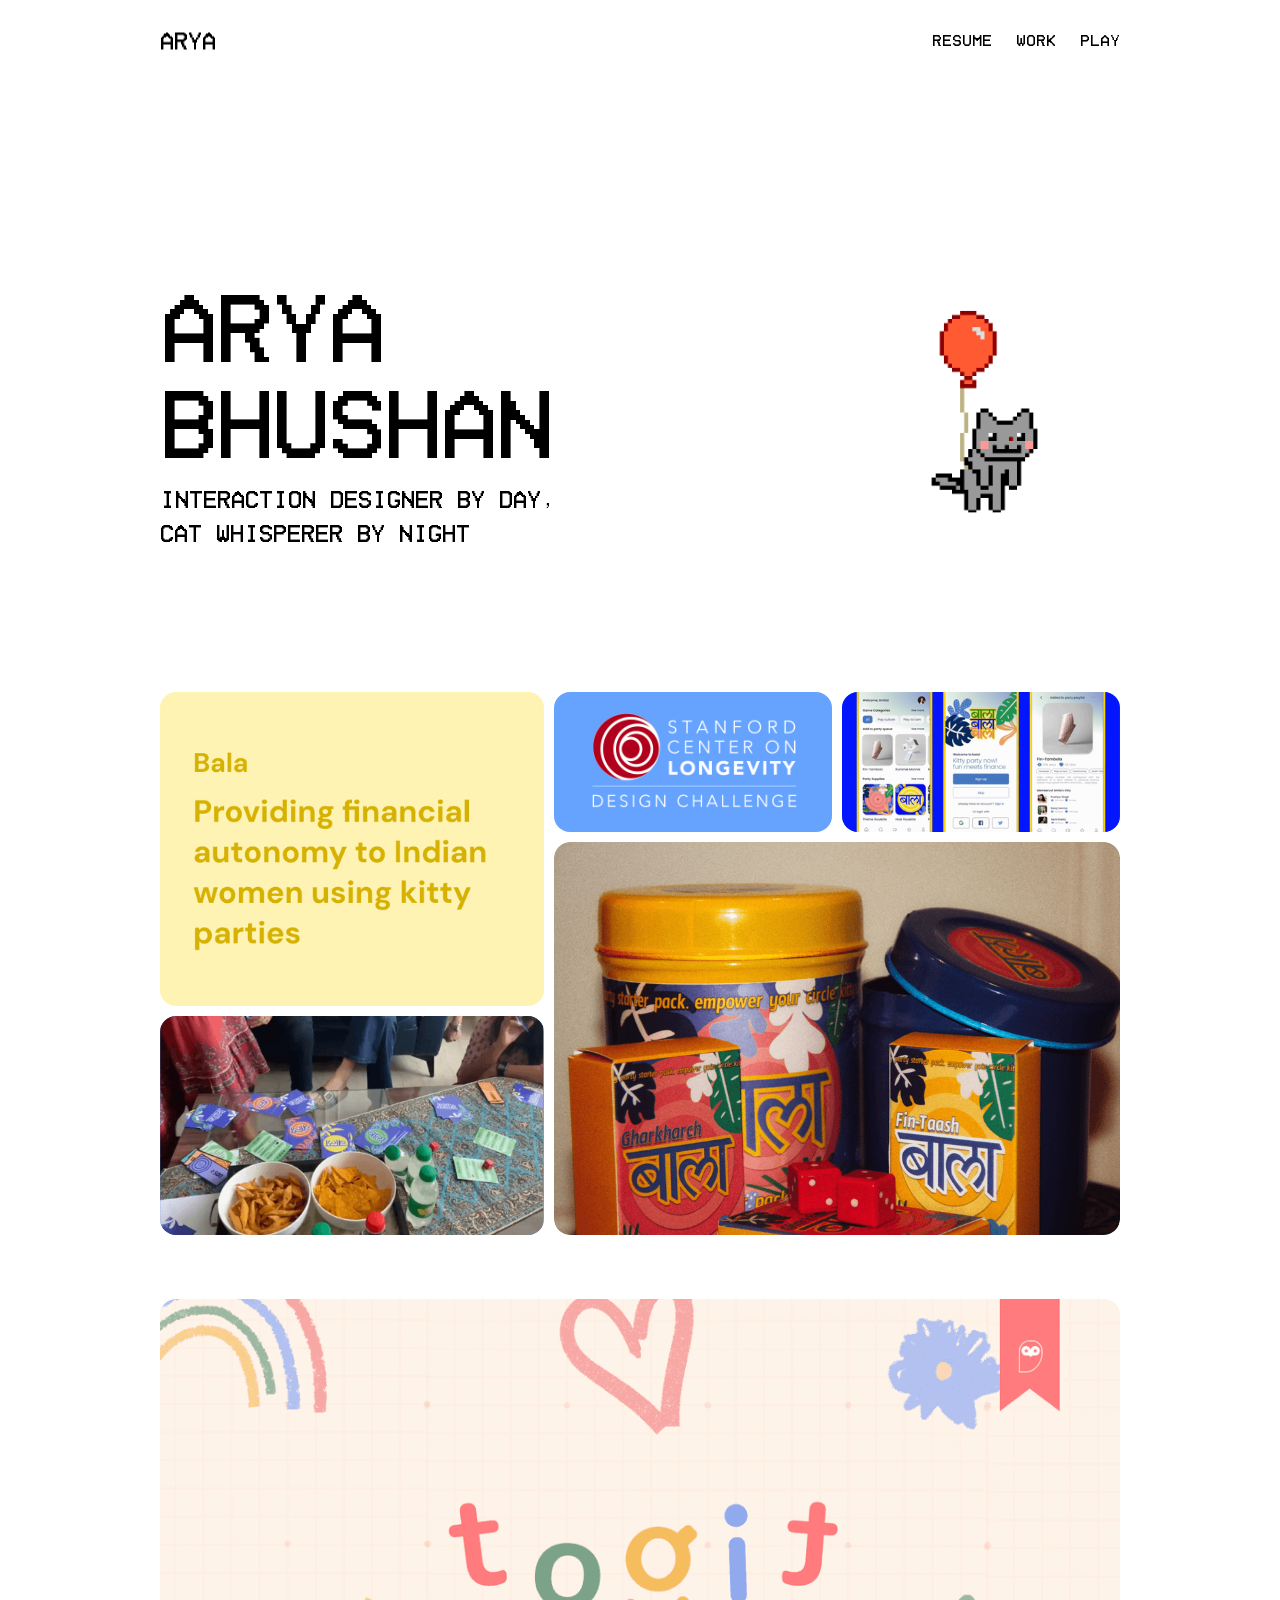
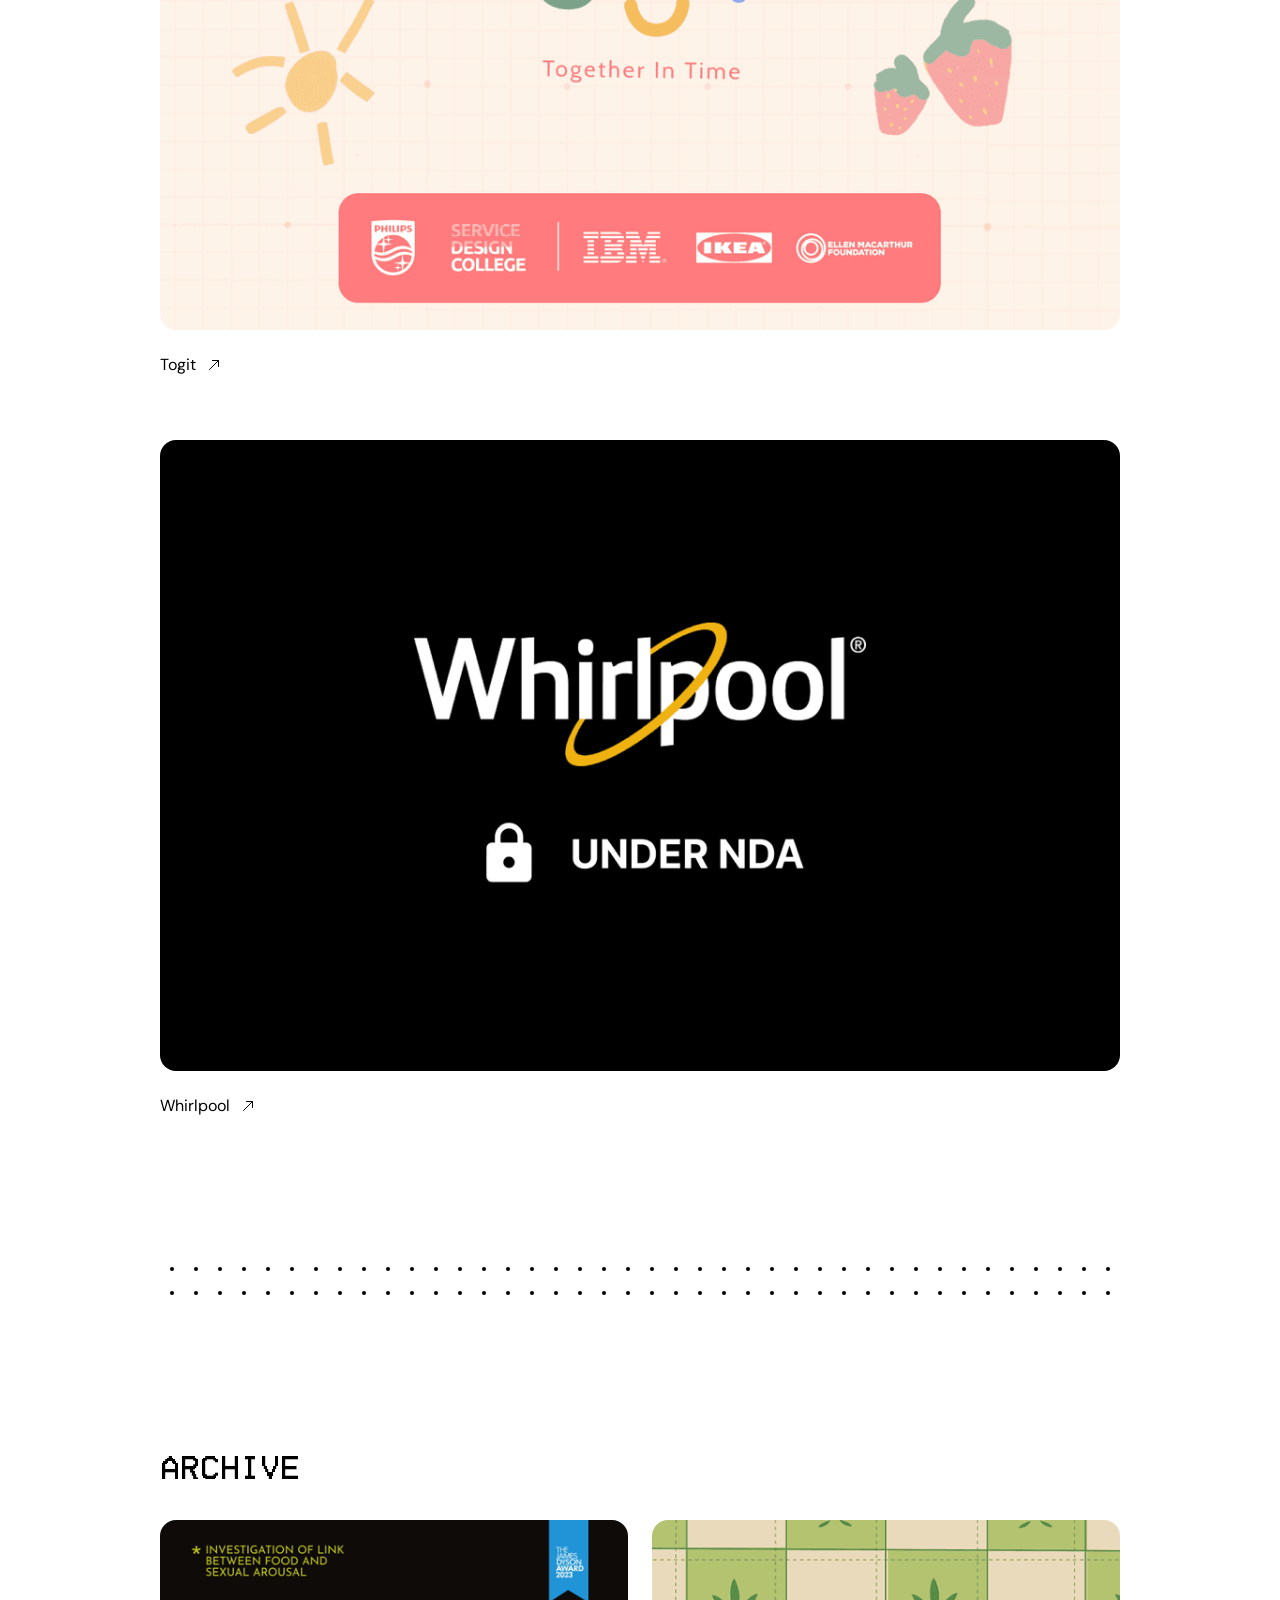
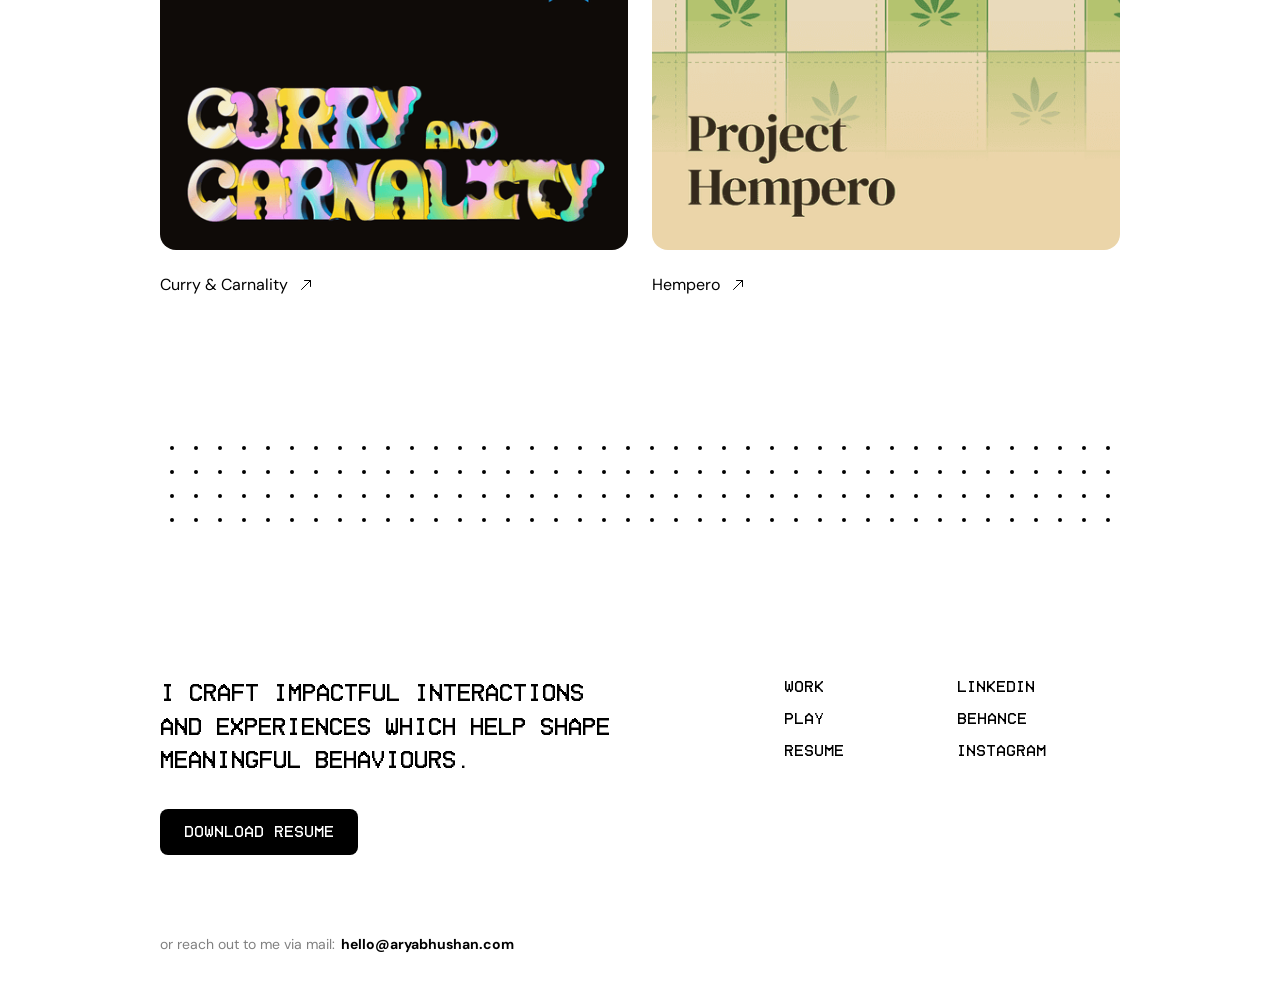
==== commit 49a743b8: "Fix exported portfolio media and navigation" ====
--- a/index.html
+++ b/index.html
@@ -1,6 +1,6 @@
 <!DOCTYPE html>
 <html lang="en"><head>
-<link rel="stylesheet" href="styles.css"><script>(function(){var f=window.fetch;window.fetch=function(u,o){if(typeof u==='string'&&u.includes('.framercms')){return f('/assets/cms/'+u.split('/').pop(),o);}return f(u,o);};})();</script>
+<link rel="stylesheet" href="styles.css"><script defer src="assets/js/video-previews.js"></script><script>(function(){var f=window.fetch;window.fetch=function(u,o){if(typeof u==='string'&&u.includes('.framercms')){return f('/assets/cms/'+u.split('/').pop(),o);}return f(u,o);};})();</script>
 <script>
 if(location.protocol==='file:'){
   document.addEventListener('DOMContentLoaded',function(){
@@ -26,7 +26,7 @@
         r.src=t+h._hjSettings.hjid+j+h._hjSettings.hjsv;
         a.appendChild(r);
     })(window,document,'https://static.hotjar.com/c/hotjar-','.js?sv=');
-</script><script async="" src="https://static.hotjar.com/c/hotjar-2750447.js?sv=6"></script>
+</script>
     <!-- End of headStart -->
     <meta name="viewport" content="width=device-width">
     <meta name="generator" content="Framer 397058d">
@@ -62,7 +62,7 @@
     <meta name="robots" content="max-image-preview:large"><link rel="canonical" href="https://aryabhushan.com/"><meta property="og:url" content="https://aryabhushan.com/"><!-- Start of headEnd -->
     
     <!-- End of headEnd -->
-<script async="" src="https://script.hotjar.com/modules.47ae0ae40a423a71e31f.js" charset="utf-8"></script></head>
+</head>
 <body>
     
     <!-- Start of bodyStart -->
@@ -90,4 +90,4 @@
     <!-- End of bodyEnd -->
 
 
-<iframe id="_hjSafeContext_63433652" title="_hjSafeContext" tabindex="-1" aria-hidden="true" src="about:blank" style="display: none !important; width: 1px !important; height: 1px !important; opacity: 0 !important; pointer-events: none !important;"></iframe><iframe id="__framer-editorbar" src="https://framer.com/edit?framerSiteId=d2bc5d1b1dfcfc27715c53e3d7da019d7299f5632ceb90f7eaca330821b3f299&amp;source=aryabhushan.com&amp;features=%7B%22editorBarDisableFrameAncestorsSecurity%22%3Afalse%2C%22onPageLocalizationSupport%22%3Afalse%2C%22onPageMoveTool%22%3Afalse%7D&amp;loadStart=1794462858808" aria-hidden="true" allow="autoplay" tabindex="-1" class="status_hidden"></iframe></body></html>+</body></html>
--- a/styles.css
+++ b/styles.css
@@ -225,3 +225,50 @@
 
 html body { background: var(--token-25b31a9d-211f-4aed-b06c-add80335f614, rgb(255, 255, 255)); }
 
+/* Keep a locally hosted preview visible until the Vimeo player is ready. */
+.portfolio-video-loading {
+  visibility: hidden;
+}
+
+.portfolio-video-preview:not([hidden]) {
+  position: absolute;
+  inset: 0;
+  display: grid;
+  place-items: center;
+  overflow: hidden;
+  background: #151515;
+}
+
+.portfolio-video-preview img {
+  position: absolute;
+  inset: 0;
+  width: 100%;
+  height: 100%;
+  object-fit: cover;
+}
+
+.portfolio-video-preview::before,
+.portfolio-video-preview::after {
+  content: "";
+  grid-area: 1 / 1;
+  z-index: 1;
+}
+
+.portfolio-video-preview::before {
+  width: 52px;
+  height: 52px;
+  border-radius: 50%;
+  background: #151515e6;
+}
+
+.portfolio-video-preview::after {
+  margin-left: 3px;
+  border-top: 8px solid transparent;
+  border-bottom: 8px solid transparent;
+  border-left: 13px solid white;
+}
+
+.portfolio-video-preview:focus-visible {
+  outline: 3px solid white;
+  outline-offset: -5px;
+}
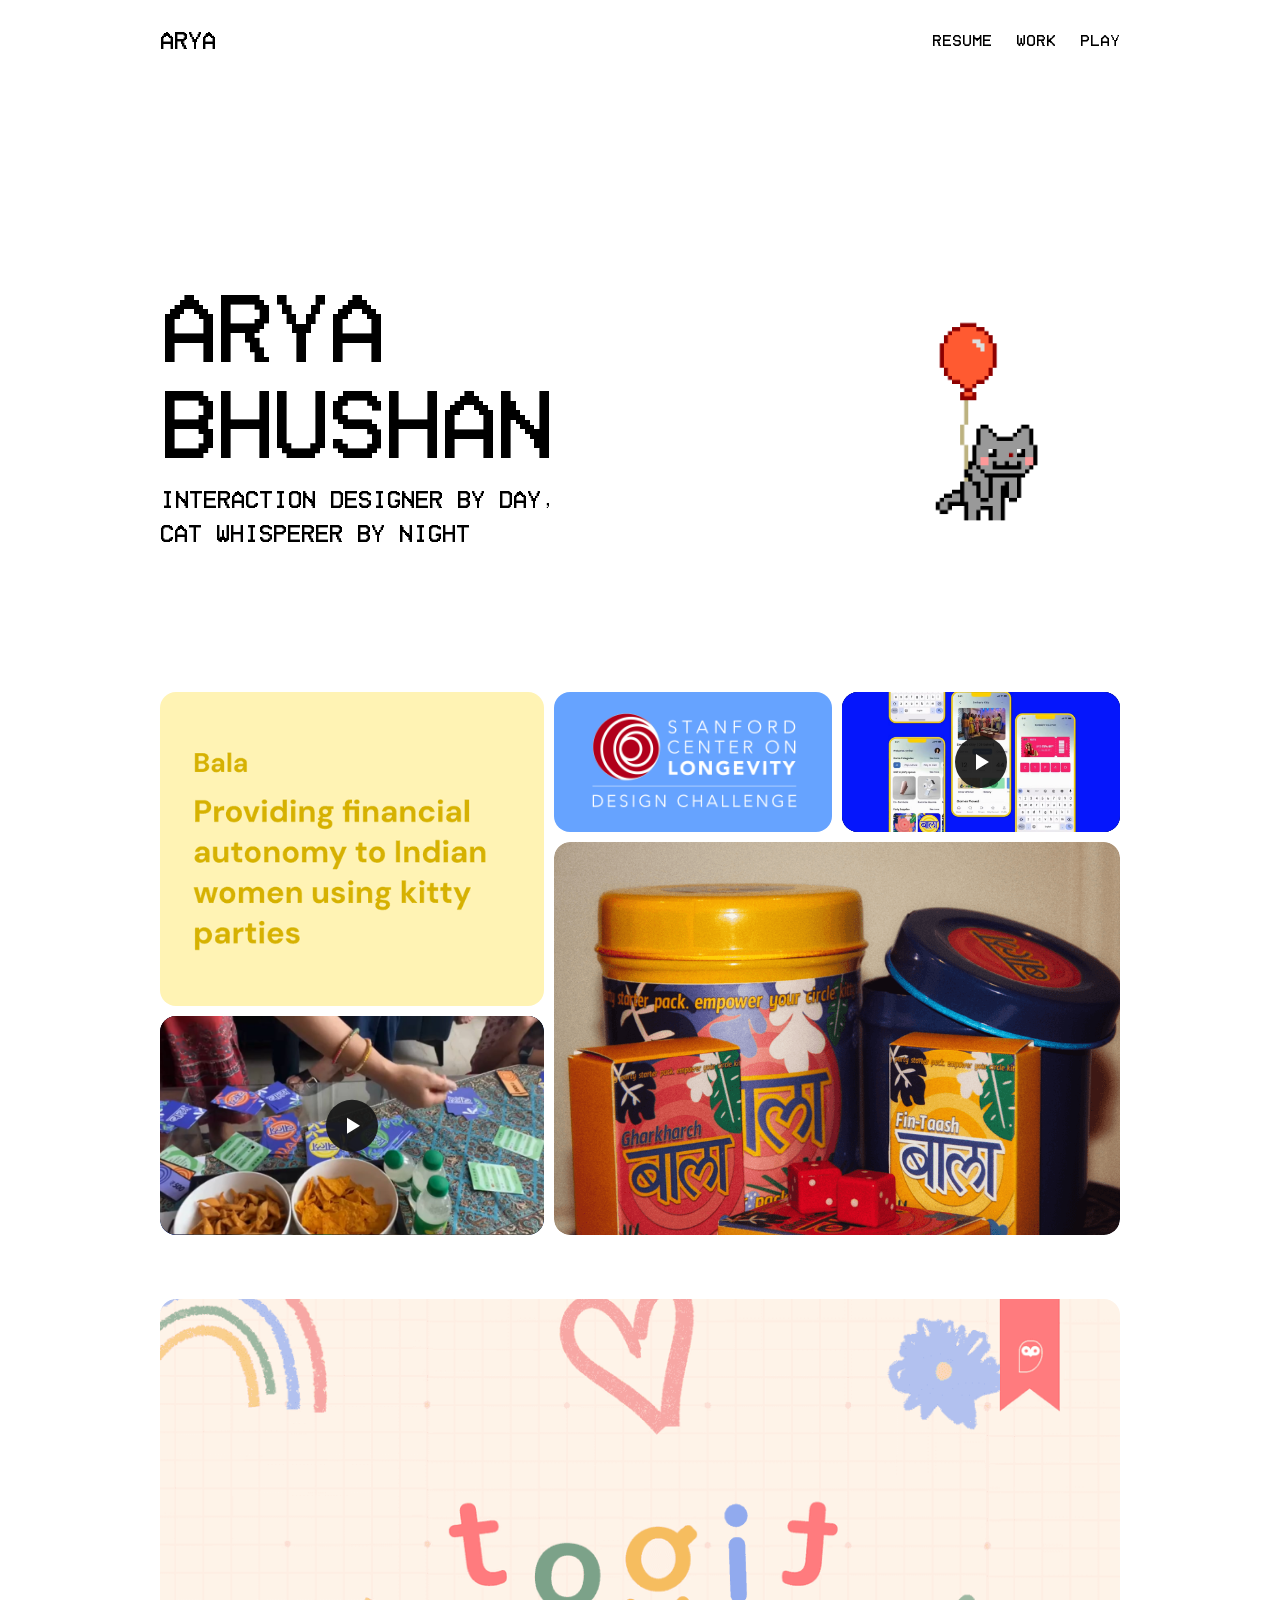
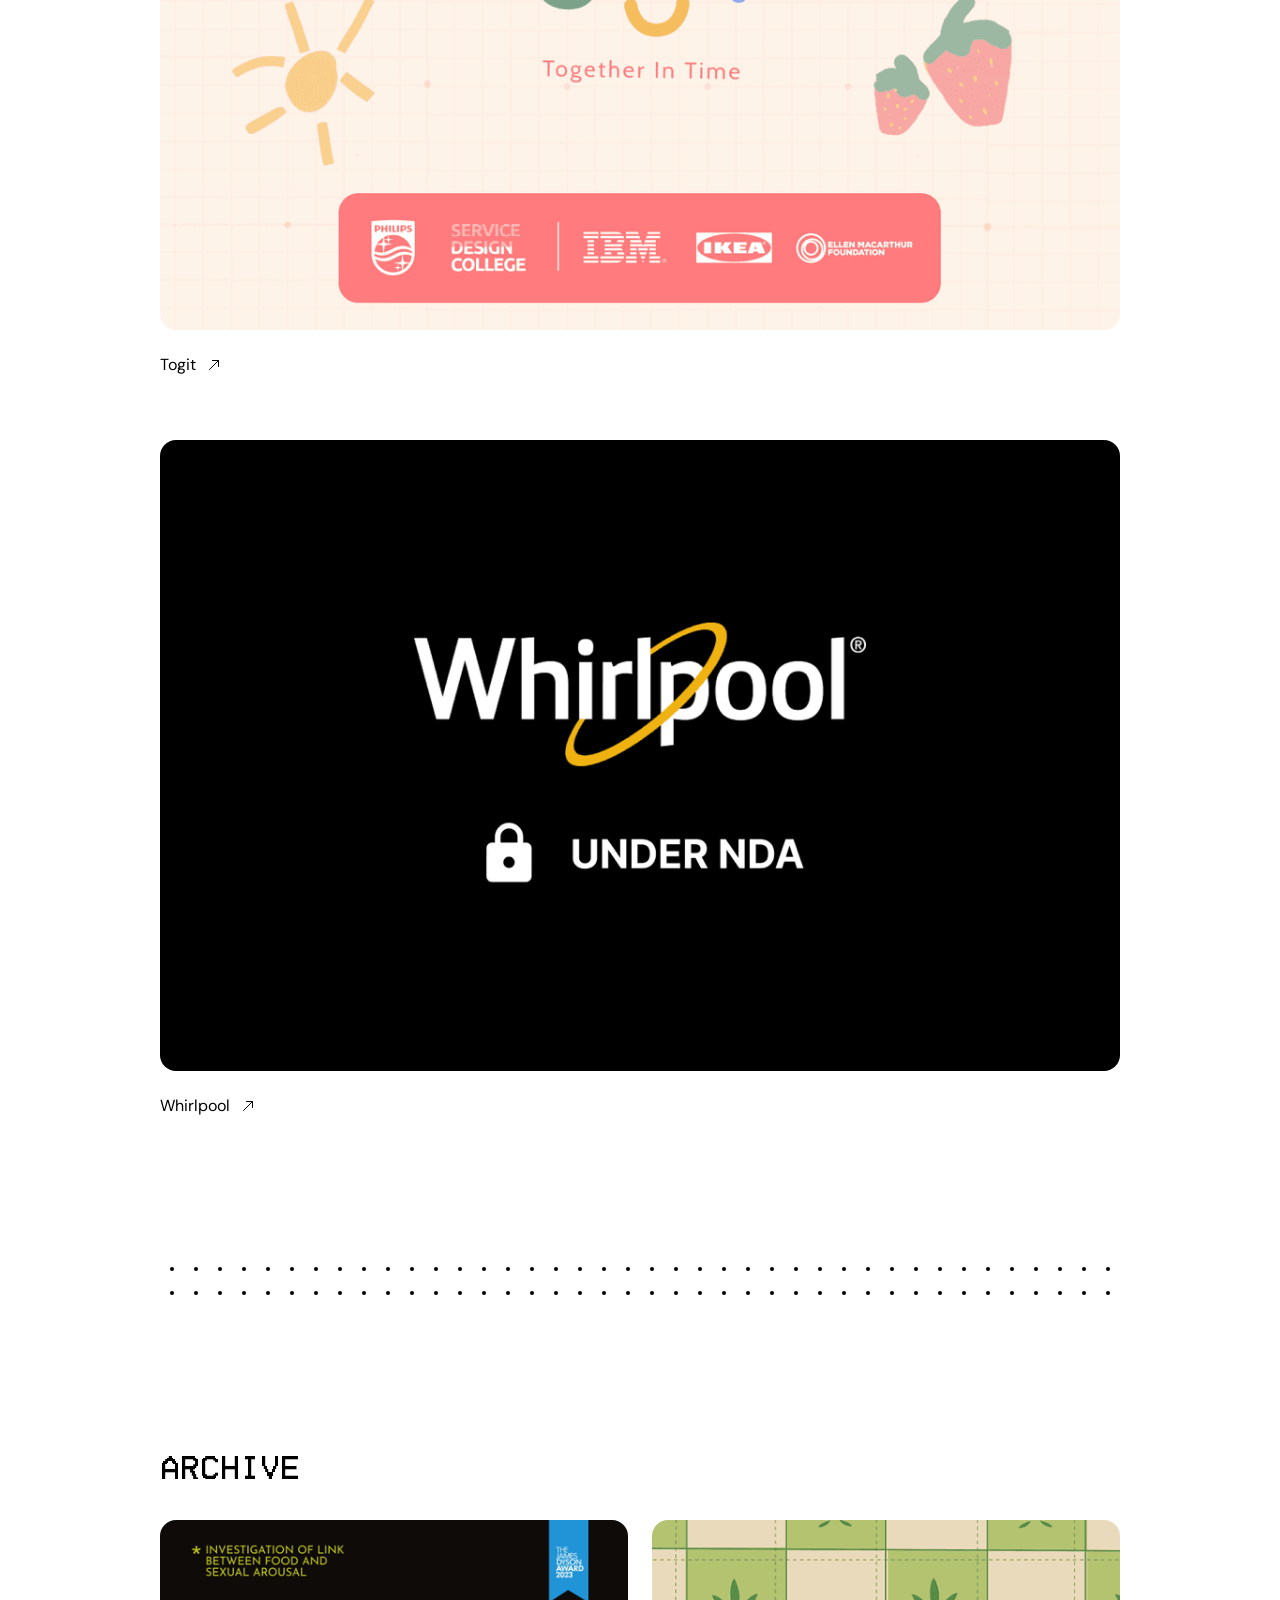
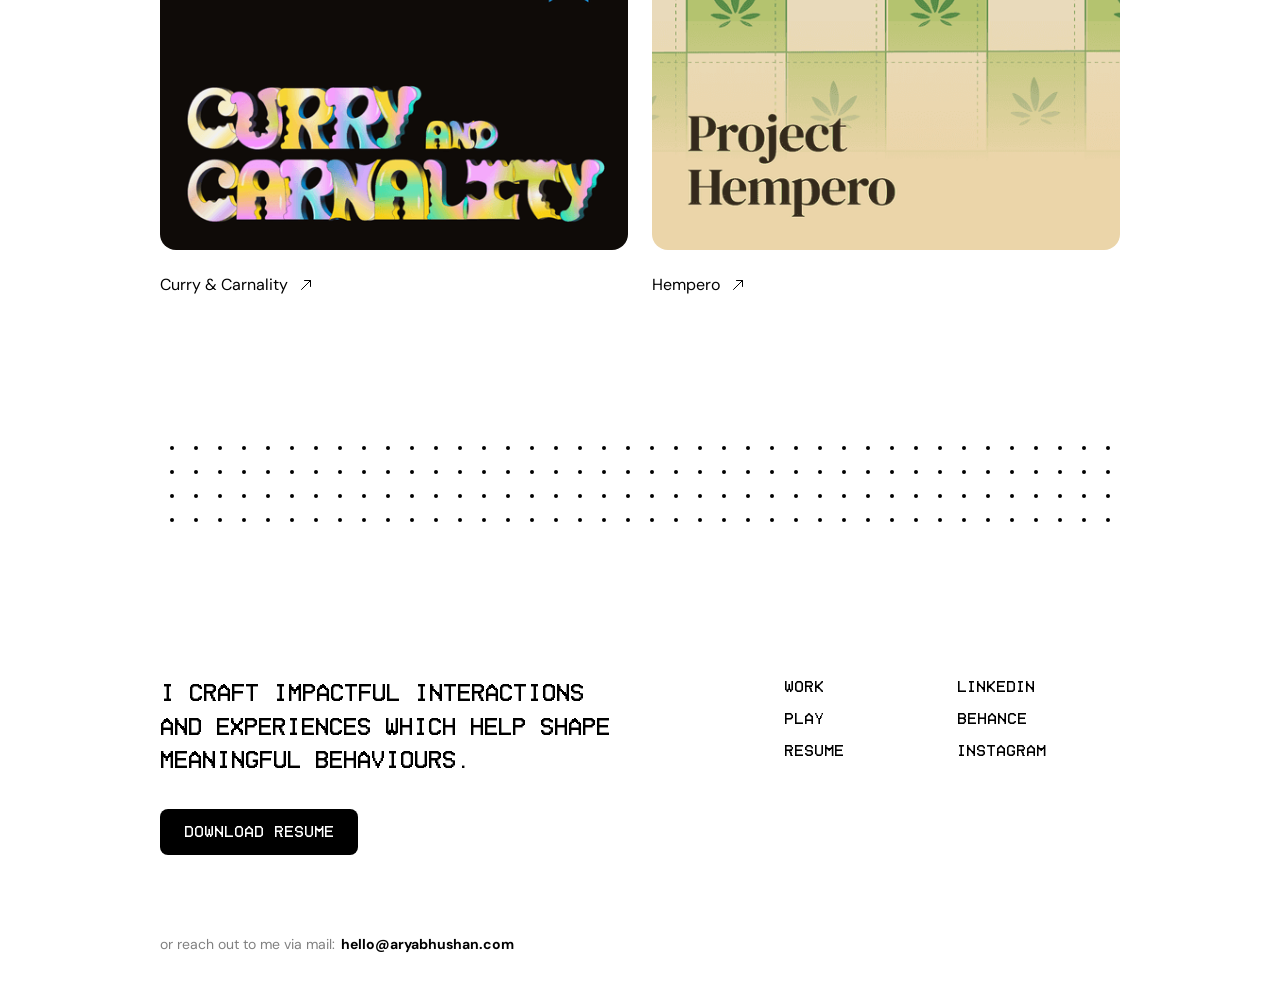
==== commit c3b7b88b: "Make portfolio media reliable on first load" ====
--- a/index.html
+++ b/index.html
@@ -1,6 +1,6 @@
 <!DOCTYPE html>
 <html lang="en"><head>
-<link rel="stylesheet" href="styles.css"><script defer src="assets/js/video-previews.js"></script><script>(function(){var f=window.fetch;window.fetch=function(u,o){if(typeof u==='string'&&u.includes('.framercms')){return f('/assets/cms/'+u.split('/').pop(),o);}return f(u,o);};})();</script>
+<link rel="stylesheet" href="styles.css"><script defer src="assets/js/retry-images.js"></script><script defer src="assets/js/video-previews.js?v=2"></script><script>(function(){var f=window.fetch;window.fetch=function(u,o){if(typeof u==='string'&&u.includes('.framercms')){return f('/assets/cms/'+u.split('/').pop(),o);}return f(u,o);};})();</script>
 <script>
 if(location.protocol==='file:'){
   document.addEventListener('DOMContentLoaded',function(){
@@ -69,7 +69,7 @@
     
     <!-- End of bodyStart -->
     
-    <div id="main" data-framer-hydrate-v2="{&quot;routeId&quot;:&quot;augiA20Il&quot;,&quot;localeId&quot;:&quot;default&quot;,&quot;breakpoints&quot;:[{&quot;hash&quot;:&quot;72rtr7&quot;,&quot;mediaQuery&quot;:&quot;(min-width: 1100px)&quot;},{&quot;hash&quot;:&quot;y6xysu&quot;,&quot;mediaQuery&quot;:&quot;(min-width: 768px) and (max-width: 1099.98px)&quot;},{&quot;hash&quot;:&quot;urwg50&quot;,&quot;mediaQuery&quot;:&quot;(max-width: 767.98px)&quot;}]}" data-framer-ssr-released-at="2025-11-10T14:50:19.351Z" data-framer-page-optimized-at="2025-11-12T08:58:53.049Z" data-framer-generated-page=""><!--$--><div data-framer-root="" class="framer-Btpbb framer-d05tR framer-I7xnY framer-OIIu6 framer-72rtr7" data-framer-cursor="17j2jrf" style="min-height:100vh;width:auto"><div class="framer-1mln97f-container" data-framer-name="Navigation" name="Navigation"><div class="ssr-variant hidden-urwg50 hidden-y6xysu"><div name="Navigation" class="framer-pmJ9n framer-196el7y framer-v-196el7y" data-framer-name="Desktop" style="backdrop-filter: blur(10px); background-color: var(--token-25b31a9d-211f-4aed-b06c-add80335f614, rgb(255, 255, 255)); width: 100%; opacity: 1;"><div class="framer-peochh" data-framer-name="Content" style="opacity: 1;"><div class="framer-o9mzy4" data-framer-name="Logo" style="opacity: 1;"><div class="framer-yu7lwt-container" data-framer-appear-id="yu7lwt" data-framer-cursor="14u88gl" style="will-change: transform; opacity: 1; transform: none;"><!--$--><a class="framer-sizN0 framer-1elrd6f framer-v-1elrd6f framer-aspiev" data-framer-name="Logo" href="./" data-framer-page-link-current="true" style="opacity: 1;"><div class="framer-1th6df0" style="opacity: 1;"><div class="framer-h0rt5a" data-framer-component-type="RichTextContainer" style="--framer-link-text-color: rgb(0, 153, 255); --framer-link-text-decoration: underline; transform: none; opacity: 1;"><p class="framer-text" style="--font-selector:Q1VTVE9NO0hvbWUgVmlkZW8gUmVndWxhcg==;--framer-font-family:&quot;Home Video Regular&quot;, &quot;Home Video Regular Placeholder&quot;, sans-serif;--framer-font-size:24px">Arya</p></div><div class="framer-1sltgx2" data-framer-component-type="RichTextContainer" style="--extracted-r6o4lv: rgb(217, 149, 25); --framer-link-text-color: rgb(0, 153, 255); --framer-link-text-decoration: underline; transform: none; opacity: 1;"><p class="framer-text" style="--font-selector:Q1VTVE9NO0hvbWUgVmlkZW8gUmVndWxhcg==;--framer-font-family:&quot;Home Video Regular&quot;, &quot;Home Video Regular Placeholder&quot;, sans-serif;--framer-font-size:24px;--framer-text-color:var(--extracted-r6o4lv, rgb(217, 149, 25))">Arya</p></div></div></a><!--/$--></div></div><div class="framer-12rsi9o-container" data-framer-appear-id="12rsi9o" data-framer-cursor="1be7m66" style="will-change: transform; opacity: 1; transform: perspective(1200px);"><!--$--><a class="framer-qtVcb framer-2uxae1 framer-v-ccaq9 framer-1iv5uwi" data-framer-name="Link - New Tab" href="https://drive.google.com/file/d/1T3ZbMoytyQa1yMss7NIldPn1fFPt6l2p/view?usp=sharing" target="_blank" rel="noopener" style="opacity: 1;"><div class="framer-a6jg8u" style="opacity: 1;"><div class="framer-1k0cmpg" data-framer-component-type="RichTextContainer" style="--extracted-r6o4lv: var(--token-d2873cc6-42eb-40c0-8205-582532719427, rgb(0, 0, 0)); transform: none; opacity: 1;"><p class="framer-text" style="--font-selector:Q1VTVE9NO0hvbWUgVmlkZW8gUmVndWxhcg==;--framer-font-family:&quot;Home Video Regular&quot;, &quot;Home Video Regular Placeholder&quot;, sans-serif;--framer-line-height:1.4em;--framer-text-color:var(--extracted-r6o4lv, var(--token-d2873cc6-42eb-40c0-8205-582532719427, rgb(0, 0, 0)))">resume</p></div><div class="framer-1i92ufd" data-framer-component-type="RichTextContainer" style="--extracted-r6o4lv:var(--token-d2873cc6-42eb-40c0-8205-582532719427, rgb(0, 0, 0));opacity:0.6;transform:none"><p class="framer-text" style="--font-selector:Q1VTVE9NO0hvbWUgVmlkZW8gUmVndWxhcg==;--framer-font-family:&quot;Home Video Regular&quot;, &quot;Home Video Regular Placeholder&quot;, sans-serif;--framer-line-height:1.4em;--framer-text-color:var(--extracted-r6o4lv, var(--token-d2873cc6-42eb-40c0-8205-582532719427, rgb(0, 0, 0)))">resume</p></div></div></a><!--/$--></div><!--$--><div class="framer-1yymyeg-container" data-framer-appear-id="1yymyeg" data-framer-cursor="1be7m66" style="will-change: transform; opacity: 1; transform: perspective(1200px);"><!--$--><a class="framer-qtVcb framer-2uxae1 framer-v-2uxae1 framer-1iv5uwi" data-framer-name="Link" href="./#work" style="opacity: 1;"><div class="framer-a6jg8u" style="opacity: 1;"><div class="framer-1k0cmpg" data-framer-component-type="RichTextContainer" style="--extracted-r6o4lv: var(--token-d2873cc6-42eb-40c0-8205-582532719427, rgb(0, 0, 0)); transform: none; opacity: 1;"><p class="framer-text" style="--font-selector:Q1VTVE9NO0hvbWUgVmlkZW8gUmVndWxhcg==;--framer-font-family:&quot;Home Video Regular&quot;, &quot;Home Video Regular Placeholder&quot;, sans-serif;--framer-line-height:1.4em;--framer-text-color:var(--extracted-r6o4lv, var(--token-d2873cc6-42eb-40c0-8205-582532719427, rgb(0, 0, 0)))">work</p></div><div class="framer-1i92ufd" data-framer-component-type="RichTextContainer" style="--extracted-r6o4lv:var(--token-d2873cc6-42eb-40c0-8205-582532719427, rgb(0, 0, 0));opacity:0.6;transform:none"><p class="framer-text" style="--font-selector:Q1VTVE9NO0hvbWUgVmlkZW8gUmVndWxhcg==;--framer-font-family:&quot;Home Video Regular&quot;, &quot;Home Video Regular Placeholder&quot;, sans-serif;--framer-line-height:1.4em;--framer-text-color:var(--extracted-r6o4lv, var(--token-d2873cc6-42eb-40c0-8205-582532719427, rgb(0, 0, 0)))">work</p></div></div></a><!--/$--></div><!--/$--><!--$--><div class="framer-tfnmhm-container" data-framer-appear-id="tfnmhm" data-framer-cursor="1hnsiur" style="will-change: transform; opacity: 1; transform: perspective(1200px);"><!--$--><a class="framer-PcqyI framer-p3sir6 framer-v-p3sir6 framer-17eh7gt" data-framer-name="Link" href="./play/" style="opacity: 1;"><div class="framer-1nrqrzf" style="opacity: 1;"><div class="framer-p59mm1" data-framer-component-type="RichTextContainer" style="--extracted-r6o4lv: var(--token-d2873cc6-42eb-40c0-8205-582532719427, rgb(0, 0, 0)); transform: none; opacity: 1;"><p class="framer-text" style="--font-selector:Q1VTVE9NO0hvbWUgVmlkZW8gUmVndWxhcg==;--framer-font-family:&quot;Home Video Regular&quot;, &quot;Home Video Regular Placeholder&quot;, sans-serif;--framer-line-height:1.4em;--framer-text-color:var(--extracted-r6o4lv, var(--token-d2873cc6-42eb-40c0-8205-582532719427, rgb(0, 0, 0)))">play</p></div><div class="framer-1u2vjk1" data-framer-component-type="RichTextContainer" style="--extracted-r6o4lv:var(--token-d2873cc6-42eb-40c0-8205-582532719427, rgb(0, 0, 0));opacity:0.6;transform:none"><p class="framer-text" style="--font-selector:Q1VTVE9NO0hvbWUgVmlkZW8gUmVndWxhcg==;--framer-font-family:&quot;Home Video Regular&quot;, &quot;Home Video Regular Placeholder&quot;, sans-serif;--framer-line-height:1.4em;--framer-text-color:var(--extracted-r6o4lv, var(--token-d2873cc6-42eb-40c0-8205-582532719427, rgb(0, 0, 0)))">play</p></div></div></a><!--/$--></div><!--/$--></div></div></div></div><header class="framer-1sav1tu" data-framer-name="Content" id="content"><section aria-label="intro-heading" class="framer-2qxrar" data-framer-name="Hero"><div class="framer-1pd2u21" style="will-change:transform;opacity:1;transform:none"><div class="framer-1lib7ay"><div class="framer-1oc5wg0" data-framer-component-type="RichTextContainer" style="transform:none"><h1 class="framer-text framer-styles-preset-9yh8qn" data-styles-preset="m6E6O9KXZ"><span style="white-space:nowrap"><span style="display: inline-block; opacity: 1; transform: none; will-change: transform;">a</span><span style="display: inline-block; opacity: 1; transform: none; will-change: transform;">r</span><span style="display: inline-block; opacity: 1; transform: none; will-change: transform;">y</span><span style="display: inline-block; opacity: 1; transform: none; will-change: transform;">a</span></span> <span style="white-space:nowrap"></span><br class="framer-text"><span style="white-space:nowrap"><span style="display: inline-block; opacity: 1; transform: none; will-change: transform;">b</span><span style="display: inline-block; opacity: 1; transform: none; will-change: transform;">h</span><span style="display: inline-block; opacity: 1; transform: none; will-change: transform;">u</span><span style="display: inline-block; opacity: 1; transform: none; will-change: transform;">s</span><span style="display: inline-block; opacity: 1; transform: none; will-change: transform;">h</span><span style="display: inline-block; opacity: 1; transform: none; will-change: transform;">a</span><span style="display: inline-block; opacity: 1; transform: none; will-change: transform;">n</span></span></h1></div><div class="framer-oo93tx" data-framer-appear-id="oo93tx" data-framer-component-type="RichTextContainer" style="opacity: 1; transform: perspective(1200px); will-change: transform;"><h2 class="framer-text framer-styles-preset-1wml6uu" data-styles-preset="fVxnimdqP">interaction designer by day, <br class="framer-text">cat whisperer by night</h2></div></div><div class="ssr-variant hidden-urwg50 hidden-y6xysu"><div class="framer-v9t6y1" data-framer-appear-id="v9t6y1" data-framer-cursor="1hy71r1" data-framer-name="gif" draggable="false" tabindex="0" style="opacity: 1; transform: translateY(2.06591px); user-select: none; touch-action: none; will-change: transform;"><div style="position:absolute;border-radius:inherit;top:0;right:0;bottom:0;left:0" data-framer-background-image-wrapper="true"><img decoding="auto" width="600" height="600" sizes="271px" srcset="assets/images/gif-2.gif 512w,assets/images/gif-1.gif 600w" src="assets/images/gif-2.gif" alt="" style="display:block;width:100%;height:100%;border-radius:inherit;object-position:center;object-fit:cover"></div></div></div></div></section><div class="framer-3yi016" data-framer-appear-id="3yi016" style="opacity: 1; transform: none; will-change: transform;"><!--$--><a class="framer-17qdoo framer-lux5qc" data-framer-cursor="1nqp0fk" data-framer-name="preview-bala" href="./work/bala/"><div class="framer-q05q5y" data-framer-name="v-stack-1"><div class="framer-zbr72i"><div class="ssr-variant hidden-urwg50 hidden-y6xysu"><div class="framer-xfjc3t" data-framer-name="Image"><div style="position:absolute;border-radius:inherit;top:0;right:0;bottom:0;left:0" data-framer-background-image-wrapper="true"><img decoding="auto" width="724" height="590" sizes="max((min(100vw, 1400px) - 320px) * 0.4064 - 10px, 1px)" srcset="assets/images/image-4-1.png 512w,assets/images/image-3-1.png 724w" src="assets/images/image-4-1.png" alt="" style="display:block;width:100%;height:100%;border-radius:inherit;object-position:center;object-fit:cover"></div></div></div></div><div class="framer-yhfh7o"><div class="ssr-variant hidden-urwg50 hidden-y6xysu"><div class="framer-1cfwe57" data-framer-name="Image" style="transform:translate(-50%, -50%)"><div style="position:absolute;border-radius:inherit;top:0;right:0;bottom:0;left:0" data-framer-background-image-wrapper="true"><img decoding="auto" width="2120" height="1182" sizes="max((min(100vw, 1400px) - 320px) * 0.4064 - 10px, 1px)" srcset="assets/images/image-6-1.png 512w,assets/images/image-5-1.png 1024w,assets/images/image-7-1.png 2048w,assets/images/image-8-1.png 2120w" src="assets/images/image-6-1.png" alt="" style="display:block;width:100%;height:100%;border-radius:inherit;object-position:center;object-fit:cover"></div></div></div><div class="framer-wv794b-container"><!--$--><div class="ssr-variant hidden-urwg50"><div borderradius="16" bottomleftradius="16" bottomrightradius="16" height="100%" id="TrAz9fhwG" topleftradius="16" toprightradius="16" width="100%" style="background:rgba(0, 0, 0, 0);height:100%;width:100%;border-radius:16px;position:relative;display:flex;justify-content:center;align-items:center;overflow:hidden"><div class="framer-vimeo" data-vimeo-initialized="true" style="width: 100%; height: 100%;"><div style="padding:56.25% 0 0 0;position:relative;"><iframe src="https://player.vimeo.com/video/1018411348?muted=1&amp;autoplay=1&amp;autopause=0&amp;controls=0&amp;loop=1&amp;app_id=122963" frameborder="0" allow="autoplay; fullscreen; picture-in-picture; clipboard-write; encrypted-media; web-share" referrerpolicy="strict-origin-when-cross-origin" style="position:absolute;top:0;left:0;width:100%;height:100%;" title="Gharkharch" data-ready="true"></iframe></div></div></div></div><!--/$--></div></div></div><div class="framer-1kkamgn" data-framer-name="v-stack-2"><div class="framer-ywa5d4"><div class="framer-wimfij"><div class="ssr-variant hidden-urwg50"><div class="framer-ctsdux" data-framer-name="Image" style="width:auto;aspect-ratio:2.026315789473684;transform:translate(-50%, -50%)"><div style="position:absolute;border-radius:inherit;top:0;right:0;bottom:0;left:0" data-framer-background-image-wrapper="true"><img decoding="auto" width="924" height="456" sizes="167.1711px" srcset="assets/images/image-9.webp 512w,assets/images/image-10.webp 924w" src="assets/images/image-9.webp" alt="" style="display:block;width:100%;height:100%;border-radius:inherit;object-position:center;object-fit:cover"></div></div></div></div><div class="framer-hk9jpf"><div class="ssr-variant hidden-urwg50 hidden-y6xysu"><div class="framer-1iokm9h" data-framer-name="Image" style="transform:translate(-50%, -50%)"><div style="position:absolute;border-radius:inherit;top:0;right:0;bottom:0;left:0" data-framer-background-image-wrapper="true"><img decoding="auto" width="2118" height="1186" sizes="max(((min(100vw, 1400px) - 320px) * 0.5936 - 10px) / 2, 1px)" srcset="assets/images/image-12-1.png 512w,assets/images/image-11-1.png 1024w,assets/images/image-13-1.png 2048w,assets/images/image-14-1.png 2118w" src="assets/images/image-12-1.png" alt="" style="display:block;width:100%;height:100%;border-radius:inherit;object-position:center;object-fit:cover"></div></div></div><div class="framer-pl9vje-container"><!--$--><div borderradius="0" bottomleftradius="0" bottomrightradius="0" height="100%" id="ZFcu1v283" topleftradius="0" toprightradius="0" width="100%" style="background:rgba(0, 0, 0, 0);height:100%;width:100%;border-radius:0px;position:relative;display:flex;justify-content:center;align-items:center;overflow:hidden"><div class="framer-vimeo" data-vimeo-initialized="true" style="width: 100%; height: 100%;"><div style="padding:56.25% 0 0 0;position:relative;"><iframe src="https://player.vimeo.com/video/1018414552?muted=1&amp;autoplay=1&amp;autopause=0&amp;controls=0&amp;loop=1&amp;app_id=122963" frameborder="0" allow="autoplay; fullscreen; picture-in-picture; clipboard-write; encrypted-media; web-share" referrerpolicy="strict-origin-when-cross-origin" style="position:absolute;top:0;left:0;width:100%;height:100%;" title="Bala App" data-ready="true"></iframe></div></div></div><!--/$--></div></div></div><div class="ssr-variant hidden-urwg50 hidden-y6xysu"><div class="framer-1f63oxi"><div style="position:absolute;border-radius:inherit;top:0;right:0;bottom:0;left:0" data-framer-background-image-wrapper="true"><img decoding="auto" width="1920" height="1080" sizes="calc((min(100vw, 1400px) - 320px) * 0.5936)" srcset="assets/images/v-stack-2-16.png 512w,assets/images/v-stack-2-17.png 1024w,assets/images/v-stack-2-15.png 1920w" src="assets/images/v-stack-2-15.png" alt="" style="display:block;width:100%;height:100%;border-radius:inherit;object-position:center;object-fit:cover"></div></div></div></div></a><!--/$--><div class="framer-1stwav9" id="work"><!--$--><div class="ssr-variant hidden-urwg50 hidden-y6xysu"><div class="framer-1jtoc35-container" data-framer-cursor="1nqp0fk"><!--$--><a class="framer-65kYR framer-fgn6lg framer-v-fgn6lg framer-19s33a2" data-framer-name="Variant 1" href="./work/togit/" style="height: 100%; width: 100%; opacity: 1;"><div class="framer-z04p9x" data-framer-name="Wrap" style="border-radius: 16px; opacity: 1;"><div class="framer-1j536up" data-framer-name="Image" style="opacity: 1;"><div style="position:absolute;border-radius:inherit;top:0;right:0;bottom:0;left:0" data-framer-background-image-wrapper="true"><img decoding="auto" loading="lazy" width="1462" height="1000" sizes="calc(min(100vw, 1400px) - 320px)" srcset="assets/images/image-19-1.png 512w,assets/images/image-20-1.png 1024w,assets/images/image-18-1.png 1462w" src="assets/images/image-18-1.png" alt="" style="display:block;width:100%;height:100%;border-radius:inherit;object-position:center;object-fit:cover"></div></div><div class="framer-kl7wba" style="background-color:var(--token-d2873cc6-42eb-40c0-8205-582532719427, rgb(255, 255, 255));border-bottom-left-radius:200px;border-bottom-right-radius:200px;border-top-left-radius:200px;border-top-right-radius:200px;opacity:0;transform:rotate(45deg)"><div data-framer-component-type="SVG" data-framer-name="Vector" parentsize="0" _constraints="[object Object]" rotation="0" shadows="" class="framer-ew9w1a" aria-hidden="true" style="image-rendering: pixelated; flex-shrink: 0; background-size: 100% 100%; background-image: url(&quot;data:image/svg+xml,&lt;svg xmlns=\&quot;http://www.w3.org/2000/svg\&quot; xmlns:xlink=\&quot;http://www.w3.org/1999/xlink\&quot; viewBox=\&quot;0 0 22 22\&quot;&gt;&lt;path d=\&quot;M 20.707 1.293 C 21.098 1.683 21.098 2.317 20.707 2.707 L 2.707 20.707 C 2.317 21.098 1.683 21.098 1.293 20.707 C 0.902 20.317 0.902 19.683 1.293 19.293 L 19.293 1.293 C 19.683 0.902 20.317 0.902 20.707 1.293 Z\&quot; fill=\&quot;rgb(0,0,0)\&quot;&gt;&lt;/path&gt;&lt;path d=\&quot;M 7 2 C 7 1.448 7.448 1 8 1 L 20 1 C 20.552 1 21 1.448 21 2 L 21 14 C 21 14.552 20.552 15 20 15 C 19.448 15 19 14.552 19 14 L 19 3 L 8 3 C 7.448 3 7 2.552 7 2 Z\&quot; fill=\&quot;rgb(0,0,0)\&quot;&gt;&lt;/path&gt;&lt;/svg&gt;&quot;); opacity: 1;"></div></div></div><div class="framer-cdnpdh" style="opacity: 1;"><div class="framer-1xhf5bv" data-framer-name="Text Row" style="opacity: 1;"><div class="framer-1h2w4bt" data-framer-component-type="RichTextContainer" style="--extracted-r6o4lv: var(--token-d2873cc6-42eb-40c0-8205-582532719427, rgb(0, 0, 0)); transform: none; opacity: 1;"><p class="framer-text" style="--font-selector:R0Y7RE0gU2Fucy1yZWd1bGFy;--framer-font-family:&quot;DM Sans&quot;, &quot;DM Sans Placeholder&quot;, sans-serif;--framer-line-height:1.4em;--framer-text-alignment:right;--framer-text-color:var(--extracted-r6o4lv, var(--token-d2873cc6-42eb-40c0-8205-582532719427, rgb(0, 0, 0)))">Togit</p></div><div data-framer-component-type="SVG" data-framer-name="Arrow" parentsize="0" _constraints="[object Object]" rotation="0" shadows="" class="framer-1j6pedd" aria-hidden="true" style="image-rendering: pixelated; flex-shrink: 0; opacity: 1;"><div class="svgContainer" style="width:100%;height:100%;aspect-ratio:inherit"><svg style="width:100%;height:100%;"><use href="#svg11684854414"></use></svg></div></div></div><div class="framer-z9132m" data-framer-name="Text Row" style="opacity: 1;"><div class="framer-1s4sz26" data-framer-component-type="RichTextContainer" style="--extracted-r6o4lv: var(--token-d2873cc6-42eb-40c0-8205-582532719427, rgb(0, 0, 0)); transform: none; opacity: 1;"><p class="framer-text" style="--font-selector:R0Y7RE0gU2Fucy1yZWd1bGFy;--framer-font-family:&quot;DM Sans&quot;, &quot;DM Sans Placeholder&quot;, sans-serif;--framer-line-height:1.4em;--framer-text-alignment:right;--framer-text-color:var(--extracted-r6o4lv, var(--token-d2873cc6-42eb-40c0-8205-582532719427, rgb(0, 0, 0)))">Enabling employed mothers to have better work-life balance</p></div><div data-framer-component-type="SVG" data-framer-name="Arrow" parentsize="0" _constraints="[object Object]" rotation="0" shadows="" class="framer-1if1vfx" aria-hidden="true" style="image-rendering: pixelated; flex-shrink: 0; fill: rgb(0, 0, 0); color: rgb(0, 0, 0); opacity: 1;"><div class="svgContainer" style="width:100%;height:100%;aspect-ratio:inherit"><svg style="width:100%;height:100%;" viewBox="0 0 12 12" preserveAspectRatio="none" width="100%" height="100%"><use href="#svg518520368_288"></use></svg></div></div></div></div></a><!--/$--></div></div><!--/$--></div><div class="framer-z5y4uh"><div class="ssr-variant hidden-urwg50 hidden-y6xysu"><div class="framer-js0x4m-container"><!--$--><a class="framer-65kYR framer-fgn6lg framer-v-fgn6lg framer-19s33a2" data-framer-name="Variant 1" style="height: 100%; width: 100%; opacity: 1;"><div class="framer-z04p9x" data-framer-name="Wrap" style="border-radius: 16px; opacity: 1;"><div class="framer-1j536up" data-framer-name="Image" style="opacity: 1;"><div style="position:absolute;border-radius:inherit;top:0;right:0;bottom:0;left:0" data-framer-background-image-wrapper="true"><img decoding="auto" loading="lazy" width="1462" height="1000" sizes="max(min(100vw, 1400px) - 320px, 1px)" srcset="assets/images/image-22-1.png 512w,assets/images/image-23-1.png 1024w,assets/images/image-21-1.png 1462w" src="assets/images/image-21-1.png" alt="" style="display:block;width:100%;height:100%;border-radius:inherit;object-position:center;object-fit:cover"></div></div><div class="framer-kl7wba" style="background-color: var(--token-d2873cc6-42eb-40c0-8205-582532719427, rgb(255, 255, 255)); border-radius: 200px; opacity: 0; transform: rotate(45deg);"><div data-framer-component-type="SVG" data-framer-name="Vector" parentsize="0" _constraints="[object Object]" rotation="0" shadows="" class="framer-ew9w1a" aria-hidden="true" style="image-rendering: pixelated; flex-shrink: 0; background-size: 100% 100%; background-image: url(&quot;data:image/svg+xml,&lt;svg xmlns=\&quot;http://www.w3.org/2000/svg\&quot; xmlns:xlink=\&quot;http://www.w3.org/1999/xlink\&quot; viewBox=\&quot;0 0 22 22\&quot;&gt;&lt;path d=\&quot;M 20.707 1.293 C 21.098 1.683 21.098 2.317 20.707 2.707 L 2.707 20.707 C 2.317 21.098 1.683 21.098 1.293 20.707 C 0.902 20.317 0.902 19.683 1.293 19.293 L 19.293 1.293 C 19.683 0.902 20.317 0.902 20.707 1.293 Z\&quot; fill=\&quot;rgb(0,0,0)\&quot;&gt;&lt;/path&gt;&lt;path d=\&quot;M 7 2 C 7 1.448 7.448 1 8 1 L 20 1 C 20.552 1 21 1.448 21 2 L 21 14 C 21 14.552 20.552 15 20 15 C 19.448 15 19 14.552 19 14 L 19 3 L 8 3 C 7.448 3 7 2.552 7 2 Z\&quot; fill=\&quot;rgb(0,0,0)\&quot;&gt;&lt;/path&gt;&lt;/svg&gt;&quot;); opacity: 1;"></div></div></div><div class="framer-cdnpdh" style="opacity: 1;"><div class="framer-1xhf5bv" data-framer-name="Text Row" style="opacity: 1;"><div class="framer-1h2w4bt" data-framer-component-type="RichTextContainer" style="--extracted-r6o4lv: var(--token-d2873cc6-42eb-40c0-8205-582532719427, rgb(0, 0, 0)); transform: none; opacity: 1;"><p class="framer-text" style="--font-selector:R0Y7RE0gU2Fucy1yZWd1bGFy;--framer-font-family:&quot;DM Sans&quot;, &quot;DM Sans Placeholder&quot;, sans-serif;--framer-line-height:1.4em;--framer-text-alignment:right;--framer-text-color:var(--extracted-r6o4lv, var(--token-d2873cc6-42eb-40c0-8205-582532719427, rgb(0, 0, 0)))">Whirlpool</p></div><div data-framer-component-type="SVG" data-framer-name="Arrow" parentsize="0" _constraints="[object Object]" rotation="0" shadows="" class="framer-1j6pedd" aria-hidden="true" style="image-rendering: pixelated; flex-shrink: 0; opacity: 1;"><div class="svgContainer" style="width:100%;height:100%;aspect-ratio:inherit"><svg style="width:100%;height:100%;"><use href="#svg11684854414"></use></svg></div></div></div><div class="framer-z9132m" data-framer-name="Text Row" style="opacity: 1;"><div class="framer-1s4sz26" data-framer-component-type="RichTextContainer" style="--extracted-r6o4lv: var(--token-d2873cc6-42eb-40c0-8205-582532719427, rgb(0, 0, 0)); transform: none; opacity: 1;"><p class="framer-text" style="--font-selector:R0Y7RE0gU2Fucy1yZWd1bGFy;--framer-font-family:&quot;DM Sans&quot;, &quot;DM Sans Placeholder&quot;, sans-serif;--framer-line-height:1.4em;--framer-text-alignment:right;--framer-text-color:var(--extracted-r6o4lv, var(--token-d2873cc6-42eb-40c0-8205-582532719427, rgb(0, 0, 0)))">Under NDA</p></div><div data-framer-component-type="SVG" data-framer-name="Arrow" parentsize="0" _constraints="[object Object]" rotation="0" shadows="" class="framer-1if1vfx" aria-hidden="true" style="image-rendering: pixelated; flex-shrink: 0; fill: rgb(0, 0, 0); color: rgb(0, 0, 0); opacity: 1;"><div class="svgContainer" style="width:100%;height:100%;aspect-ratio:inherit"><svg style="width:100%;height:100%;" viewBox="0 0 12 12" preserveAspectRatio="none" width="100%" height="100%"><use href="#svg518520368_288"></use></svg></div></div></div></div></a><!--/$--></div></div></div></div><div class="framer-1rogw0c"><div data-framer-background-image-wrapper="true" style="position:absolute;border-radius:inherit;top:0;right:0;bottom:0;left:0;background-image:url(assets/images/arya-bhushan-31.svg);background-repeat:repeat;background-position:left top;border:0;background-size:48px auto"></div></div><div class="framer-z9k2a5"><div class="framer-lbmt2l" data-framer-name="Top Project Description" data-framer-component-type="RichTextContainer" style="transform:none"><h1 class="framer-text framer-styles-preset-3nqyhf" data-styles-preset="YAP816Y5n" style="--framer-text-color:var(--token-d2873cc6-42eb-40c0-8205-582532719427, rgb(255, 255, 255))">Archive</h1></div><div class="framer-600y59"><div class="ssr-variant hidden-urwg50 hidden-y6xysu"><div class="framer-1t020ox-container" data-framer-cursor="1nqp0fk"><!--$--><a class="framer-65kYR framer-fgn6lg framer-v-fgn6lg framer-19s33a2" data-framer-name="Variant 1" href="https://www.behance.net/gallery/174431045/CURRY-AND-CARNALITY" rel="noopener" style="height: 100%; width: 100%; opacity: 1;"><div class="framer-z04p9x" data-framer-name="Wrap" style="border-radius: 16px; opacity: 1;"><div class="framer-1j536up" data-framer-name="Image" style="opacity: 1;"><div style="position:absolute;border-radius:inherit;top:0;right:0;bottom:0;left:0" data-framer-background-image-wrapper="true"><img decoding="async" loading="lazy" width="2924" height="2000" sizes="max((min(100vw, 1400px) - 344px) / 2, 1px)" srcset="assets/images/image-25-1.png 512w,assets/images/image-26-1.png 1024w,assets/images/image-27-1.png 2048w,assets/images/image-24-1.png 2924w" src="assets/images/image-24-1.png" alt="" style="display:block;width:100%;height:100%;border-radius:inherit;object-position:center;object-fit:cover"></div></div><div class="framer-kl7wba" style="background-color: var(--token-d2873cc6-42eb-40c0-8205-582532719427, rgb(255, 255, 255)); border-radius: 200px; opacity: 0; transform: rotate(45deg);"><div data-framer-component-type="SVG" data-framer-name="Vector" parentsize="0" _constraints="[object Object]" rotation="0" shadows="" class="framer-ew9w1a" aria-hidden="true" style="image-rendering: pixelated; flex-shrink: 0; background-size: 100% 100%; background-image: url(&quot;data:image/svg+xml,&lt;svg xmlns=\&quot;http://www.w3.org/2000/svg\&quot; xmlns:xlink=\&quot;http://www.w3.org/1999/xlink\&quot; viewBox=\&quot;0 0 22 22\&quot;&gt;&lt;path d=\&quot;M 20.707 1.293 C 21.098 1.683 21.098 2.317 20.707 2.707 L 2.707 20.707 C 2.317 21.098 1.683 21.098 1.293 20.707 C 0.902 20.317 0.902 19.683 1.293 19.293 L 19.293 1.293 C 19.683 0.902 20.317 0.902 20.707 1.293 Z\&quot; fill=\&quot;rgb(0,0,0)\&quot;&gt;&lt;/path&gt;&lt;path d=\&quot;M 7 2 C 7 1.448 7.448 1 8 1 L 20 1 C 20.552 1 21 1.448 21 2 L 21 14 C 21 14.552 20.552 15 20 15 C 19.448 15 19 14.552 19 14 L 19 3 L 8 3 C 7.448 3 7 2.552 7 2 Z\&quot; fill=\&quot;rgb(0,0,0)\&quot;&gt;&lt;/path&gt;&lt;/svg&gt;&quot;); opacity: 1;"></div></div></div><div class="framer-cdnpdh" style="opacity: 1;"><div class="framer-1xhf5bv" data-framer-name="Text Row" style="opacity: 1;"><div class="framer-1h2w4bt" data-framer-component-type="RichTextContainer" style="--extracted-r6o4lv: var(--token-d2873cc6-42eb-40c0-8205-582532719427, rgb(0, 0, 0)); transform: none; opacity: 1;"><p class="framer-text" style="--font-selector:R0Y7RE0gU2Fucy1yZWd1bGFy;--framer-font-family:&quot;DM Sans&quot;, &quot;DM Sans Placeholder&quot;, sans-serif;--framer-line-height:1.4em;--framer-text-alignment:right;--framer-text-color:var(--extracted-r6o4lv, var(--token-d2873cc6-42eb-40c0-8205-582532719427, rgb(0, 0, 0)))">Curry &amp; Carnality</p></div><div data-framer-component-type="SVG" data-framer-name="Arrow" parentsize="0" _constraints="[object Object]" rotation="0" shadows="" class="framer-1j6pedd" aria-hidden="true" style="image-rendering: pixelated; flex-shrink: 0; opacity: 1;"><div class="svgContainer" style="width:100%;height:100%;aspect-ratio:inherit"><svg style="width:100%;height:100%;"><use href="#svg11684854414"></use></svg></div></div></div><div class="framer-z9132m" data-framer-name="Text Row" style="opacity: 1;"><div class="framer-1s4sz26" data-framer-component-type="RichTextContainer" style="--extracted-r6o4lv: var(--token-d2873cc6-42eb-40c0-8205-582532719427, rgb(0, 0, 0)); transform: none; opacity: 1;"><p class="framer-text" style="--font-selector:R0Y7RE0gU2Fucy1yZWd1bGFy;--framer-font-family:&quot;DM Sans&quot;, &quot;DM Sans Placeholder&quot;, sans-serif;--framer-line-height:1.4em;--framer-text-alignment:right;--framer-text-color:var(--extracted-r6o4lv, var(--token-d2873cc6-42eb-40c0-8205-582532719427, rgb(0, 0, 0)))">Investigating the link between hunger &amp; sexual arousal</p></div><div data-framer-component-type="SVG" data-framer-name="Arrow" parentsize="0" _constraints="[object Object]" rotation="0" shadows="" class="framer-1if1vfx" aria-hidden="true" style="image-rendering: pixelated; flex-shrink: 0; fill: rgb(0, 0, 0); color: rgb(0, 0, 0); opacity: 1;"><div class="svgContainer" style="width:100%;height:100%;aspect-ratio:inherit"><svg style="width:100%;height:100%;" viewBox="0 0 12 12" preserveAspectRatio="none" width="100%" height="100%"><use href="#svg518520368_288"></use></svg></div></div></div></div></a><!--/$--></div></div><div class="ssr-variant hidden-urwg50 hidden-y6xysu"><div class="framer-133bu9g-container" data-framer-cursor="1nqp0fk"><!--$--><a class="framer-65kYR framer-fgn6lg framer-v-fgn6lg framer-19s33a2" data-framer-name="Variant 1" href="https://www.behance.net/gallery/168517227/Project-Hempero" rel="noopener" style="height: 100%; width: 100%; opacity: 1;"><div class="framer-z04p9x" data-framer-name="Wrap" style="border-radius: 16px; opacity: 1;"><div class="framer-1j536up" data-framer-name="Image" style="opacity: 1;"><div style="position:absolute;border-radius:inherit;top:0;right:0;bottom:0;left:0" data-framer-background-image-wrapper="true"><img decoding="async" loading="lazy" width="808" height="550" sizes="max((min(100vw, 1400px) - 344px) / 2, 1px)" srcset="assets/images/image-29-1.png 512w,assets/images/image-28-1.png 808w" src="assets/images/image-28-1.png" alt="" style="display:block;width:100%;height:100%;border-radius:inherit;object-position:center;object-fit:cover"></div></div><div class="framer-kl7wba" style="background-color: var(--token-d2873cc6-42eb-40c0-8205-582532719427, rgb(255, 255, 255)); border-radius: 200px; opacity: 0; transform: rotate(45deg);"><div data-framer-component-type="SVG" data-framer-name="Vector" parentsize="0" _constraints="[object Object]" rotation="0" shadows="" class="framer-ew9w1a" aria-hidden="true" style="image-rendering: pixelated; flex-shrink: 0; background-size: 100% 100%; background-image: url(&quot;data:image/svg+xml,&lt;svg xmlns=\&quot;http://www.w3.org/2000/svg\&quot; xmlns:xlink=\&quot;http://www.w3.org/1999/xlink\&quot; viewBox=\&quot;0 0 22 22\&quot;&gt;&lt;path d=\&quot;M 20.707 1.293 C 21.098 1.683 21.098 2.317 20.707 2.707 L 2.707 20.707 C 2.317 21.098 1.683 21.098 1.293 20.707 C 0.902 20.317 0.902 19.683 1.293 19.293 L 19.293 1.293 C 19.683 0.902 20.317 0.902 20.707 1.293 Z\&quot; fill=\&quot;rgb(0,0,0)\&quot;&gt;&lt;/path&gt;&lt;path d=\&quot;M 7 2 C 7 1.448 7.448 1 8 1 L 20 1 C 20.552 1 21 1.448 21 2 L 21 14 C 21 14.552 20.552 15 20 15 C 19.448 15 19 14.552 19 14 L 19 3 L 8 3 C 7.448 3 7 2.552 7 2 Z\&quot; fill=\&quot;rgb(0,0,0)\&quot;&gt;&lt;/path&gt;&lt;/svg&gt;&quot;); opacity: 1;"></div></div></div><div class="framer-cdnpdh" style="opacity: 1;"><div class="framer-1xhf5bv" data-framer-name="Text Row" style="opacity: 1;"><div class="framer-1h2w4bt" data-framer-component-type="RichTextContainer" style="--extracted-r6o4lv: var(--token-d2873cc6-42eb-40c0-8205-582532719427, rgb(0, 0, 0)); transform: none; opacity: 1;"><p class="framer-text" style="--font-selector:R0Y7RE0gU2Fucy1yZWd1bGFy;--framer-font-family:&quot;DM Sans&quot;, &quot;DM Sans Placeholder&quot;, sans-serif;--framer-line-height:1.4em;--framer-text-alignment:right;--framer-text-color:var(--extracted-r6o4lv, var(--token-d2873cc6-42eb-40c0-8205-582532719427, rgb(0, 0, 0)))">Hempero</p></div><div data-framer-component-type="SVG" data-framer-name="Arrow" parentsize="0" _constraints="[object Object]" rotation="0" shadows="" class="framer-1j6pedd" aria-hidden="true" style="image-rendering: pixelated; flex-shrink: 0; opacity: 1;"><div class="svgContainer" style="width:100%;height:100%;aspect-ratio:inherit"><svg style="width:100%;height:100%;"><use href="#svg11684854414"></use></svg></div></div></div><div class="framer-z9132m" data-framer-name="Text Row" style="opacity: 1;"><div class="framer-1s4sz26" data-framer-component-type="RichTextContainer" style="--extracted-r6o4lv: var(--token-d2873cc6-42eb-40c0-8205-582532719427, rgb(0, 0, 0)); transform: none; opacity: 1;"><p class="framer-text" style="--font-selector:R0Y7RE0gU2Fucy1yZWd1bGFy;--framer-font-family:&quot;DM Sans&quot;, &quot;DM Sans Placeholder&quot;, sans-serif;--framer-line-height:1.4em;--framer-text-alignment:right;--framer-text-color:var(--extracted-r6o4lv, var(--token-d2873cc6-42eb-40c0-8205-582532719427, rgb(0, 0, 0)))">A circular clothing business using hemp</p></div><div data-framer-component-type="SVG" data-framer-name="Arrow" parentsize="0" _constraints="[object Object]" rotation="0" shadows="" class="framer-1if1vfx" aria-hidden="true" style="image-rendering: pixelated; flex-shrink: 0; fill: rgb(0, 0, 0); color: rgb(0, 0, 0); opacity: 1;"><div class="svgContainer" style="width:100%;height:100%;aspect-ratio:inherit"><svg style="width:100%;height:100%;" viewBox="0 0 12 12" preserveAspectRatio="none" width="100%" height="100%"><use href="#svg518520368_288"></use></svg></div></div></div></div></a><!--/$--></div></div></div></div><div class="framer-1yzp1ni"><div data-framer-background-image-wrapper="true" style="position:absolute;border-radius:inherit;top:0;right:0;bottom:0;left:0;background-image:url(assets/images/arya-bhushan-31.svg);background-repeat:repeat;background-position:left top;border:0;background-size:48px auto"></div></div><div class="ssr-variant hidden-urwg50 hidden-y6xysu"><div class="framer-16mgoko-container"><div class="framer-xk2YY framer-I7xnY framer-IEo4N framer-4wPMh framer-1kdg08l framer-v-1kdg08l" data-framer-name="Desktop" style="width: 100%; opacity: 1;"><div class="framer-d9j8ez" data-framer-name="Top Section" style="will-change: transform; opacity: 0; transform: perspective(1200px) translateY(30px);"><div class="framer-1qqnoso" data-framer-name="Info" style="opacity: 1;"><div class="framer-2w0pkb" data-framer-component-type="RichTextContainer" style="--extracted-1of0zx5: var(--token-d2873cc6-42eb-40c0-8205-582532719427, rgb(255, 255, 255)); transform: none; opacity: 1;"><h2 class="framer-text framer-styles-preset-1wml6uu" data-styles-preset="fVxnimdqP" style="--framer-text-color:var(--extracted-1of0zx5, var(--token-d2873cc6-42eb-40c0-8205-582532719427, rgb(255, 255, 255)))">I craft impactful interactions and experiences which help shape meaningful behaviours.</h2></div><div class="framer-2uuzfw-container" data-framer-cursor="1nqp0fk" style="opacity: 1;"><!--$--><a class="framer-YfpS4 framer-C7MZb framer-6aius7 framer-v-6aius7 framer-pzjpwl" data-framer-name="Normal" data-highlight="true" data-reset="button" href="https://drive.google.com/file/d/1T3ZbMoytyQa1yMss7NIldPn1fFPt6l2p/view?usp=sharing" target="_blank" rel="noopener" tabindex="0" style="--135cyrv: 0px 2px 0px 0px rgb(48, 48, 48); --border-bottom-width: 0px; --border-color: rgba(0, 0, 0, 0); --border-left-width: 0px; --border-right-width: 0px; --border-style: solid; --border-top-width: 0px; background-color: var(--token-d2873cc6-42eb-40c0-8205-582532719427, rgb(255, 255, 255)); border-radius: 8px; box-shadow: none; opacity: 1;"><div class="framer-1wjsxfs" data-framer-component-type="RichTextContainer" style="--extracted-r6o4lv: var(--token-25b31a9d-211f-4aed-b06c-add80335f614, rgb(0, 0, 0)); transform: none; opacity: 1;"><p class="framer-text framer-styles-preset-qessr" data-styles-preset="wmoEKSxEw" style="--framer-text-color:var(--extracted-r6o4lv, var(--token-25b31a9d-211f-4aed-b06c-add80335f614, rgb(0, 0, 0)))">Download Resume</p></div></a><!--/$--></div></div><div class="framer-6zk6op" data-framer-name="Explore" style="opacity: 1;"><div class="framer-1htd51w" data-framer-name="Links" style="opacity: 1;"><div class="framer-1u4s1fr" style="opacity: 1;"><!--$--><div class="framer-cm2rj5-container" data-framer-cursor="1nqp0fk" style="opacity: 1;"><!--$--><a class="framer-qtVcb framer-2uxae1 framer-v-2uxae1 framer-1iv5uwi" data-framer-name="Link" href="./" data-framer-page-link-current="true" style="height: 100%; opacity: 1;"><div class="framer-a6jg8u" style="opacity: 1;"><div class="framer-1k0cmpg" data-framer-component-type="RichTextContainer" style="--extracted-r6o4lv: var(--token-d2873cc6-42eb-40c0-8205-582532719427, rgb(0, 0, 0)); transform: none; opacity: 1;"><p class="framer-text" style="--font-selector:Q1VTVE9NO0hvbWUgVmlkZW8gUmVndWxhcg==;--framer-font-family:&quot;Home Video Regular&quot;, &quot;Home Video Regular Placeholder&quot;, sans-serif;--framer-line-height:1.4em;--framer-text-color:var(--extracted-r6o4lv, var(--token-d2873cc6-42eb-40c0-8205-582532719427, rgb(0, 0, 0)))">Work</p></div><div class="framer-1i92ufd" data-framer-component-type="RichTextContainer" style="--extracted-r6o4lv:var(--token-d2873cc6-42eb-40c0-8205-582532719427, rgb(0, 0, 0));opacity:0.6;transform:none"><p class="framer-text" style="--font-selector:Q1VTVE9NO0hvbWUgVmlkZW8gUmVndWxhcg==;--framer-font-family:&quot;Home Video Regular&quot;, &quot;Home Video Regular Placeholder&quot;, sans-serif;--framer-line-height:1.4em;--framer-text-color:var(--extracted-r6o4lv, var(--token-d2873cc6-42eb-40c0-8205-582532719427, rgb(0, 0, 0)))">Work</p></div></div></a><!--/$--></div><!--/$--><!--$--><div class="framer-10t903v-container" data-framer-cursor="1hnsiur" style="opacity: 1;"><!--$--><a class="framer-PcqyI framer-p3sir6 framer-v-p3sir6 framer-17eh7gt" data-framer-name="Link" href="./play/" style="height: 100%; opacity: 1;"><div class="framer-1nrqrzf" style="opacity: 1;"><div class="framer-p59mm1" data-framer-component-type="RichTextContainer" style="--extracted-r6o4lv: var(--token-d2873cc6-42eb-40c0-8205-582532719427, rgb(0, 0, 0)); transform: none; opacity: 1;"><p class="framer-text" style="--font-selector:Q1VTVE9NO0hvbWUgVmlkZW8gUmVndWxhcg==;--framer-font-family:&quot;Home Video Regular&quot;, &quot;Home Video Regular Placeholder&quot;, sans-serif;--framer-line-height:1.4em;--framer-text-color:var(--extracted-r6o4lv, var(--token-d2873cc6-42eb-40c0-8205-582532719427, rgb(0, 0, 0)))">Play</p></div><div class="framer-1u2vjk1" data-framer-component-type="RichTextContainer" style="--extracted-r6o4lv:var(--token-d2873cc6-42eb-40c0-8205-582532719427, rgb(0, 0, 0));opacity:0.6;transform:none"><p class="framer-text" style="--font-selector:Q1VTVE9NO0hvbWUgVmlkZW8gUmVndWxhcg==;--framer-font-family:&quot;Home Video Regular&quot;, &quot;Home Video Regular Placeholder&quot;, sans-serif;--framer-line-height:1.4em;--framer-text-color:var(--extracted-r6o4lv, var(--token-d2873cc6-42eb-40c0-8205-582532719427, rgb(0, 0, 0)))">Play</p></div></div></a><!--/$--></div><!--/$--><div class="framer-1s68sdu-container" data-framer-cursor="1nqp0fk" style="opacity: 1;"><!--$--><a class="framer-qtVcb framer-2uxae1 framer-v-2uxae1 framer-1iv5uwi" data-framer-name="Link" href="https://drive.google.com/file/d/1T3ZbMoytyQa1yMss7NIldPn1fFPt6l2p/view?usp=sharing" rel="noopener" style="height: 100%; opacity: 1;"><div class="framer-a6jg8u" style="opacity: 1;"><div class="framer-1k0cmpg" data-framer-component-type="RichTextContainer" style="--extracted-r6o4lv: var(--token-d2873cc6-42eb-40c0-8205-582532719427, rgb(0, 0, 0)); transform: none; opacity: 1;"><p class="framer-text" style="--font-selector:Q1VTVE9NO0hvbWUgVmlkZW8gUmVndWxhcg==;--framer-font-family:&quot;Home Video Regular&quot;, &quot;Home Video Regular Placeholder&quot;, sans-serif;--framer-line-height:1.4em;--framer-text-color:var(--extracted-r6o4lv, var(--token-d2873cc6-42eb-40c0-8205-582532719427, rgb(0, 0, 0)))">Resume</p></div><div class="framer-1i92ufd" data-framer-component-type="RichTextContainer" style="--extracted-r6o4lv:var(--token-d2873cc6-42eb-40c0-8205-582532719427, rgb(0, 0, 0));opacity:0.6;transform:none"><p class="framer-text" style="--font-selector:Q1VTVE9NO0hvbWUgVmlkZW8gUmVndWxhcg==;--framer-font-family:&quot;Home Video Regular&quot;, &quot;Home Video Regular Placeholder&quot;, sans-serif;--framer-line-height:1.4em;--framer-text-color:var(--extracted-r6o4lv, var(--token-d2873cc6-42eb-40c0-8205-582532719427, rgb(0, 0, 0)))">Resume</p></div></div></a><!--/$--></div></div><div class="framer-1nt6o2e" style="opacity: 1;"><div class="framer-ps8fz1-container" data-framer-cursor="1nqp0fk" style="opacity: 1;"><!--$--><a class="framer-qtVcb framer-2uxae1 framer-v-2uxae1 framer-1iv5uwi" data-framer-name="Link" href="https://www.linkedin.com/in/aryabhushan/" rel="noopener" style="height: 100%; opacity: 1;"><div class="framer-a6jg8u" style="opacity: 1;"><div class="framer-1k0cmpg" data-framer-component-type="RichTextContainer" style="--extracted-r6o4lv: var(--token-d2873cc6-42eb-40c0-8205-582532719427, rgb(0, 0, 0)); transform: none; opacity: 1;"><p class="framer-text" style="--font-selector:Q1VTVE9NO0hvbWUgVmlkZW8gUmVndWxhcg==;--framer-font-family:&quot;Home Video Regular&quot;, &quot;Home Video Regular Placeholder&quot;, sans-serif;--framer-line-height:1.4em;--framer-text-color:var(--extracted-r6o4lv, var(--token-d2873cc6-42eb-40c0-8205-582532719427, rgb(0, 0, 0)))">LinkedIn</p></div><div class="framer-1i92ufd" data-framer-component-type="RichTextContainer" style="--extracted-r6o4lv:var(--token-d2873cc6-42eb-40c0-8205-582532719427, rgb(0, 0, 0));opacity:0.6;transform:none"><p class="framer-text" style="--font-selector:Q1VTVE9NO0hvbWUgVmlkZW8gUmVndWxhcg==;--framer-font-family:&quot;Home Video Regular&quot;, &quot;Home Video Regular Placeholder&quot;, sans-serif;--framer-line-height:1.4em;--framer-text-color:var(--extracted-r6o4lv, var(--token-d2873cc6-42eb-40c0-8205-582532719427, rgb(0, 0, 0)))">LinkedIn</p></div></div></a><!--/$--></div><div class="framer-16aoz1f-container" data-framer-cursor="1nqp0fk" style="opacity: 1;"><!--$--><a class="framer-qtVcb framer-2uxae1 framer-v-2uxae1 framer-1iv5uwi" data-framer-name="Link" href="https://www.behance.net/aryabhushan" rel="noopener" style="height: 100%; opacity: 1;"><div class="framer-a6jg8u" style="opacity: 1;"><div class="framer-1k0cmpg" data-framer-component-type="RichTextContainer" style="--extracted-r6o4lv: var(--token-d2873cc6-42eb-40c0-8205-582532719427, rgb(0, 0, 0)); transform: none; opacity: 1;"><p class="framer-text" style="--font-selector:Q1VTVE9NO0hvbWUgVmlkZW8gUmVndWxhcg==;--framer-font-family:&quot;Home Video Regular&quot;, &quot;Home Video Regular Placeholder&quot;, sans-serif;--framer-line-height:1.4em;--framer-text-color:var(--extracted-r6o4lv, var(--token-d2873cc6-42eb-40c0-8205-582532719427, rgb(0, 0, 0)))">Behance</p></div><div class="framer-1i92ufd" data-framer-component-type="RichTextContainer" style="--extracted-r6o4lv:var(--token-d2873cc6-42eb-40c0-8205-582532719427, rgb(0, 0, 0));opacity:0.6;transform:none"><p class="framer-text" style="--font-selector:Q1VTVE9NO0hvbWUgVmlkZW8gUmVndWxhcg==;--framer-font-family:&quot;Home Video Regular&quot;, &quot;Home Video Regular Placeholder&quot;, sans-serif;--framer-line-height:1.4em;--framer-text-color:var(--extracted-r6o4lv, var(--token-d2873cc6-42eb-40c0-8205-582532719427, rgb(0, 0, 0)))">Behance</p></div></div></a><!--/$--></div><div class="framer-1j7buoy-container" data-framer-cursor="1nqp0fk" style="opacity: 1;"><!--$--><a class="framer-qtVcb framer-2uxae1 framer-v-2uxae1 framer-1iv5uwi" data-framer-name="Link" href="https://www.instagram.com/arya.gif" rel="noopener" style="height: 100%; opacity: 1;"><div class="framer-a6jg8u" style="opacity: 1;"><div class="framer-1k0cmpg" data-framer-component-type="RichTextContainer" style="--extracted-r6o4lv: var(--token-d2873cc6-42eb-40c0-8205-582532719427, rgb(0, 0, 0)); transform: none; opacity: 1;"><p class="framer-text" style="--font-selector:Q1VTVE9NO0hvbWUgVmlkZW8gUmVndWxhcg==;--framer-font-family:&quot;Home Video Regular&quot;, &quot;Home Video Regular Placeholder&quot;, sans-serif;--framer-line-height:1.4em;--framer-text-color:var(--extracted-r6o4lv, var(--token-d2873cc6-42eb-40c0-8205-582532719427, rgb(0, 0, 0)))">Instagram</p></div><div class="framer-1i92ufd" data-framer-component-type="RichTextContainer" style="--extracted-r6o4lv:var(--token-d2873cc6-42eb-40c0-8205-582532719427, rgb(0, 0, 0));opacity:0.6;transform:none"><p class="framer-text" style="--font-selector:Q1VTVE9NO0hvbWUgVmlkZW8gUmVndWxhcg==;--framer-font-family:&quot;Home Video Regular&quot;, &quot;Home Video Regular Placeholder&quot;, sans-serif;--framer-line-height:1.4em;--framer-text-color:var(--extracted-r6o4lv, var(--token-d2873cc6-42eb-40c0-8205-582532719427, rgb(0, 0, 0)))">Instagram</p></div></div></a><!--/$--></div></div></div></div></div><div class="framer-ovc2bb" style="opacity: 1;"><div class="framer-xhld13" data-framer-component-type="RichTextContainer" style="--extracted-r6o4lv: var(--token-d47bba34-339e-4038-8c6c-631863cff0b3, rgb(128, 128, 128)); transform: none; opacity: 1;"><p class="framer-text framer-styles-preset-11ikni5" data-styles-preset="L1pi_pUeb" style="--framer-text-color:var(--extracted-r6o4lv, var(--token-d47bba34-339e-4038-8c6c-631863cff0b3, rgb(128, 128, 128)))">or reach out to me via mail: </p></div><div class="framer-1mugef7" data-framer-cursor="1nqp0fk" data-framer-component-type="RichTextContainer" style="--extracted-r6o4lv: var(--token-d2873cc6-42eb-40c0-8205-582532719427, rgb(255, 255, 255)); transform: none; opacity: 1;"><p class="framer-text framer-styles-preset-11ikni5" data-styles-preset="L1pi_pUeb" style="--framer-text-color:var(--extracted-r6o4lv, var(--token-d2873cc6-42eb-40c0-8205-582532719427, rgb(255, 255, 255)))"><!--$--><a class="framer-text framer-styles-preset-1wicq5s" data-styles-preset="ro7OPezbn" href="https://hello@aryabhushan.com" rel="noopener"><strong class="framer-text">hello@aryabhushan.com</strong></a><!--/$--></p></div></div></div></div></div></header></div><div id="overlay"></div><!--/$--><div class="framer-nd7Vd framer-1hhllzf framer-pointer-events-none framer-v-1hhllzf" data-framer-name="Default" tabindex="0" style="position: fixed; top: 0px; left: 0px; z-index: 13; pointer-events: none; opacity: 0; transform: translate(0%, 0%) translateX(1343.8px) translateY(3.46094px);"><div data-framer-background-image-wrapper="true" style="position: absolute; border-radius: inherit; inset: 0px;"><img decoding="auto" width="160" height="160" src="assets/images/default-30.png" alt="" style="display: block; width: 100%; height: 100%; border-radius: inherit; object-position: center center; object-fit: cover;"></div></div></div><script>(()=>{function u(){function n(t,e,i){let r=document.createElement("a");r.href=t,r.target=i,r.rel=e,document.body.appendChild(r),r.click(),r.remove()}function o(t){if(this.dataset.hydrated){this.removeEventListener("click",o);return}t.preventDefault(),t.stopPropagation();let e=this.getAttribute("href");if(!e)return;if(/Mac|iPod|iPhone|iPad/u.test(navigator.userAgent)?t.metaKey:t.ctrlKey)return n(e,"","_blank");let r=this.getAttribute("rel")??"",c=this.getAttribute("target")??"";n(e,r,c)}function a(t){if(this.dataset.hydrated){this.removeEventListener("auxclick",o);return}t.preventDefault(),t.stopPropagation();let e=this.getAttribute("href");e&&n(e,"","_blank")}function s(t){if(this.dataset.hydrated){this.removeEventListener("keydown",s);return}if(t.key!=="Enter")return;t.preventDefault(),t.stopPropagation();let e=this.getAttribute("href");if(!e)return;let i=this.getAttribute("rel")??"",r=this.getAttribute("target")??"";n(e,i,r)}document.querySelectorAll("[data-nested-link]").forEach(t=>{t instanceof HTMLElement&&(t.addEventListener("click",o),t.addEventListener("auxclick",a),t.addEventListener("keydown",s))})}return u})()()</script><script>(()=>{function i(){for(let e of document.querySelectorAll("[data-framer-original-sizes]")){let t=e.getAttribute("data-framer-original-sizes");t===""?e.removeAttribute("sizes"):e.setAttribute("sizes",t),e.removeAttribute("data-framer-original-sizes")}}function a(){window.__framer_onRewriteBreakpoints=i}return a})()()</script>
+    <div id="main" data-framer-hydrate-v2="{&quot;routeId&quot;:&quot;augiA20Il&quot;,&quot;localeId&quot;:&quot;default&quot;,&quot;breakpoints&quot;:[{&quot;hash&quot;:&quot;72rtr7&quot;,&quot;mediaQuery&quot;:&quot;(min-width: 1100px)&quot;},{&quot;hash&quot;:&quot;y6xysu&quot;,&quot;mediaQuery&quot;:&quot;(min-width: 768px) and (max-width: 1099.98px)&quot;},{&quot;hash&quot;:&quot;urwg50&quot;,&quot;mediaQuery&quot;:&quot;(max-width: 767.98px)&quot;}]}" data-framer-ssr-released-at="2025-11-10T14:50:19.351Z" data-framer-page-optimized-at="2025-11-12T08:58:53.049Z" data-framer-generated-page=""><!--$--><div data-framer-root="" class="framer-Btpbb framer-d05tR framer-I7xnY framer-OIIu6 framer-72rtr7" data-framer-cursor="17j2jrf" style="min-height:100vh;width:auto"><div class="framer-1mln97f-container" data-framer-name="Navigation" name="Navigation"><div class="ssr-variant hidden-urwg50 hidden-y6xysu"><div name="Navigation" class="framer-pmJ9n framer-196el7y framer-v-196el7y" data-framer-name="Desktop" style="backdrop-filter: blur(10px); background-color: var(--token-25b31a9d-211f-4aed-b06c-add80335f614, rgb(255, 255, 255)); width: 100%; opacity: 1;"><div class="framer-peochh" data-framer-name="Content" style="opacity: 1;"><div class="framer-o9mzy4" data-framer-name="Logo" style="opacity: 1;"><div class="framer-yu7lwt-container" data-framer-appear-id="yu7lwt" data-framer-cursor="14u88gl" style="will-change: transform; opacity: 1; transform: none;"><!--$--><a class="framer-sizN0 framer-1elrd6f framer-v-1elrd6f framer-aspiev" data-framer-name="Logo" href="./" data-framer-page-link-current="true" style="opacity: 1;"><div class="framer-1th6df0" style="opacity: 1;"><div class="framer-h0rt5a" data-framer-component-type="RichTextContainer" style="--framer-link-text-color: rgb(0, 153, 255); --framer-link-text-decoration: underline; transform: none; opacity: 1;"><p class="framer-text" style="--font-selector:Q1VTVE9NO0hvbWUgVmlkZW8gUmVndWxhcg==;--framer-font-family:&quot;Home Video Regular&quot;, &quot;Home Video Regular Placeholder&quot;, sans-serif;--framer-font-size:24px">Arya</p></div><div class="framer-1sltgx2" data-framer-component-type="RichTextContainer" style="--extracted-r6o4lv: rgb(217, 149, 25); --framer-link-text-color: rgb(0, 153, 255); --framer-link-text-decoration: underline; transform: none; opacity: 1;"><p class="framer-text" style="--font-selector:Q1VTVE9NO0hvbWUgVmlkZW8gUmVndWxhcg==;--framer-font-family:&quot;Home Video Regular&quot;, &quot;Home Video Regular Placeholder&quot;, sans-serif;--framer-font-size:24px;--framer-text-color:var(--extracted-r6o4lv, rgb(217, 149, 25))">Arya</p></div></div></a><!--/$--></div></div><div class="framer-12rsi9o-container" data-framer-appear-id="12rsi9o" data-framer-cursor="1be7m66" style="will-change: transform; opacity: 1; transform: perspective(1200px);"><!--$--><a class="framer-qtVcb framer-2uxae1 framer-v-ccaq9 framer-1iv5uwi" data-framer-name="Link - New Tab" href="https://drive.google.com/file/d/1T3ZbMoytyQa1yMss7NIldPn1fFPt6l2p/view?usp=sharing" target="_blank" rel="noopener" style="opacity: 1;"><div class="framer-a6jg8u" style="opacity: 1;"><div class="framer-1k0cmpg" data-framer-component-type="RichTextContainer" style="--extracted-r6o4lv: var(--token-d2873cc6-42eb-40c0-8205-582532719427, rgb(0, 0, 0)); transform: none; opacity: 1;"><p class="framer-text" style="--font-selector:Q1VTVE9NO0hvbWUgVmlkZW8gUmVndWxhcg==;--framer-font-family:&quot;Home Video Regular&quot;, &quot;Home Video Regular Placeholder&quot;, sans-serif;--framer-line-height:1.4em;--framer-text-color:var(--extracted-r6o4lv, var(--token-d2873cc6-42eb-40c0-8205-582532719427, rgb(0, 0, 0)))">resume</p></div><div class="framer-1i92ufd" data-framer-component-type="RichTextContainer" style="--extracted-r6o4lv:var(--token-d2873cc6-42eb-40c0-8205-582532719427, rgb(0, 0, 0));opacity:0.6;transform:none"><p class="framer-text" style="--font-selector:Q1VTVE9NO0hvbWUgVmlkZW8gUmVndWxhcg==;--framer-font-family:&quot;Home Video Regular&quot;, &quot;Home Video Regular Placeholder&quot;, sans-serif;--framer-line-height:1.4em;--framer-text-color:var(--extracted-r6o4lv, var(--token-d2873cc6-42eb-40c0-8205-582532719427, rgb(0, 0, 0)))">resume</p></div></div></a><!--/$--></div><!--$--><div class="framer-1yymyeg-container" data-framer-appear-id="1yymyeg" data-framer-cursor="1be7m66" style="will-change: transform; opacity: 1; transform: perspective(1200px);"><!--$--><a class="framer-qtVcb framer-2uxae1 framer-v-2uxae1 framer-1iv5uwi" data-framer-name="Link" href="./#work" style="opacity: 1;"><div class="framer-a6jg8u" style="opacity: 1;"><div class="framer-1k0cmpg" data-framer-component-type="RichTextContainer" style="--extracted-r6o4lv: var(--token-d2873cc6-42eb-40c0-8205-582532719427, rgb(0, 0, 0)); transform: none; opacity: 1;"><p class="framer-text" style="--font-selector:Q1VTVE9NO0hvbWUgVmlkZW8gUmVndWxhcg==;--framer-font-family:&quot;Home Video Regular&quot;, &quot;Home Video Regular Placeholder&quot;, sans-serif;--framer-line-height:1.4em;--framer-text-color:var(--extracted-r6o4lv, var(--token-d2873cc6-42eb-40c0-8205-582532719427, rgb(0, 0, 0)))">work</p></div><div class="framer-1i92ufd" data-framer-component-type="RichTextContainer" style="--extracted-r6o4lv:var(--token-d2873cc6-42eb-40c0-8205-582532719427, rgb(0, 0, 0));opacity:0.6;transform:none"><p class="framer-text" style="--font-selector:Q1VTVE9NO0hvbWUgVmlkZW8gUmVndWxhcg==;--framer-font-family:&quot;Home Video Regular&quot;, &quot;Home Video Regular Placeholder&quot;, sans-serif;--framer-line-height:1.4em;--framer-text-color:var(--extracted-r6o4lv, var(--token-d2873cc6-42eb-40c0-8205-582532719427, rgb(0, 0, 0)))">work</p></div></div></a><!--/$--></div><!--/$--><!--$--><div class="framer-tfnmhm-container" data-framer-appear-id="tfnmhm" data-framer-cursor="1hnsiur" style="will-change: transform; opacity: 1; transform: perspective(1200px);"><!--$--><a class="framer-PcqyI framer-p3sir6 framer-v-p3sir6 framer-17eh7gt" data-framer-name="Link" href="./play/" style="opacity: 1;"><div class="framer-1nrqrzf" style="opacity: 1;"><div class="framer-p59mm1" data-framer-component-type="RichTextContainer" style="--extracted-r6o4lv: var(--token-d2873cc6-42eb-40c0-8205-582532719427, rgb(0, 0, 0)); transform: none; opacity: 1;"><p class="framer-text" style="--font-selector:Q1VTVE9NO0hvbWUgVmlkZW8gUmVndWxhcg==;--framer-font-family:&quot;Home Video Regular&quot;, &quot;Home Video Regular Placeholder&quot;, sans-serif;--framer-line-height:1.4em;--framer-text-color:var(--extracted-r6o4lv, var(--token-d2873cc6-42eb-40c0-8205-582532719427, rgb(0, 0, 0)))">play</p></div><div class="framer-1u2vjk1" data-framer-component-type="RichTextContainer" style="--extracted-r6o4lv:var(--token-d2873cc6-42eb-40c0-8205-582532719427, rgb(0, 0, 0));opacity:0.6;transform:none"><p class="framer-text" style="--font-selector:Q1VTVE9NO0hvbWUgVmlkZW8gUmVndWxhcg==;--framer-font-family:&quot;Home Video Regular&quot;, &quot;Home Video Regular Placeholder&quot;, sans-serif;--framer-line-height:1.4em;--framer-text-color:var(--extracted-r6o4lv, var(--token-d2873cc6-42eb-40c0-8205-582532719427, rgb(0, 0, 0)))">play</p></div></div></a><!--/$--></div><!--/$--></div></div></div></div><header class="framer-1sav1tu" data-framer-name="Content" id="content"><section aria-label="intro-heading" class="framer-2qxrar" data-framer-name="Hero"><div class="framer-1pd2u21" style="will-change:transform;opacity:1;transform:none"><div class="framer-1lib7ay"><div class="framer-1oc5wg0" data-framer-component-type="RichTextContainer" style="transform:none"><h1 class="framer-text framer-styles-preset-9yh8qn" data-styles-preset="m6E6O9KXZ"><span style="white-space:nowrap"><span style="display: inline-block; opacity: 1; transform: none; will-change: transform;">a</span><span style="display: inline-block; opacity: 1; transform: none; will-change: transform;">r</span><span style="display: inline-block; opacity: 1; transform: none; will-change: transform;">y</span><span style="display: inline-block; opacity: 1; transform: none; will-change: transform;">a</span></span> <span style="white-space:nowrap"></span><br class="framer-text"><span style="white-space:nowrap"><span style="display: inline-block; opacity: 1; transform: none; will-change: transform;">b</span><span style="display: inline-block; opacity: 1; transform: none; will-change: transform;">h</span><span style="display: inline-block; opacity: 1; transform: none; will-change: transform;">u</span><span style="display: inline-block; opacity: 1; transform: none; will-change: transform;">s</span><span style="display: inline-block; opacity: 1; transform: none; will-change: transform;">h</span><span style="display: inline-block; opacity: 1; transform: none; will-change: transform;">a</span><span style="display: inline-block; opacity: 1; transform: none; will-change: transform;">n</span></span></h1></div><div class="framer-oo93tx" data-framer-appear-id="oo93tx" data-framer-component-type="RichTextContainer" style="opacity: 1; transform: perspective(1200px); will-change: transform;"><h2 class="framer-text framer-styles-preset-1wml6uu" data-styles-preset="fVxnimdqP">interaction designer by day, <br class="framer-text">cat whisperer by night</h2></div></div><div class="ssr-variant hidden-urwg50 hidden-y6xysu"><div class="framer-v9t6y1" data-framer-appear-id="v9t6y1" data-framer-cursor="1hy71r1" data-framer-name="gif" draggable="false" tabindex="0" style="opacity: 1; transform: translateY(2.06591px); user-select: none; touch-action: none; will-change: transform;"><div style="position:absolute;border-radius:inherit;top:0;right:0;bottom:0;left:0" data-framer-background-image-wrapper="true"><img decoding="auto" width="600" height="600" sizes="271px" srcset="assets/images/gif-2.gif 512w,assets/images/gif-1.gif 600w" src="assets/images/gif-2.gif" alt="" style="display:block;width:100%;height:100%;border-radius:inherit;object-position:center;object-fit:cover"></div></div></div></div></section><div class="framer-3yi016" data-framer-appear-id="3yi016" style="opacity: 1; transform: none; will-change: transform;"><!--$--><a class="framer-17qdoo framer-lux5qc" data-framer-cursor="1nqp0fk" data-framer-name="preview-bala" href="./work/bala/"><div class="framer-q05q5y" data-framer-name="v-stack-1"><div class="framer-zbr72i"><div class="ssr-variant hidden-urwg50 hidden-y6xysu"><div class="framer-xfjc3t" data-framer-name="Image"><div style="position:absolute;border-radius:inherit;top:0;right:0;bottom:0;left:0" data-framer-background-image-wrapper="true"><img decoding="auto" width="724" height="590" sizes="max((min(100vw, 1400px) - 320px) * 0.4064 - 10px, 1px)" srcset="assets/images/image-4-1.png 512w,assets/images/image-3-1.png 724w" src="assets/images/image-4-1.png" alt="" style="display:block;width:100%;height:100%;border-radius:inherit;object-position:center;object-fit:cover"></div></div></div></div><div class="framer-yhfh7o"><div class="ssr-variant hidden-urwg50 hidden-y6xysu"><div class="framer-1cfwe57" data-framer-name="Image" style="transform:translate(-50%, -50%)"><div style="position:absolute;border-radius:inherit;top:0;right:0;bottom:0;left:0" data-framer-background-image-wrapper="true"><img decoding="auto" width="2120" height="1182" sizes="max((min(100vw, 1400px) - 320px) * 0.4064 - 10px, 1px)" srcset="assets/images/image-6-1.png 512w,assets/images/image-5-1.png 1024w,assets/images/image-7-1.png 2048w,assets/images/image-8-1.png 2120w" src="assets/images/image-6-1.png" alt="" style="display:block;width:100%;height:100%;border-radius:inherit;object-position:center;object-fit:cover"></div></div></div><div class="framer-wv794b-container"><!--$--><div class="ssr-variant hidden-urwg50"><div borderradius="16" bottomleftradius="16" bottomrightradius="16" height="100%" id="TrAz9fhwG" topleftradius="16" toprightradius="16" width="100%" style="background:rgba(0, 0, 0, 0);height:100%;width:100%;border-radius:16px;position:relative;display:flex;justify-content:center;align-items:center;overflow:hidden"><div class="framer-vimeo" data-portfolio-video="1018411348" data-vimeo-initialized="true" style="width: 100%; height: 100%;"><div style="padding:56.25% 0 0 0;position:relative;"><iframe class="portfolio-video-loading" title="Gharkharch" src="https://player.vimeo.com/video/1018411348?muted=1&amp;autoplay=1&amp;autopause=0&amp;controls=0&amp;loop=1&amp;app_id=122963" frameborder="0" allow="autoplay; fullscreen; picture-in-picture; clipboard-write; encrypted-media; web-share" referrerpolicy="strict-origin-when-cross-origin" style="position:absolute;top:0;left:0;width:100%;height:100%;" title="Gharkharch" data-ready="true"></iframe><a class="portfolio-video-preview" href="https://vimeo.com/1018411348" target="_blank" rel="noopener" aria-label="Watch Gharkharch on Vimeo"><img src="assets/images/video-previews/1018411348.jpg" alt="" loading="lazy"></a></div></div></div></div><!--/$--></div></div></div><div class="framer-1kkamgn" data-framer-name="v-stack-2"><div class="framer-ywa5d4"><div class="framer-wimfij"><div class="ssr-variant hidden-urwg50"><div class="framer-ctsdux" data-framer-name="Image" style="width:auto;aspect-ratio:2.026315789473684;transform:translate(-50%, -50%)"><div style="position:absolute;border-radius:inherit;top:0;right:0;bottom:0;left:0" data-framer-background-image-wrapper="true"><img decoding="auto" width="924" height="456" sizes="167.1711px" srcset="assets/images/image-9.webp 512w,assets/images/image-10.webp 924w" src="assets/images/image-9.webp" alt="" style="display:block;width:100%;height:100%;border-radius:inherit;object-position:center;object-fit:cover"></div></div></div></div><div class="framer-hk9jpf"><div class="ssr-variant hidden-urwg50 hidden-y6xysu"><div class="framer-1iokm9h" data-framer-name="Image" style="transform:translate(-50%, -50%)"><div style="position:absolute;border-radius:inherit;top:0;right:0;bottom:0;left:0" data-framer-background-image-wrapper="true"><img decoding="auto" width="2118" height="1186" sizes="max(((min(100vw, 1400px) - 320px) * 0.5936 - 10px) / 2, 1px)" srcset="assets/images/image-12-1.png 512w,assets/images/image-11-1.png 1024w,assets/images/image-13-1.png 2048w,assets/images/image-14-1.png 2118w" src="assets/images/image-12-1.png" alt="" style="display:block;width:100%;height:100%;border-radius:inherit;object-position:center;object-fit:cover"></div></div></div><div class="framer-pl9vje-container"><!--$--><div borderradius="0" bottomleftradius="0" bottomrightradius="0" height="100%" id="ZFcu1v283" topleftradius="0" toprightradius="0" width="100%" style="background:rgba(0, 0, 0, 0);height:100%;width:100%;border-radius:0px;position:relative;display:flex;justify-content:center;align-items:center;overflow:hidden"><div class="framer-vimeo" data-portfolio-video="1018414552" data-vimeo-initialized="true" style="width: 100%; height: 100%;"><div style="padding:56.25% 0 0 0;position:relative;"><iframe class="portfolio-video-loading" title="Bala App" src="https://player.vimeo.com/video/1018414552?muted=1&amp;autoplay=1&amp;autopause=0&amp;controls=0&amp;loop=1&amp;app_id=122963" frameborder="0" allow="autoplay; fullscreen; picture-in-picture; clipboard-write; encrypted-media; web-share" referrerpolicy="strict-origin-when-cross-origin" style="position:absolute;top:0;left:0;width:100%;height:100%;" title="Bala App" data-ready="true"></iframe><a class="portfolio-video-preview" href="https://vimeo.com/1018414552" target="_blank" rel="noopener" aria-label="Watch Bala App on Vimeo"><img src="assets/images/video-previews/1018414552.jpg" alt="" loading="lazy"></a></div></div></div><!--/$--></div></div></div><div class="ssr-variant hidden-urwg50 hidden-y6xysu"><div class="framer-1f63oxi"><div style="position:absolute;border-radius:inherit;top:0;right:0;bottom:0;left:0" data-framer-background-image-wrapper="true"><img decoding="auto" width="1920" height="1080" sizes="calc((min(100vw, 1400px) - 320px) * 0.5936)" srcset="assets/images/v-stack-2-16.png 512w,assets/images/v-stack-2-17.png 1024w,assets/images/v-stack-2-15.png 1920w" src="assets/images/v-stack-2-15.png" alt="" style="display:block;width:100%;height:100%;border-radius:inherit;object-position:center;object-fit:cover"></div></div></div></div></a><!--/$--><div class="framer-1stwav9" id="work"><!--$--><div class="ssr-variant hidden-urwg50 hidden-y6xysu"><div class="framer-1jtoc35-container" data-framer-cursor="1nqp0fk"><!--$--><a class="framer-65kYR framer-fgn6lg framer-v-fgn6lg framer-19s33a2" data-framer-name="Variant 1" href="./work/togit/" style="height: 100%; width: 100%; opacity: 1;"><div class="framer-z04p9x" data-framer-name="Wrap" style="border-radius: 16px; opacity: 1;"><div class="framer-1j536up" data-framer-name="Image" style="opacity: 1;"><div style="position:absolute;border-radius:inherit;top:0;right:0;bottom:0;left:0" data-framer-background-image-wrapper="true"><img decoding="auto" loading="lazy" width="1462" height="1000" sizes="calc(min(100vw, 1400px) - 320px)" srcset="assets/images/image-19-1.png 512w,assets/images/image-20-1.png 1024w,assets/images/image-18-1.png 1462w" src="assets/images/image-18-1.png" alt="" style="display:block;width:100%;height:100%;border-radius:inherit;object-position:center;object-fit:cover"></div></div><div class="framer-kl7wba" style="background-color:var(--token-d2873cc6-42eb-40c0-8205-582532719427, rgb(255, 255, 255));border-bottom-left-radius:200px;border-bottom-right-radius:200px;border-top-left-radius:200px;border-top-right-radius:200px;opacity:0;transform:rotate(45deg)"><div data-framer-component-type="SVG" data-framer-name="Vector" parentsize="0" _constraints="[object Object]" rotation="0" shadows="" class="framer-ew9w1a" aria-hidden="true" style="image-rendering: pixelated; flex-shrink: 0; background-size: 100% 100%; background-image: url(&quot;data:image/svg+xml,&lt;svg xmlns=\&quot;http://www.w3.org/2000/svg\&quot; xmlns:xlink=\&quot;http://www.w3.org/1999/xlink\&quot; viewBox=\&quot;0 0 22 22\&quot;&gt;&lt;path d=\&quot;M 20.707 1.293 C 21.098 1.683 21.098 2.317 20.707 2.707 L 2.707 20.707 C 2.317 21.098 1.683 21.098 1.293 20.707 C 0.902 20.317 0.902 19.683 1.293 19.293 L 19.293 1.293 C 19.683 0.902 20.317 0.902 20.707 1.293 Z\&quot; fill=\&quot;rgb(0,0,0)\&quot;&gt;&lt;/path&gt;&lt;path d=\&quot;M 7 2 C 7 1.448 7.448 1 8 1 L 20 1 C 20.552 1 21 1.448 21 2 L 21 14 C 21 14.552 20.552 15 20 15 C 19.448 15 19 14.552 19 14 L 19 3 L 8 3 C 7.448 3 7 2.552 7 2 Z\&quot; fill=\&quot;rgb(0,0,0)\&quot;&gt;&lt;/path&gt;&lt;/svg&gt;&quot;); opacity: 1;"></div></div></div><div class="framer-cdnpdh" style="opacity: 1;"><div class="framer-1xhf5bv" data-framer-name="Text Row" style="opacity: 1;"><div class="framer-1h2w4bt" data-framer-component-type="RichTextContainer" style="--extracted-r6o4lv: var(--token-d2873cc6-42eb-40c0-8205-582532719427, rgb(0, 0, 0)); transform: none; opacity: 1;"><p class="framer-text" style="--font-selector:R0Y7RE0gU2Fucy1yZWd1bGFy;--framer-font-family:&quot;DM Sans&quot;, &quot;DM Sans Placeholder&quot;, sans-serif;--framer-line-height:1.4em;--framer-text-alignment:right;--framer-text-color:var(--extracted-r6o4lv, var(--token-d2873cc6-42eb-40c0-8205-582532719427, rgb(0, 0, 0)))">Togit</p></div><div data-framer-component-type="SVG" data-framer-name="Arrow" parentsize="0" _constraints="[object Object]" rotation="0" shadows="" class="framer-1j6pedd" aria-hidden="true" style="image-rendering: pixelated; flex-shrink: 0; opacity: 1;"><div class="svgContainer" style="width:100%;height:100%;aspect-ratio:inherit"><svg style="width:100%;height:100%;"><use href="#svg11684854414"></use></svg></div></div></div><div class="framer-z9132m" data-framer-name="Text Row" style="opacity: 1;"><div class="framer-1s4sz26" data-framer-component-type="RichTextContainer" style="--extracted-r6o4lv: var(--token-d2873cc6-42eb-40c0-8205-582532719427, rgb(0, 0, 0)); transform: none; opacity: 1;"><p class="framer-text" style="--font-selector:R0Y7RE0gU2Fucy1yZWd1bGFy;--framer-font-family:&quot;DM Sans&quot;, &quot;DM Sans Placeholder&quot;, sans-serif;--framer-line-height:1.4em;--framer-text-alignment:right;--framer-text-color:var(--extracted-r6o4lv, var(--token-d2873cc6-42eb-40c0-8205-582532719427, rgb(0, 0, 0)))">Enabling employed mothers to have better work-life balance</p></div><div data-framer-component-type="SVG" data-framer-name="Arrow" parentsize="0" _constraints="[object Object]" rotation="0" shadows="" class="framer-1if1vfx" aria-hidden="true" style="image-rendering: pixelated; flex-shrink: 0; fill: rgb(0, 0, 0); color: rgb(0, 0, 0); opacity: 1;"><div class="svgContainer" style="width:100%;height:100%;aspect-ratio:inherit"><svg style="width:100%;height:100%;" viewBox="0 0 12 12" preserveAspectRatio="none" width="100%" height="100%"><use href="#svg518520368_288"></use></svg></div></div></div></div></a><!--/$--></div></div><!--/$--></div><div class="framer-z5y4uh"><div class="ssr-variant hidden-urwg50 hidden-y6xysu"><div class="framer-js0x4m-container"><!--$--><a class="framer-65kYR framer-fgn6lg framer-v-fgn6lg framer-19s33a2" data-framer-name="Variant 1" style="height: 100%; width: 100%; opacity: 1;"><div class="framer-z04p9x" data-framer-name="Wrap" style="border-radius: 16px; opacity: 1;"><div class="framer-1j536up" data-framer-name="Image" style="opacity: 1;"><div style="position:absolute;border-radius:inherit;top:0;right:0;bottom:0;left:0" data-framer-background-image-wrapper="true"><img decoding="auto" loading="lazy" width="1462" height="1000" sizes="max(min(100vw, 1400px) - 320px, 1px)" srcset="assets/images/image-22-1.png 512w,assets/images/image-23-1.png 1024w,assets/images/image-21-1.png 1462w" src="assets/images/image-21-1.png" alt="" style="display:block;width:100%;height:100%;border-radius:inherit;object-position:center;object-fit:cover"></div></div><div class="framer-kl7wba" style="background-color: var(--token-d2873cc6-42eb-40c0-8205-582532719427, rgb(255, 255, 255)); border-radius: 200px; opacity: 0; transform: rotate(45deg);"><div data-framer-component-type="SVG" data-framer-name="Vector" parentsize="0" _constraints="[object Object]" rotation="0" shadows="" class="framer-ew9w1a" aria-hidden="true" style="image-rendering: pixelated; flex-shrink: 0; background-size: 100% 100%; background-image: url(&quot;data:image/svg+xml,&lt;svg xmlns=\&quot;http://www.w3.org/2000/svg\&quot; xmlns:xlink=\&quot;http://www.w3.org/1999/xlink\&quot; viewBox=\&quot;0 0 22 22\&quot;&gt;&lt;path d=\&quot;M 20.707 1.293 C 21.098 1.683 21.098 2.317 20.707 2.707 L 2.707 20.707 C 2.317 21.098 1.683 21.098 1.293 20.707 C 0.902 20.317 0.902 19.683 1.293 19.293 L 19.293 1.293 C 19.683 0.902 20.317 0.902 20.707 1.293 Z\&quot; fill=\&quot;rgb(0,0,0)\&quot;&gt;&lt;/path&gt;&lt;path d=\&quot;M 7 2 C 7 1.448 7.448 1 8 1 L 20 1 C 20.552 1 21 1.448 21 2 L 21 14 C 21 14.552 20.552 15 20 15 C 19.448 15 19 14.552 19 14 L 19 3 L 8 3 C 7.448 3 7 2.552 7 2 Z\&quot; fill=\&quot;rgb(0,0,0)\&quot;&gt;&lt;/path&gt;&lt;/svg&gt;&quot;); opacity: 1;"></div></div></div><div class="framer-cdnpdh" style="opacity: 1;"><div class="framer-1xhf5bv" data-framer-name="Text Row" style="opacity: 1;"><div class="framer-1h2w4bt" data-framer-component-type="RichTextContainer" style="--extracted-r6o4lv: var(--token-d2873cc6-42eb-40c0-8205-582532719427, rgb(0, 0, 0)); transform: none; opacity: 1;"><p class="framer-text" style="--font-selector:R0Y7RE0gU2Fucy1yZWd1bGFy;--framer-font-family:&quot;DM Sans&quot;, &quot;DM Sans Placeholder&quot;, sans-serif;--framer-line-height:1.4em;--framer-text-alignment:right;--framer-text-color:var(--extracted-r6o4lv, var(--token-d2873cc6-42eb-40c0-8205-582532719427, rgb(0, 0, 0)))">Whirlpool</p></div><div data-framer-component-type="SVG" data-framer-name="Arrow" parentsize="0" _constraints="[object Object]" rotation="0" shadows="" class="framer-1j6pedd" aria-hidden="true" style="image-rendering: pixelated; flex-shrink: 0; opacity: 1;"><div class="svgContainer" style="width:100%;height:100%;aspect-ratio:inherit"><svg style="width:100%;height:100%;"><use href="#svg11684854414"></use></svg></div></div></div><div class="framer-z9132m" data-framer-name="Text Row" style="opacity: 1;"><div class="framer-1s4sz26" data-framer-component-type="RichTextContainer" style="--extracted-r6o4lv: var(--token-d2873cc6-42eb-40c0-8205-582532719427, rgb(0, 0, 0)); transform: none; opacity: 1;"><p class="framer-text" style="--font-selector:R0Y7RE0gU2Fucy1yZWd1bGFy;--framer-font-family:&quot;DM Sans&quot;, &quot;DM Sans Placeholder&quot;, sans-serif;--framer-line-height:1.4em;--framer-text-alignment:right;--framer-text-color:var(--extracted-r6o4lv, var(--token-d2873cc6-42eb-40c0-8205-582532719427, rgb(0, 0, 0)))">Under NDA</p></div><div data-framer-component-type="SVG" data-framer-name="Arrow" parentsize="0" _constraints="[object Object]" rotation="0" shadows="" class="framer-1if1vfx" aria-hidden="true" style="image-rendering: pixelated; flex-shrink: 0; fill: rgb(0, 0, 0); color: rgb(0, 0, 0); opacity: 1;"><div class="svgContainer" style="width:100%;height:100%;aspect-ratio:inherit"><svg style="width:100%;height:100%;" viewBox="0 0 12 12" preserveAspectRatio="none" width="100%" height="100%"><use href="#svg518520368_288"></use></svg></div></div></div></div></a><!--/$--></div></div></div></div><div class="framer-1rogw0c"><div data-framer-background-image-wrapper="true" style="position:absolute;border-radius:inherit;top:0;right:0;bottom:0;left:0;background-image:url(assets/images/arya-bhushan-31.svg);background-repeat:repeat;background-position:left top;border:0;background-size:48px auto"></div></div><div class="framer-z9k2a5"><div class="framer-lbmt2l" data-framer-name="Top Project Description" data-framer-component-type="RichTextContainer" style="transform:none"><h1 class="framer-text framer-styles-preset-3nqyhf" data-styles-preset="YAP816Y5n" style="--framer-text-color:var(--token-d2873cc6-42eb-40c0-8205-582532719427, rgb(255, 255, 255))">Archive</h1></div><div class="framer-600y59"><div class="ssr-variant hidden-urwg50 hidden-y6xysu"><div class="framer-1t020ox-container" data-framer-cursor="1nqp0fk"><!--$--><a class="framer-65kYR framer-fgn6lg framer-v-fgn6lg framer-19s33a2" data-framer-name="Variant 1" href="https://www.behance.net/gallery/174431045/CURRY-AND-CARNALITY" rel="noopener" style="height: 100%; width: 100%; opacity: 1;"><div class="framer-z04p9x" data-framer-name="Wrap" style="border-radius: 16px; opacity: 1;"><div class="framer-1j536up" data-framer-name="Image" style="opacity: 1;"><div style="position:absolute;border-radius:inherit;top:0;right:0;bottom:0;left:0" data-framer-background-image-wrapper="true"><img decoding="async" loading="lazy" width="2924" height="2000" sizes="max((min(100vw, 1400px) - 344px) / 2, 1px)" srcset="assets/images/image-25-1.png 512w,assets/images/image-26-1.png 1024w,assets/images/image-27-1.png 2048w,assets/images/image-24-1.png 2924w" src="assets/images/image-24-1.png" alt="" style="display:block;width:100%;height:100%;border-radius:inherit;object-position:center;object-fit:cover"></div></div><div class="framer-kl7wba" style="background-color: var(--token-d2873cc6-42eb-40c0-8205-582532719427, rgb(255, 255, 255)); border-radius: 200px; opacity: 0; transform: rotate(45deg);"><div data-framer-component-type="SVG" data-framer-name="Vector" parentsize="0" _constraints="[object Object]" rotation="0" shadows="" class="framer-ew9w1a" aria-hidden="true" style="image-rendering: pixelated; flex-shrink: 0; background-size: 100% 100%; background-image: url(&quot;data:image/svg+xml,&lt;svg xmlns=\&quot;http://www.w3.org/2000/svg\&quot; xmlns:xlink=\&quot;http://www.w3.org/1999/xlink\&quot; viewBox=\&quot;0 0 22 22\&quot;&gt;&lt;path d=\&quot;M 20.707 1.293 C 21.098 1.683 21.098 2.317 20.707 2.707 L 2.707 20.707 C 2.317 21.098 1.683 21.098 1.293 20.707 C 0.902 20.317 0.902 19.683 1.293 19.293 L 19.293 1.293 C 19.683 0.902 20.317 0.902 20.707 1.293 Z\&quot; fill=\&quot;rgb(0,0,0)\&quot;&gt;&lt;/path&gt;&lt;path d=\&quot;M 7 2 C 7 1.448 7.448 1 8 1 L 20 1 C 20.552 1 21 1.448 21 2 L 21 14 C 21 14.552 20.552 15 20 15 C 19.448 15 19 14.552 19 14 L 19 3 L 8 3 C 7.448 3 7 2.552 7 2 Z\&quot; fill=\&quot;rgb(0,0,0)\&quot;&gt;&lt;/path&gt;&lt;/svg&gt;&quot;); opacity: 1;"></div></div></div><div class="framer-cdnpdh" style="opacity: 1;"><div class="framer-1xhf5bv" data-framer-name="Text Row" style="opacity: 1;"><div class="framer-1h2w4bt" data-framer-component-type="RichTextContainer" style="--extracted-r6o4lv: var(--token-d2873cc6-42eb-40c0-8205-582532719427, rgb(0, 0, 0)); transform: none; opacity: 1;"><p class="framer-text" style="--font-selector:R0Y7RE0gU2Fucy1yZWd1bGFy;--framer-font-family:&quot;DM Sans&quot;, &quot;DM Sans Placeholder&quot;, sans-serif;--framer-line-height:1.4em;--framer-text-alignment:right;--framer-text-color:var(--extracted-r6o4lv, var(--token-d2873cc6-42eb-40c0-8205-582532719427, rgb(0, 0, 0)))">Curry &amp; Carnality</p></div><div data-framer-component-type="SVG" data-framer-name="Arrow" parentsize="0" _constraints="[object Object]" rotation="0" shadows="" class="framer-1j6pedd" aria-hidden="true" style="image-rendering: pixelated; flex-shrink: 0; opacity: 1;"><div class="svgContainer" style="width:100%;height:100%;aspect-ratio:inherit"><svg style="width:100%;height:100%;"><use href="#svg11684854414"></use></svg></div></div></div><div class="framer-z9132m" data-framer-name="Text Row" style="opacity: 1;"><div class="framer-1s4sz26" data-framer-component-type="RichTextContainer" style="--extracted-r6o4lv: var(--token-d2873cc6-42eb-40c0-8205-582532719427, rgb(0, 0, 0)); transform: none; opacity: 1;"><p class="framer-text" style="--font-selector:R0Y7RE0gU2Fucy1yZWd1bGFy;--framer-font-family:&quot;DM Sans&quot;, &quot;DM Sans Placeholder&quot;, sans-serif;--framer-line-height:1.4em;--framer-text-alignment:right;--framer-text-color:var(--extracted-r6o4lv, var(--token-d2873cc6-42eb-40c0-8205-582532719427, rgb(0, 0, 0)))">Investigating the link between hunger &amp; sexual arousal</p></div><div data-framer-component-type="SVG" data-framer-name="Arrow" parentsize="0" _constraints="[object Object]" rotation="0" shadows="" class="framer-1if1vfx" aria-hidden="true" style="image-rendering: pixelated; flex-shrink: 0; fill: rgb(0, 0, 0); color: rgb(0, 0, 0); opacity: 1;"><div class="svgContainer" style="width:100%;height:100%;aspect-ratio:inherit"><svg style="width:100%;height:100%;" viewBox="0 0 12 12" preserveAspectRatio="none" width="100%" height="100%"><use href="#svg518520368_288"></use></svg></div></div></div></div></a><!--/$--></div></div><div class="ssr-variant hidden-urwg50 hidden-y6xysu"><div class="framer-133bu9g-container" data-framer-cursor="1nqp0fk"><!--$--><a class="framer-65kYR framer-fgn6lg framer-v-fgn6lg framer-19s33a2" data-framer-name="Variant 1" href="https://www.behance.net/gallery/168517227/Project-Hempero" rel="noopener" style="height: 100%; width: 100%; opacity: 1;"><div class="framer-z04p9x" data-framer-name="Wrap" style="border-radius: 16px; opacity: 1;"><div class="framer-1j536up" data-framer-name="Image" style="opacity: 1;"><div style="position:absolute;border-radius:inherit;top:0;right:0;bottom:0;left:0" data-framer-background-image-wrapper="true"><img decoding="async" loading="lazy" width="808" height="550" sizes="max((min(100vw, 1400px) - 344px) / 2, 1px)" srcset="assets/images/image-29-1.png 512w,assets/images/image-28-1.png 808w" src="assets/images/image-28-1.png" alt="" style="display:block;width:100%;height:100%;border-radius:inherit;object-position:center;object-fit:cover"></div></div><div class="framer-kl7wba" style="background-color: var(--token-d2873cc6-42eb-40c0-8205-582532719427, rgb(255, 255, 255)); border-radius: 200px; opacity: 0; transform: rotate(45deg);"><div data-framer-component-type="SVG" data-framer-name="Vector" parentsize="0" _constraints="[object Object]" rotation="0" shadows="" class="framer-ew9w1a" aria-hidden="true" style="image-rendering: pixelated; flex-shrink: 0; background-size: 100% 100%; background-image: url(&quot;data:image/svg+xml,&lt;svg xmlns=\&quot;http://www.w3.org/2000/svg\&quot; xmlns:xlink=\&quot;http://www.w3.org/1999/xlink\&quot; viewBox=\&quot;0 0 22 22\&quot;&gt;&lt;path d=\&quot;M 20.707 1.293 C 21.098 1.683 21.098 2.317 20.707 2.707 L 2.707 20.707 C 2.317 21.098 1.683 21.098 1.293 20.707 C 0.902 20.317 0.902 19.683 1.293 19.293 L 19.293 1.293 C 19.683 0.902 20.317 0.902 20.707 1.293 Z\&quot; fill=\&quot;rgb(0,0,0)\&quot;&gt;&lt;/path&gt;&lt;path d=\&quot;M 7 2 C 7 1.448 7.448 1 8 1 L 20 1 C 20.552 1 21 1.448 21 2 L 21 14 C 21 14.552 20.552 15 20 15 C 19.448 15 19 14.552 19 14 L 19 3 L 8 3 C 7.448 3 7 2.552 7 2 Z\&quot; fill=\&quot;rgb(0,0,0)\&quot;&gt;&lt;/path&gt;&lt;/svg&gt;&quot;); opacity: 1;"></div></div></div><div class="framer-cdnpdh" style="opacity: 1;"><div class="framer-1xhf5bv" data-framer-name="Text Row" style="opacity: 1;"><div class="framer-1h2w4bt" data-framer-component-type="RichTextContainer" style="--extracted-r6o4lv: var(--token-d2873cc6-42eb-40c0-8205-582532719427, rgb(0, 0, 0)); transform: none; opacity: 1;"><p class="framer-text" style="--font-selector:R0Y7RE0gU2Fucy1yZWd1bGFy;--framer-font-family:&quot;DM Sans&quot;, &quot;DM Sans Placeholder&quot;, sans-serif;--framer-line-height:1.4em;--framer-text-alignment:right;--framer-text-color:var(--extracted-r6o4lv, var(--token-d2873cc6-42eb-40c0-8205-582532719427, rgb(0, 0, 0)))">Hempero</p></div><div data-framer-component-type="SVG" data-framer-name="Arrow" parentsize="0" _constraints="[object Object]" rotation="0" shadows="" class="framer-1j6pedd" aria-hidden="true" style="image-rendering: pixelated; flex-shrink: 0; opacity: 1;"><div class="svgContainer" style="width:100%;height:100%;aspect-ratio:inherit"><svg style="width:100%;height:100%;"><use href="#svg11684854414"></use></svg></div></div></div><div class="framer-z9132m" data-framer-name="Text Row" style="opacity: 1;"><div class="framer-1s4sz26" data-framer-component-type="RichTextContainer" style="--extracted-r6o4lv: var(--token-d2873cc6-42eb-40c0-8205-582532719427, rgb(0, 0, 0)); transform: none; opacity: 1;"><p class="framer-text" style="--font-selector:R0Y7RE0gU2Fucy1yZWd1bGFy;--framer-font-family:&quot;DM Sans&quot;, &quot;DM Sans Placeholder&quot;, sans-serif;--framer-line-height:1.4em;--framer-text-alignment:right;--framer-text-color:var(--extracted-r6o4lv, var(--token-d2873cc6-42eb-40c0-8205-582532719427, rgb(0, 0, 0)))">A circular clothing business using hemp</p></div><div data-framer-component-type="SVG" data-framer-name="Arrow" parentsize="0" _constraints="[object Object]" rotation="0" shadows="" class="framer-1if1vfx" aria-hidden="true" style="image-rendering: pixelated; flex-shrink: 0; fill: rgb(0, 0, 0); color: rgb(0, 0, 0); opacity: 1;"><div class="svgContainer" style="width:100%;height:100%;aspect-ratio:inherit"><svg style="width:100%;height:100%;" viewBox="0 0 12 12" preserveAspectRatio="none" width="100%" height="100%"><use href="#svg518520368_288"></use></svg></div></div></div></div></a><!--/$--></div></div></div></div><div class="framer-1yzp1ni"><div data-framer-background-image-wrapper="true" style="position:absolute;border-radius:inherit;top:0;right:0;bottom:0;left:0;background-image:url(assets/images/arya-bhushan-31.svg);background-repeat:repeat;background-position:left top;border:0;background-size:48px auto"></div></div><div class="ssr-variant hidden-urwg50 hidden-y6xysu"><div class="framer-16mgoko-container"><div class="framer-xk2YY framer-I7xnY framer-IEo4N framer-4wPMh framer-1kdg08l framer-v-1kdg08l" data-framer-name="Desktop" style="width: 100%; opacity: 1;"><div class="framer-d9j8ez" data-framer-name="Top Section" style="will-change: transform; opacity: 0; transform: perspective(1200px) translateY(30px);"><div class="framer-1qqnoso" data-framer-name="Info" style="opacity: 1;"><div class="framer-2w0pkb" data-framer-component-type="RichTextContainer" style="--extracted-1of0zx5: var(--token-d2873cc6-42eb-40c0-8205-582532719427, rgb(255, 255, 255)); transform: none; opacity: 1;"><h2 class="framer-text framer-styles-preset-1wml6uu" data-styles-preset="fVxnimdqP" style="--framer-text-color:var(--extracted-1of0zx5, var(--token-d2873cc6-42eb-40c0-8205-582532719427, rgb(255, 255, 255)))">I craft impactful interactions and experiences which help shape meaningful behaviours.</h2></div><div class="framer-2uuzfw-container" data-framer-cursor="1nqp0fk" style="opacity: 1;"><!--$--><a class="framer-YfpS4 framer-C7MZb framer-6aius7 framer-v-6aius7 framer-pzjpwl" data-framer-name="Normal" data-highlight="true" data-reset="button" href="https://drive.google.com/file/d/1T3ZbMoytyQa1yMss7NIldPn1fFPt6l2p/view?usp=sharing" target="_blank" rel="noopener" tabindex="0" style="--135cyrv: 0px 2px 0px 0px rgb(48, 48, 48); --border-bottom-width: 0px; --border-color: rgba(0, 0, 0, 0); --border-left-width: 0px; --border-right-width: 0px; --border-style: solid; --border-top-width: 0px; background-color: var(--token-d2873cc6-42eb-40c0-8205-582532719427, rgb(255, 255, 255)); border-radius: 8px; box-shadow: none; opacity: 1;"><div class="framer-1wjsxfs" data-framer-component-type="RichTextContainer" style="--extracted-r6o4lv: var(--token-25b31a9d-211f-4aed-b06c-add80335f614, rgb(0, 0, 0)); transform: none; opacity: 1;"><p class="framer-text framer-styles-preset-qessr" data-styles-preset="wmoEKSxEw" style="--framer-text-color:var(--extracted-r6o4lv, var(--token-25b31a9d-211f-4aed-b06c-add80335f614, rgb(0, 0, 0)))">Download Resume</p></div></a><!--/$--></div></div><div class="framer-6zk6op" data-framer-name="Explore" style="opacity: 1;"><div class="framer-1htd51w" data-framer-name="Links" style="opacity: 1;"><div class="framer-1u4s1fr" style="opacity: 1;"><!--$--><div class="framer-cm2rj5-container" data-framer-cursor="1nqp0fk" style="opacity: 1;"><!--$--><a class="framer-qtVcb framer-2uxae1 framer-v-2uxae1 framer-1iv5uwi" data-framer-name="Link" href="./" data-framer-page-link-current="true" style="height: 100%; opacity: 1;"><div class="framer-a6jg8u" style="opacity: 1;"><div class="framer-1k0cmpg" data-framer-component-type="RichTextContainer" style="--extracted-r6o4lv: var(--token-d2873cc6-42eb-40c0-8205-582532719427, rgb(0, 0, 0)); transform: none; opacity: 1;"><p class="framer-text" style="--font-selector:Q1VTVE9NO0hvbWUgVmlkZW8gUmVndWxhcg==;--framer-font-family:&quot;Home Video Regular&quot;, &quot;Home Video Regular Placeholder&quot;, sans-serif;--framer-line-height:1.4em;--framer-text-color:var(--extracted-r6o4lv, var(--token-d2873cc6-42eb-40c0-8205-582532719427, rgb(0, 0, 0)))">Work</p></div><div class="framer-1i92ufd" data-framer-component-type="RichTextContainer" style="--extracted-r6o4lv:var(--token-d2873cc6-42eb-40c0-8205-582532719427, rgb(0, 0, 0));opacity:0.6;transform:none"><p class="framer-text" style="--font-selector:Q1VTVE9NO0hvbWUgVmlkZW8gUmVndWxhcg==;--framer-font-family:&quot;Home Video Regular&quot;, &quot;Home Video Regular Placeholder&quot;, sans-serif;--framer-line-height:1.4em;--framer-text-color:var(--extracted-r6o4lv, var(--token-d2873cc6-42eb-40c0-8205-582532719427, rgb(0, 0, 0)))">Work</p></div></div></a><!--/$--></div><!--/$--><!--$--><div class="framer-10t903v-container" data-framer-cursor="1hnsiur" style="opacity: 1;"><!--$--><a class="framer-PcqyI framer-p3sir6 framer-v-p3sir6 framer-17eh7gt" data-framer-name="Link" href="./play/" style="height: 100%; opacity: 1;"><div class="framer-1nrqrzf" style="opacity: 1;"><div class="framer-p59mm1" data-framer-component-type="RichTextContainer" style="--extracted-r6o4lv: var(--token-d2873cc6-42eb-40c0-8205-582532719427, rgb(0, 0, 0)); transform: none; opacity: 1;"><p class="framer-text" style="--font-selector:Q1VTVE9NO0hvbWUgVmlkZW8gUmVndWxhcg==;--framer-font-family:&quot;Home Video Regular&quot;, &quot;Home Video Regular Placeholder&quot;, sans-serif;--framer-line-height:1.4em;--framer-text-color:var(--extracted-r6o4lv, var(--token-d2873cc6-42eb-40c0-8205-582532719427, rgb(0, 0, 0)))">Play</p></div><div class="framer-1u2vjk1" data-framer-component-type="RichTextContainer" style="--extracted-r6o4lv:var(--token-d2873cc6-42eb-40c0-8205-582532719427, rgb(0, 0, 0));opacity:0.6;transform:none"><p class="framer-text" style="--font-selector:Q1VTVE9NO0hvbWUgVmlkZW8gUmVndWxhcg==;--framer-font-family:&quot;Home Video Regular&quot;, &quot;Home Video Regular Placeholder&quot;, sans-serif;--framer-line-height:1.4em;--framer-text-color:var(--extracted-r6o4lv, var(--token-d2873cc6-42eb-40c0-8205-582532719427, rgb(0, 0, 0)))">Play</p></div></div></a><!--/$--></div><!--/$--><div class="framer-1s68sdu-container" data-framer-cursor="1nqp0fk" style="opacity: 1;"><!--$--><a class="framer-qtVcb framer-2uxae1 framer-v-2uxae1 framer-1iv5uwi" data-framer-name="Link" href="https://drive.google.com/file/d/1T3ZbMoytyQa1yMss7NIldPn1fFPt6l2p/view?usp=sharing" rel="noopener" style="height: 100%; opacity: 1;"><div class="framer-a6jg8u" style="opacity: 1;"><div class="framer-1k0cmpg" data-framer-component-type="RichTextContainer" style="--extracted-r6o4lv: var(--token-d2873cc6-42eb-40c0-8205-582532719427, rgb(0, 0, 0)); transform: none; opacity: 1;"><p class="framer-text" style="--font-selector:Q1VTVE9NO0hvbWUgVmlkZW8gUmVndWxhcg==;--framer-font-family:&quot;Home Video Regular&quot;, &quot;Home Video Regular Placeholder&quot;, sans-serif;--framer-line-height:1.4em;--framer-text-color:var(--extracted-r6o4lv, var(--token-d2873cc6-42eb-40c0-8205-582532719427, rgb(0, 0, 0)))">Resume</p></div><div class="framer-1i92ufd" data-framer-component-type="RichTextContainer" style="--extracted-r6o4lv:var(--token-d2873cc6-42eb-40c0-8205-582532719427, rgb(0, 0, 0));opacity:0.6;transform:none"><p class="framer-text" style="--font-selector:Q1VTVE9NO0hvbWUgVmlkZW8gUmVndWxhcg==;--framer-font-family:&quot;Home Video Regular&quot;, &quot;Home Video Regular Placeholder&quot;, sans-serif;--framer-line-height:1.4em;--framer-text-color:var(--extracted-r6o4lv, var(--token-d2873cc6-42eb-40c0-8205-582532719427, rgb(0, 0, 0)))">Resume</p></div></div></a><!--/$--></div></div><div class="framer-1nt6o2e" style="opacity: 1;"><div class="framer-ps8fz1-container" data-framer-cursor="1nqp0fk" style="opacity: 1;"><!--$--><a class="framer-qtVcb framer-2uxae1 framer-v-2uxae1 framer-1iv5uwi" data-framer-name="Link" href="https://www.linkedin.com/in/aryabhushan/" rel="noopener" style="height: 100%; opacity: 1;"><div class="framer-a6jg8u" style="opacity: 1;"><div class="framer-1k0cmpg" data-framer-component-type="RichTextContainer" style="--extracted-r6o4lv: var(--token-d2873cc6-42eb-40c0-8205-582532719427, rgb(0, 0, 0)); transform: none; opacity: 1;"><p class="framer-text" style="--font-selector:Q1VTVE9NO0hvbWUgVmlkZW8gUmVndWxhcg==;--framer-font-family:&quot;Home Video Regular&quot;, &quot;Home Video Regular Placeholder&quot;, sans-serif;--framer-line-height:1.4em;--framer-text-color:var(--extracted-r6o4lv, var(--token-d2873cc6-42eb-40c0-8205-582532719427, rgb(0, 0, 0)))">LinkedIn</p></div><div class="framer-1i92ufd" data-framer-component-type="RichTextContainer" style="--extracted-r6o4lv:var(--token-d2873cc6-42eb-40c0-8205-582532719427, rgb(0, 0, 0));opacity:0.6;transform:none"><p class="framer-text" style="--font-selector:Q1VTVE9NO0hvbWUgVmlkZW8gUmVndWxhcg==;--framer-font-family:&quot;Home Video Regular&quot;, &quot;Home Video Regular Placeholder&quot;, sans-serif;--framer-line-height:1.4em;--framer-text-color:var(--extracted-r6o4lv, var(--token-d2873cc6-42eb-40c0-8205-582532719427, rgb(0, 0, 0)))">LinkedIn</p></div></div></a><!--/$--></div><div class="framer-16aoz1f-container" data-framer-cursor="1nqp0fk" style="opacity: 1;"><!--$--><a class="framer-qtVcb framer-2uxae1 framer-v-2uxae1 framer-1iv5uwi" data-framer-name="Link" href="https://www.behance.net/aryabhushan" rel="noopener" style="height: 100%; opacity: 1;"><div class="framer-a6jg8u" style="opacity: 1;"><div class="framer-1k0cmpg" data-framer-component-type="RichTextContainer" style="--extracted-r6o4lv: var(--token-d2873cc6-42eb-40c0-8205-582532719427, rgb(0, 0, 0)); transform: none; opacity: 1;"><p class="framer-text" style="--font-selector:Q1VTVE9NO0hvbWUgVmlkZW8gUmVndWxhcg==;--framer-font-family:&quot;Home Video Regular&quot;, &quot;Home Video Regular Placeholder&quot;, sans-serif;--framer-line-height:1.4em;--framer-text-color:var(--extracted-r6o4lv, var(--token-d2873cc6-42eb-40c0-8205-582532719427, rgb(0, 0, 0)))">Behance</p></div><div class="framer-1i92ufd" data-framer-component-type="RichTextContainer" style="--extracted-r6o4lv:var(--token-d2873cc6-42eb-40c0-8205-582532719427, rgb(0, 0, 0));opacity:0.6;transform:none"><p class="framer-text" style="--font-selector:Q1VTVE9NO0hvbWUgVmlkZW8gUmVndWxhcg==;--framer-font-family:&quot;Home Video Regular&quot;, &quot;Home Video Regular Placeholder&quot;, sans-serif;--framer-line-height:1.4em;--framer-text-color:var(--extracted-r6o4lv, var(--token-d2873cc6-42eb-40c0-8205-582532719427, rgb(0, 0, 0)))">Behance</p></div></div></a><!--/$--></div><div class="framer-1j7buoy-container" data-framer-cursor="1nqp0fk" style="opacity: 1;"><!--$--><a class="framer-qtVcb framer-2uxae1 framer-v-2uxae1 framer-1iv5uwi" data-framer-name="Link" href="https://www.instagram.com/arya.gif" rel="noopener" style="height: 100%; opacity: 1;"><div class="framer-a6jg8u" style="opacity: 1;"><div class="framer-1k0cmpg" data-framer-component-type="RichTextContainer" style="--extracted-r6o4lv: var(--token-d2873cc6-42eb-40c0-8205-582532719427, rgb(0, 0, 0)); transform: none; opacity: 1;"><p class="framer-text" style="--font-selector:Q1VTVE9NO0hvbWUgVmlkZW8gUmVndWxhcg==;--framer-font-family:&quot;Home Video Regular&quot;, &quot;Home Video Regular Placeholder&quot;, sans-serif;--framer-line-height:1.4em;--framer-text-color:var(--extracted-r6o4lv, var(--token-d2873cc6-42eb-40c0-8205-582532719427, rgb(0, 0, 0)))">Instagram</p></div><div class="framer-1i92ufd" data-framer-component-type="RichTextContainer" style="--extracted-r6o4lv:var(--token-d2873cc6-42eb-40c0-8205-582532719427, rgb(0, 0, 0));opacity:0.6;transform:none"><p class="framer-text" style="--font-selector:Q1VTVE9NO0hvbWUgVmlkZW8gUmVndWxhcg==;--framer-font-family:&quot;Home Video Regular&quot;, &quot;Home Video Regular Placeholder&quot;, sans-serif;--framer-line-height:1.4em;--framer-text-color:var(--extracted-r6o4lv, var(--token-d2873cc6-42eb-40c0-8205-582532719427, rgb(0, 0, 0)))">Instagram</p></div></div></a><!--/$--></div></div></div></div></div><div class="framer-ovc2bb" style="opacity: 1;"><div class="framer-xhld13" data-framer-component-type="RichTextContainer" style="--extracted-r6o4lv: var(--token-d47bba34-339e-4038-8c6c-631863cff0b3, rgb(128, 128, 128)); transform: none; opacity: 1;"><p class="framer-text framer-styles-preset-11ikni5" data-styles-preset="L1pi_pUeb" style="--framer-text-color:var(--extracted-r6o4lv, var(--token-d47bba34-339e-4038-8c6c-631863cff0b3, rgb(128, 128, 128)))">or reach out to me via mail: </p></div><div class="framer-1mugef7" data-framer-cursor="1nqp0fk" data-framer-component-type="RichTextContainer" style="--extracted-r6o4lv: var(--token-d2873cc6-42eb-40c0-8205-582532719427, rgb(255, 255, 255)); transform: none; opacity: 1;"><p class="framer-text framer-styles-preset-11ikni5" data-styles-preset="L1pi_pUeb" style="--framer-text-color:var(--extracted-r6o4lv, var(--token-d2873cc6-42eb-40c0-8205-582532719427, rgb(255, 255, 255)))"><!--$--><a class="framer-text framer-styles-preset-1wicq5s" data-styles-preset="ro7OPezbn" href="https://hello@aryabhushan.com" rel="noopener"><strong class="framer-text">hello@aryabhushan.com</strong></a><!--/$--></p></div></div></div></div></div></header></div><div id="overlay"></div><!--/$--><div class="framer-nd7Vd framer-1hhllzf framer-pointer-events-none framer-v-1hhllzf" data-framer-name="Default" tabindex="0" style="position: fixed; top: 0px; left: 0px; z-index: 13; pointer-events: none; opacity: 0; transform: translate(0%, 0%) translateX(1343.8px) translateY(3.46094px);"><div data-framer-background-image-wrapper="true" style="position: absolute; border-radius: inherit; inset: 0px;"><img decoding="auto" width="160" height="160" src="assets/images/default-30.png" alt="" style="display: block; width: 100%; height: 100%; border-radius: inherit; object-position: center center; object-fit: cover;"></div></div></div><script>(()=>{function u(){function n(t,e,i){let r=document.createElement("a");r.href=t,r.target=i,r.rel=e,document.body.appendChild(r),r.click(),r.remove()}function o(t){if(this.dataset.hydrated){this.removeEventListener("click",o);return}t.preventDefault(),t.stopPropagation();let e=this.getAttribute("href");if(!e)return;if(/Mac|iPod|iPhone|iPad/u.test(navigator.userAgent)?t.metaKey:t.ctrlKey)return n(e,"","_blank");let r=this.getAttribute("rel")??"",c=this.getAttribute("target")??"";n(e,r,c)}function a(t){if(this.dataset.hydrated){this.removeEventListener("auxclick",o);return}t.preventDefault(),t.stopPropagation();let e=this.getAttribute("href");e&&n(e,"","_blank")}function s(t){if(this.dataset.hydrated){this.removeEventListener("keydown",s);return}if(t.key!=="Enter")return;t.preventDefault(),t.stopPropagation();let e=this.getAttribute("href");if(!e)return;let i=this.getAttribute("rel")??"",r=this.getAttribute("target")??"";n(e,i,r)}document.querySelectorAll("[data-nested-link]").forEach(t=>{t instanceof HTMLElement&&(t.addEventListener("click",o),t.addEventListener("auxclick",a),t.addEventListener("keydown",s))})}return u})()()</script><script>(()=>{function i(){for(let e of document.querySelectorAll("[data-framer-original-sizes]")){let t=e.getAttribute("data-framer-original-sizes");t===""?e.removeAttribute("sizes"):e.setAttribute("sizes",t),e.removeAttribute("data-framer-original-sizes")}}function a(){window.__framer_onRewriteBreakpoints=i}return a})()()</script>
     <script>!function(){var w="framer_variant";function u(a,r){let n=r.indexOf("#"),t=n===-1?r:r.substring(0,n),i=n===-1?"":r.substring(n),e=t.indexOf("?"),h=e===-1?t:t.substring(0,e),d=e===-1?"":t.substring(e),s=new URLSearchParams(d),g=new URLSearchParams(a);for(let[o,l]of g)s.has(o)||o!==w&&s.append(o,l);let c=s.toString();return c===""?t+i:h+"?"+c+i}var p='div#main a[href^="#"],div#main a[href^="/"],div#main a[href^="."]',f="div#main a[data-framer-preserve-params]",m,S=(m=document.currentScript)==null?void 0:m.hasAttribute("data-preserve-internal-params");if(window.location.search&&!/bot|-google|google-|yandex|ia_archiver|crawl|spider/iu.test(navigator.userAgent)){let a=document.querySelectorAll(S?`${p},${f}`:f);for(let r of a){let n=u(window.location.search,r.href);r.setAttribute("href",n)}}
 }()</script>
     
